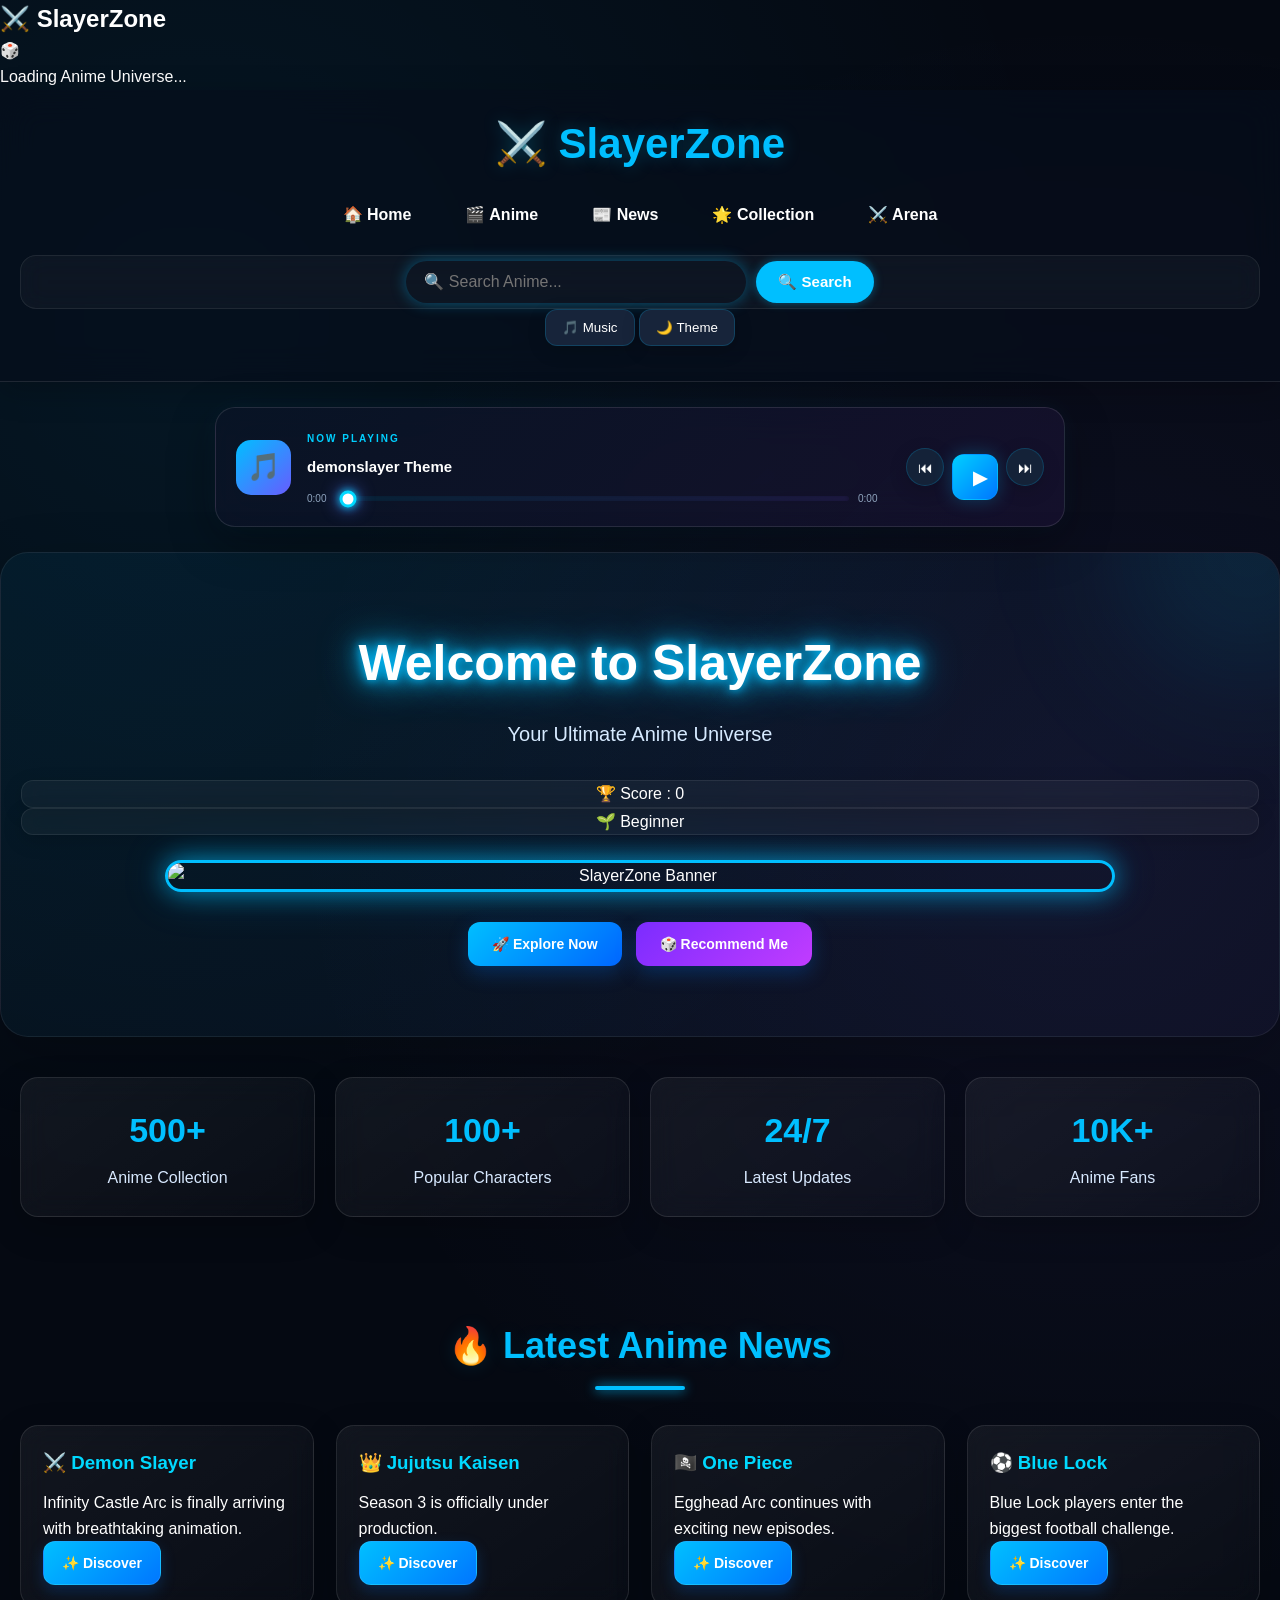
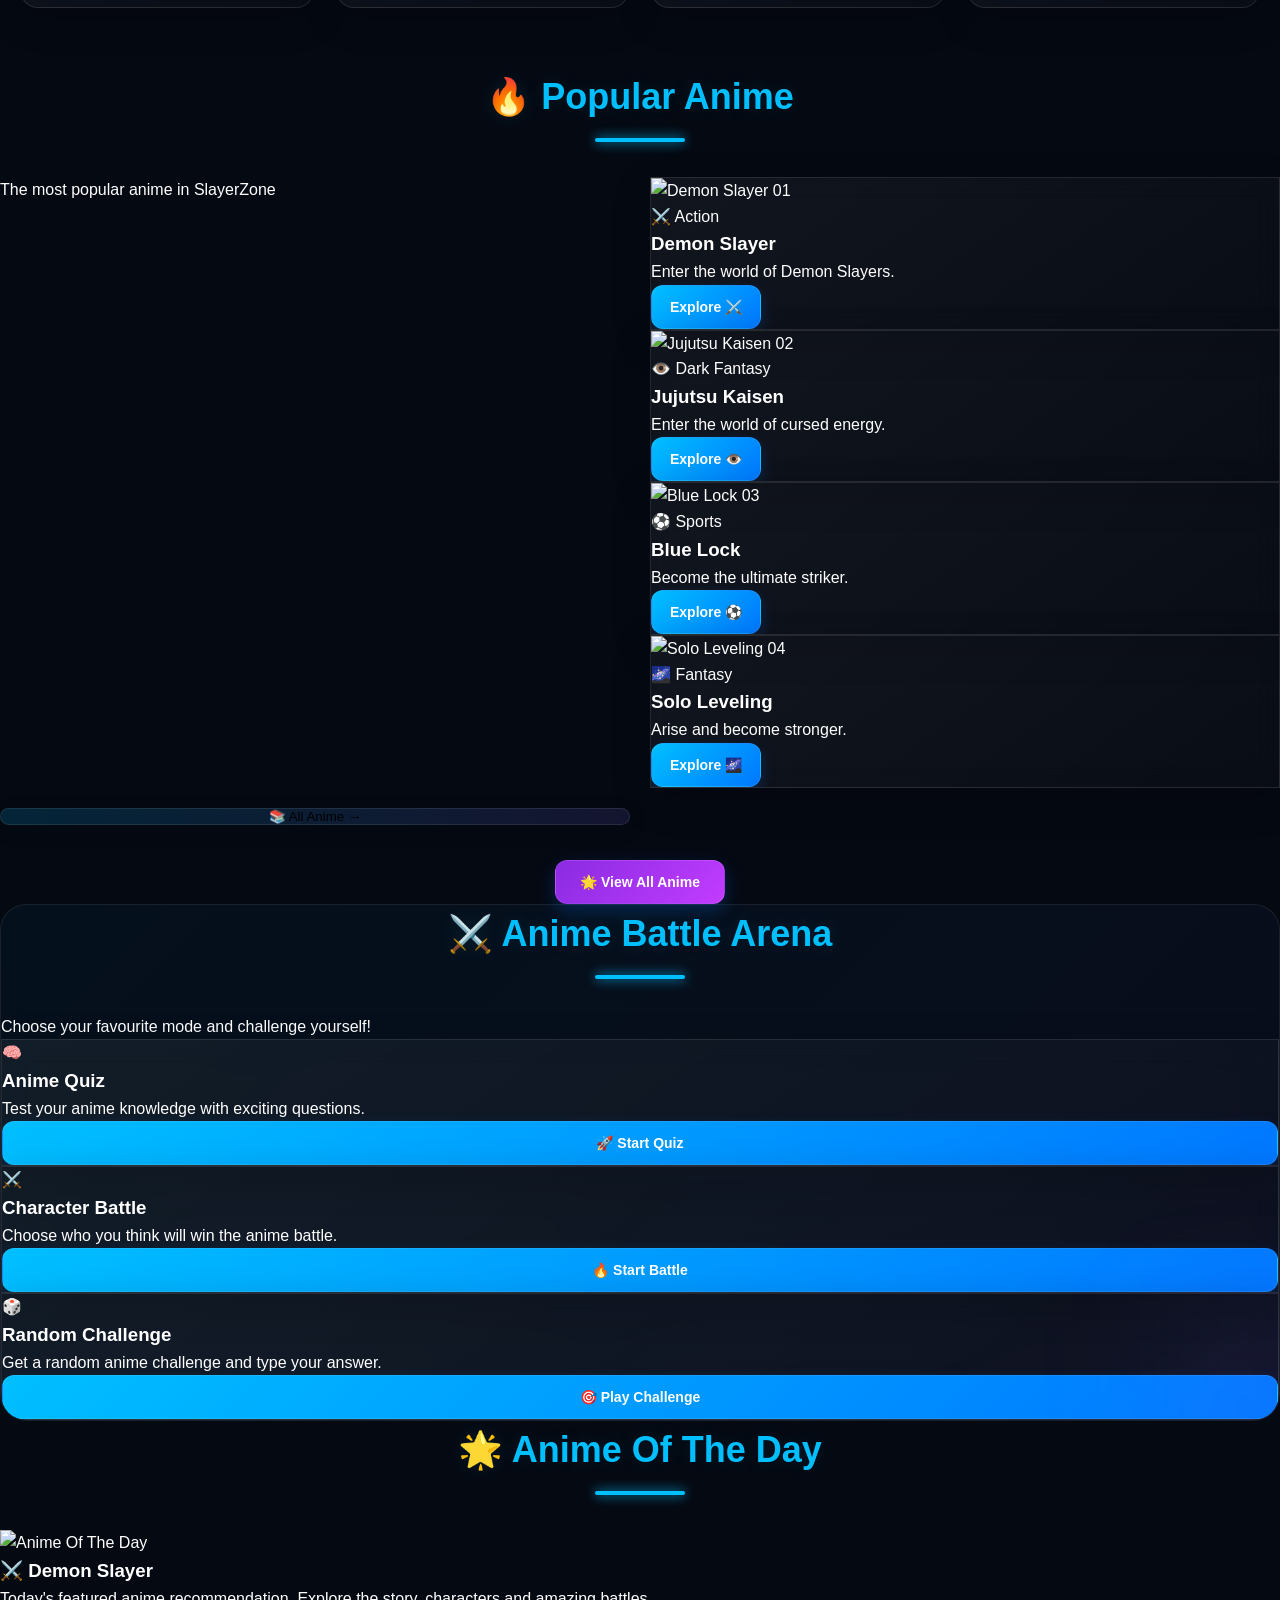
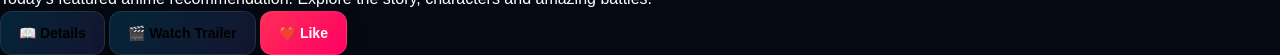
==== index.html @ d0259178 "Update index.html" ====
<!DOCTYPE html>
<html lang="en">

<head>

<meta charset="UTF-8">

<meta
name="viewport"
content="width=device-width, initial-scale=1.0">

<title>⚔️ SlayerZone | Ultimate Anime Universe</title>

<meta
name="description"
content="SlayerZone - Anime News, Collection, Trailers, Battle Arena and More">

<link rel="stylesheet" href="style.css">

<link rel="icon" href="favicon.ico">

</head>

<body>

<!-- ===========================
Loading Screen
=========================== -->

<div id="loadingScreen" class="loading-screen">

    <div class="loader-box">

        <h2>⚔️ SlayerZone</h2>

        <div id="dice">🎲</div>

        <p>Loading Anime Universe...</p>

    </div>

</div>


<!-- ===========================
Welcome Popup
=========================== -->

<div id="welcomePopup" class="popup">

    <div class="popup-content">

        <h2>⚔️ Welcome to SlayerZone</h2>

        <p>

            🔥 Latest Anime News<br>
            🎬 Watch Trailers<br>
            🎲 Random Anime<br>
            ❤️ Save Favourite Anime

        </p>

        <button onclick="closeWelcome()">

            Enter Website 🚀

        </button>

    </div>

</div>


<!-- ===========================
Header
=========================== -->

<header class="main-header">

    <div class="header-top">

        <h1 class="logo">
            ⚔️ SlayerZone
        </h1>

        <nav class="main-nav">

            <a href="index.html">
                🏠 Home
            </a>

            <a href="anime.html">
                🎬 Anime
            </a>

            <a href="#news">
                📰 News
            </a>

            <a href="#collection">
                🌟 Collection
            </a>

            <a href="#arena">
                ⚔️ Arena
            </a>

        </nav>

    </div>


    <!-- Search + Controls -->

    <div class="header-controls">

        <div class="search-box">

            <input
            type="text"
            id="searchInput"
            placeholder="🔍 Search Anime..."
            autocomplete="off">

            <button
            id="searchBtn"
            onclick="searchAnime()">

                🔍 Search

            </button>

        </div>


        <button
        class="music-btn"
        onclick="toggleMusic()">

            🎵 Music

        </button>


        <button
        class="theme-btn"
        onclick="toggleTheme()">

            🌙 Theme

        </button>


        <div id="liveClock">

        </div>

    </div>


    <!-- Background Music -->

<audio id="bgMusic">
    <source src="music/jjk.mp3" type="audio/mpeg">
</audio>

</header>

<div class="music-player-bar">

    <div class="music-cover">
        🎵
    </div>

    <div class="music-details">

        <span class="now-playing">
            NOW PLAYING
        </span>

        <h3 id="songName">
            demonslayer Theme
        </h3>

<div class="music-progress-area">

    <span id="currentTime">0:00</span>

    <div class="music-seekbar">
        <div
            id="musicProgress"
            class="music-progress-fill">
        </div>

        <input
            id="musicSeek"
            type="range"
            min="0"
            max="100"
            value="0"
            step="0.1"
            aria-label="Music progress">
    </div>

    <span id="duration">0:00</span>

</div>

    </div>

    <div class="music-controls">

        <button onclick="previousSong()">
            ⏮
        </button>

        <button
            onclick="toggleMusic()"
            id="musicBtn"
            class="play-main">
            ▶
        </button>

        <button onclick="nextSong()">
            ⏭
        </button>

    </div>

</div>

<!-- ===========================
Main Content
=========================== -->

<main>


<!-- ===========================
Hero Section
=========================== -->

<section class="hero">

    <div class="hero-content">

        <h2>
            Welcome to SlayerZone
        </h2>

        <p>
            Your Ultimate Anime Universe
        </p>


        <!-- Score -->

        <div class="hero-status">

            <div id="score">
                🏆 Score : 0
            </div>

            <div id="level">
                🌱 Beginner
            </div>

        </div>


        <!-- Hero Slider -->

        <div class="slider">

            <img
            id="sliderImage"
            class="banner"
            src="images/banner.jpg"
            alt="SlayerZone Banner">

        </div>


        <!-- Hero Buttons -->

        <div class="hero-buttons">

            <button
            onclick="exploreNow()">

                🚀 Explore Now

            </button>


            <button
            onclick="randomAnime()">

                🎲 Recommend Me

            </button>

        </div>

    </div>

</section>


<!-- ===========================
Stats
=========================== -->

<section class="stats">

    <div class="stat-box">

        <h3>
            500+
        </h3>

        <p>
            Anime Collection
        </p>

    </div>


    <div class="stat-box">

        <h3>
            100+
        </h3>

        <p>
            Popular Characters
        </p>

    </div>


    <div class="stat-box">

        <h3>
            24/7
        </h3>

        <p>
            Latest Updates
        </p>

    </div>


    <div class="stat-box">

        <h3>
            10K+
        </h3>

        <p>
            Anime Fans
        </p>

    </div>

</section>


<!-- ===========================
Latest Anime News
=========================== -->

<section
id="news"
class="news">

    <h2 class="title">
        🔥 Latest Anime News
    </h2>


    <div class="news-container">


        <!-- Demon Slayer News -->

        <div class="news-card">

            <h3>
                ⚔️ Demon Slayer
            </h3>

            <p>
                Infinity Castle Arc is finally arriving with breathtaking animation.
            </p>

            <button
            onclick="showAnime('ds')">

                 ✨ Discover

            </button>

        </div>


        <!-- JJK News -->

        <div class="news-card">

            <h3>
                👑 Jujutsu Kaisen
            </h3>

            <p>
                Season 3 is officially under production.
            </p>

            <button
            onclick="showAnime('jjk')">

                 ✨ Discover

            </button>

        </div>


        <!-- One Piece News -->

        <div class="news-card">

            <h3>
                🏴‍☠️ One Piece
            </h3>

            <p>
                Egghead Arc continues with exciting new episodes.
            </p>

            <button
            onclick="showAnime('op')">

                 ✨ Discover

            </button>

        </div>


        <!-- Blue Lock News -->

        <div class="news-card">

            <h3>
                ⚽ Blue Lock
            </h3>

            <p>
                Blue Lock players enter the biggest football challenge.
            </p>

            <button
            onclick="showAnime('bl')">

                 ✨ Discover

            </button>

        </div>


    </div>

</section> 

<!-- ===========================
     🔥 POPULAR ANIME
=========================== -->

<section class="popular" id="popular">

    <h2 class="title">🔥 Popular Anime</h2>

<div class="anime-grid">

    <p class="section-subtitle">
        The most popular anime in SlayerZone
    </p>

    <div class="popular-grid">

        <!-- 1️⃣ DEMON SLAYER -->

        <div class="anime-card">

            <div class="anime-image">
                <img
                    src="images/demonslayer.jpg"
                    alt="Demon Slayer"
                >

                <span class="anime-number">01</span>
            </div>

            <div class="anime-card-content">

                <span class="anime-tag">
                    ⚔️ Action
                </span>

                <h3>Demon Slayer</h3>

                <p>
                    Enter the world of Demon Slayers.
                </p>

                <button
                    onclick="showAnime('demonslayer')">
                    Explore ⚔️
                </button>

            </div>

        </div>


        <!-- 2️⃣ JJK -->

        <div class="anime-card">

            <div class="anime-image">
                <img
                    src="images/jjk.jpg"
                    alt="Jujutsu Kaisen"
                >

                <span class="anime-number">02</span>
            </div>

            <div class="anime-card-content">

                <span class="anime-tag">
                    👁️ Dark Fantasy
                </span>

                <h3>Jujutsu Kaisen</h3>

                <p>
                    Enter the world of cursed energy.
                </p>

                <button
                    onclick="showAnime('jjk')">
                    Explore 👁️
                </button>

            </div>

        </div>


        <!-- 3️⃣ BLUE LOCK -->

        <div class="anime-card">

            <div class="anime-image">
                <img
                    src="images/bluelock.jpg"
                    alt="Blue Lock"
                >

                <span class="anime-number">03</span>
            </div>

            <div class="anime-card-content">

                <span class="anime-tag">
                    ⚽ Sports
                </span>

                <h3>Blue Lock</h3>

                <p>
                    Become the ultimate striker.
                </p>

                <button
                    onclick="showAnime('bluelock')">
                    Explore ⚽
                </button>

            </div>

        </div>


        <!-- 4️⃣ SOLO LEVELING -->

        <div class="anime-card">

            <div class="anime-image">
                <img
                    src="images/sololeveling.jpg"
                    alt="Solo Leveling"
                >

                <span class="anime-number">04</span>
            </div>

            <div class="anime-card-content">

                <span class="anime-tag">
                    🌌 Fantasy
                </span>

                <h3>Solo Leveling</h3>

                <p>
                    Arise and become stronger.
                </p>

                <button
                    onclick="showAnime('sololeveling')">
                    Explore 🌌
                </button>

            </div>

        </div>

    </div>


    <!-- ===========================
         📚 ALL ANIME BUTTON
    =========================== -->

    <button
        class="all-anime-btn"
        onclick="openAllAnime()">

        📚 All Anime
        <span>→</span>

    </button>

</section>


<!-- ===========================
     📚 ALL ANIME POPUP
=========================== -->

<div
    id="allAnimePopup"
    class="popup">

    <div
        class="popup-content all-anime-popup">

        <button
            class="popup-close"
            onclick="closeAllAnime()">
            ✕
        </button>

        <h2>📚 All Anime</h2>

        <p>
            Explore the complete anime universe.
        </p>


        <div class="all-anime-grid">


            <!-- 01 -->

            <div class="anime-mini-card">

                <img
                    src="images/naruto.jpg"
                    alt="Naruto">

                <h3>Naruto</h3>

                <button
                    onclick="showAnime('naruto')">
                    Open
                </button>

            </div>


            <!-- 02 -->

            <div class="anime-mini-card">

                <img
                    src="images/onepiece.jpg"
                    alt="One Piece">

                <h3>One Piece</h3>

                <button
                    onclick="showAnime('onepiece')">
                    Open
                </button>

            </div>


            <!-- 03 -->

            <div class="anime-mini-card">

                <img
                    src="images/bleach.jpg"
                    alt="Bleach">

                <h3>Bleach</h3>

                <button
                    onclick="showAnime('bleach')">
                    Open
                </button>

            </div>


            <!-- 04 -->

            <div class="anime-mini-card">

                <img
                    src="images/aot.jpg"
                    alt="Attack on Titan">

                <h3>Attack on Titan</h3>

                <button
                    onclick="showAnime('aot')">
                    Open
                </button>

            </div>


            <!-- 05 -->

            <div class="anime-mini-card">

                <img
                    src="images/hunterxhunter.jpg"
                    alt="Hunter x Hunter">

                <h3>Hunter x Hunter</h3>

                <button
                    onclick="showAnime('hxh')">
                    Open
                </button>

            </div>


            <!-- 06 -->

            <div class="anime-mini-card">

                <img
                    src="images/mha.jpg"
                    alt="My Hero Academia">

                <h3>My Hero Academia</h3>

                <button
                    onclick="showAnime('mha')">
                    Open
                </button>

            </div>


            <!-- 07 -->

            <div class="anime-mini-card">

                <img
                    src="images/blackclover.jpg"
                    alt="Black Clover">

                <h3>Black Clover</h3>

                <button
                    onclick="showAnime('blackclover')">
                    Open
                </button>

            </div>


            <!-- 08 -->

            <div class="anime-mini-card">

                <img
                    src="images/chainsawman.jpg"
                    alt="Chainsaw Man">

                <h3>Chainsaw Man</h3>

                <button
                    onclick="showAnime('chainsawman')">
                    Open
                </button>

            </div>


            <!-- 09 -->

            <div class="anime-mini-card">

                <img
                    src="images/haikyuu.jpg"
                    alt="Haikyuu">

                <h3>Haikyuu</h3>

                <button
                    onclick="showAnime('haikyuu')">
                    Open
                </button>

            </div>


            <!-- 10 -->

            <div class="anime-mini-card">

                <img
                    src="images/jujutsukaisen0.jpg"
                    alt="JJK 0">

                <h3>JJK 0</h3>

                <button
                    onclick="showAnime('jjk0')">
                    Open
                </button>

            </div>


        </div>

    </div>

</div>

    <div class="view-all">

        <button
        class="view-all-btn"
        onclick="location.href='anime.html'">

            🌟 View All Anime

        </button>

    </div>

</section> <!-- ===========================
Anime Battle Arena
=========================== -->

<section id="arena" class="battle-arena">

    <h2 class="title">
        ⚔️ Anime Battle Arena
    </h2>

    <p class="arena-text">
        Choose your favourite mode and challenge yourself!
    </p>


    <div class="cards">


        <!-- ===========================
        Anime Quiz
        =========================== -->

        <div class="card arena-card">

            <div class="arena-icon">
                🧠
            </div>

            <h3>
                Anime Quiz
            </h3>

            <p>
                Test your anime knowledge with exciting questions.
            </p>

            <button
            class="arena-btn"
            onclick="startQuiz()">

                🚀 Start Quiz

            </button>

        </div>


        <!-- ===========================
        Character Battle
        =========================== -->

        <div class="card arena-card">

            <div class="arena-icon">
                ⚔️
            </div>

            <h3>
                Character Battle
            </h3>

            <p>
                Choose who you think will win the anime battle.
            </p>

            <button
            class="arena-btn"
            onclick="startBattle()">

                🔥 Start Battle

            </button>

        </div>


        <!-- ===========================
        Random Challenge
        =========================== -->

        <div class="card arena-card">

            <div class="arena-icon">
                🎲
            </div>

            <h3>
                Random Challenge
            </h3>

            <p>
                Get a random anime challenge and type your answer.
            </p>

            <button
            class="arena-btn"
            onclick="randomChallenge()">

                🎯 Play Challenge

            </button>

        </div>


    </div>

</section>


<!-- ===========================
Quiz / Battle / Challenge Popup
=========================== -->

<div
id="quizPopup"
class="quiz-popup">

    <div class="quiz-box">


        <!-- Close -->

        <button
        class="close-btn"
        onclick="closeQuiz()"
        aria-label="Close">

            ✖

        </button>


        <!-- Popup Title -->

        <h2 id="quizTitle">
            🧠 Anime Quiz
        </h2>


        <!-- Question -->

        <p id="quizQuestion">

            Question will appear here...

        </p>


        <!-- ===========================
        MCQ Options
        =========================== -->

        <div id="quizOptions">

            <button
            id="optionA"
            onclick="checkAnswer('A')">

                A. Option A

            </button>


            <button
            id="optionB"
            onclick="checkAnswer('B')">

                B. Option B

            </button>


            <button
            id="optionC"
            onclick="checkAnswer('C')">

                C. Option C

            </button>

        </div>


        <!-- ===========================
        Type Answer
        Used for Battle + Challenge
        =========================== -->

        <input
        type="text"
        id="answerInput"
        placeholder="Type your answer..."
        autocomplete="off">


        <button
        id="submitAnswer"
        onclick="submitTypedAnswer()">

            ✅ Submit Answer

        </button>


        <!-- Result -->

        <p id="quizResult"></p>


    </div>

</div> <!-- ===========================
Anime Of The Day
=========================== -->

<section class="anime-day">

    <h2 class="title">
        🌟 Anime Of The Day
    </h2>

    <div class="day-card">

        <img
        src="images/demonslayer.jpg"
        alt="Anime Of The Day">

        <div class="day-content">

            <h3>
                ⚔️ Demon Slayer
            </h3>

            <p>
                Today's featured anime recommendation.
                Explore the story, characters and amazing battles.
            </p>

            <div class="card-buttons">

                <button
                onclick="showAnime('ds')">

                    📖 Details

                </button>

                <button
                onclick="watchTrailer('ds')">

                    🎬 Watch Trailer

                </button>

                <button
                class="like-btn">

                    ❤️ Like

                </button>

            </div>

        </div>

    </div>

</section>


</section>


<!-- ===========================
Anime Information Popup
=========================== -->

<div
id="animePopup"
class="popup">

    <div class="popup-content">

        <button
        class="close"
        onclick="closePopup()">

            ✖

        </button>


        <h2 id="animeTitle
            
<script src="script.js"></script>
</body>
        </html>
---- style.css ----
/* ===========================
   📱 Screen Size Fix
=========================== */

html,
body{
    width:100%;
    max-width:100%;
    min-height:100%;
    margin:0;
    padding:0;
    overflow-x:hidden;
}

*{
    box-sizing:border-box;
}

img{
    max-width:100%;
    height:auto;
}

section,
header,
footer,
main{
    width:100%;
    max-width:100%;
}

/* Prevent anything from making the page wider */

.cards,
.anime-grid,
.news-container,
.stats,
.footer-container{
    width:100%;
    max-width:100%;
}

/* Mobile */

@media (max-width:768px){

    section{
        padding-left:5%;
        padding-right:5%;
    }

    .hero{
        width:100%;
        min-width:0;
    }

    .hero-content{
        width:100%;
        min-width:0;
    }

    .cards,
    .anime-grid,
    .news-container{
        grid-template-columns:1fr;
    }

    .search-box{
        width:100%;
    }

    .search-box input{
        width:100%;
        max-width:100%;
    }

}

/* ======================================
   ⚔️ SlayerZone v7.0
   Part 1/7
   Reset + Body + Header + Navbar
====================================== */

*{
margin:0;
padding:0;
box-sizing:border-box;
font-family:Arial,Helvetica,sans-serif;
}

html{
scroll-behavior:smooth;
}

body{

background:linear-gradient(
180deg,
#0d1117,
#111827,
#0d1117);

color:#ffffff;

line-height:1.6;

overflow-x:hidden;

transition:.4s;

}

/* ===============================
Header
=============================== */

header{

position: static;

z-index:9999;

padding:20px;

background:#161b22;

text-align:center;

box-shadow:
0 0 20px rgba(0,191,255,.25);

}

header h1{

font-size:42px;

color:#00bfff;

margin-bottom:15px;

text-shadow:

0 0 10px #00bfff,

0 0 20px #00bfff;

}

/* ===============================
Navbar
=============================== */

nav{
  
 display:flex;

justify-content:center;

align-items:center;

gap:18px;

flex-wrap:wrap;

margin-bottom:18px;

}

nav a{

text-decoration:none;

color:#ffffff;

font-weight:bold;

padding:10px 18px;

border-radius:25px;

transition:.3s;

}

nav a:hover{

background:rgba(0,191,255,.18);

color:#00e5ff;

box-shadow:

0 0 15px rgba(0,191,255,.5);

}

/* ===============================
Search Bar
=============================== */

.search-box{

display:flex;

justify-content:center;

align-items:center;

gap:10px;

flex-wrap:wrap;

margin-top:10px;

}

.search-box input{

width:340px;

max-width:95%;

padding:12px 18px;

border:none;

outline:none;

border-radius:30px;

font-size:16px;

background:#ffffff;

color:#111;

box-shadow:

0 0 15px rgba(0,191,255,.4);

transition:.3s;

}

.search-box input:focus{

box-shadow:
0 0 10px #00bfff,

0 0 20px rgba(0,191,255,.5);

}

.search-box button{

padding:12px 22px;

border:none;

border-radius:30px;

cursor:pointer;

font-size:15px;

font-weight:bold;

background:#00bfff;

color:#ffffff;

transition:.3s;

box-shadow:

0 0 10px rgba(0,191,255,.4);

}

.search-box button:hover{

background:#0099ff;

transform:translateY(-2px) scale(1.05);

box-shadow:

0 0 18px #00bfff,

0 0 30px rgba(0,191,255,.6);

}

/* ===============================
Music & Theme Buttons
=============================== */

.music-btn{

background:linear-gradient(
45deg,
#00bfff,
#008cff);

}

.theme-btn{

background:linear-gradient(
45deg,
#6a5cff,
#8f7cff);

}

/* ===============================
Live Clock
=============================== */

#liveClock{

margin-top:15px;

font-size:18px;

font-weight:bold;

color:#00e5ff;

text-shadow:

0 0 10px #00bfff;

} /* ======================================
   ⚔️ SlayerZone v7.0
   Part 2/7
   Hero + Banner + Buttons
======================================*/

/* ===============================
Hero Section
=============================== */

.hero{

padding:70px 20px;

text-align:center;

animation:heroFade 1s ease;

}

.hero h2{

font-size:50px;

margin-bottom:15px;

color:#ffffff;

text-shadow:

0 0 10px #00bfff,

0 0 20px #00bfff,

0 0 40px #00bfff;

animation:heroGlow 2s infinite alternate;

}

.hero p{

font-size:20px;

color:#d6eaff;

margin-bottom:30px;

}

/* ===============================
Hero Slider
=============================== */

.slider{

display:flex;

justify-content:center;

align-items:center;

margin:25px auto;

}

.banner{

width:92%;

max-width:950px;

border-radius:20px;

border:3px solid #00bfff;

box-shadow:

0 0 25px rgba(0,191,255,.6),

0 0 45px rgba(0,191,255,.25);

transition:.5s;

animation:bannerFloat 4s ease-in-out infinite;

}

.banner:hover{

transform:scale(1.02);

box-shadow:

0 0 30px #00bfff,

0 0 60px rgba(0,191,255,.6);

} /* ===============================
Hero Buttons
=============================== */

.hero-buttons{

margin-top:30px;

display:flex;

justify-content:center;

gap:18px;

flex-wrap:wrap;

}

.hero-buttons button{

padding:14px 28px;

border:none;

border-radius:30px;

font-size:16px;

font-weight:bold;

cursor:pointer;

background:#00bfff;

color:#ffffff;

transition:.3s;

box-shadow:

0 0 12px rgba(0,191,255,.45);

}

.hero-buttons button:hover{

background:#0099ff;

transform:translateY(-3px) scale(1.05);

box-shadow:

0 0 20px #00bfff,

0 0 35px rgba(0,191,255,.65);

}

/* ===============================
Animations
=============================== */

@keyframes heroFade{

0%{

opacity:0;

transform:translateY(40px);

}

100%{

opacity:1;

transform:translateY(0);

}

}

@keyframes heroGlow{

from{

text-shadow:

0 0 10px #00bfff;

}

to{

text-shadow:

0 0 20px #00bfff,

0 0 40px #00bfff,

0 0 60px #00bfff;

}

}

@keyframes bannerFloat{

0%{

transform:translateY(0);

}

50%{

transform:translateY(-8px);

}

100%{

transform:translateY(0);

}

}

.fade-in{

opacity:1;

transition:.5s;

}

.fade-out{

opacity:0;

transition:.5s;

} /* ======================================
   ⚔️ SlayerZone v7.0
   Part 3/7
   Stats + News + Cards + Collection
====================================== */

/* ===============================
Section Title
=============================== */

.title{

text-align:center;

font-size:36px;

margin-bottom:35px;

color:#00bfff;

text-shadow:
0 0 10px #00bfff,
0 0 25px #00bfff;

}

.title::after{

content:"";

display:block;

width:90px;

height:4px;

margin:12px auto;

border-radius:20px;

background:#00bfff;

box-shadow:0 0 12px #00bfff;

}

/* ===============================
Stats
=============================== */

.stats{

display:grid;

grid-template-columns:repeat(auto-fit,minmax(180px,1fr));

gap:20px;

padding:40px 20px;

}

.stat-box{

background:#161b22;

padding:25px;

border-radius:18px;

text-align:center;

border:1px solid rgba(0,191,255,.25);

box-shadow:0 0 15px rgba(0,191,255,.25);

transition:.35s;

}

.stat-box:hover{

transform:translateY(-8px);

box-shadow:
0 0 20px #00bfff,
0 0 35px rgba(0,191,255,.5);

}

.stat-box h3{

font-size:34px;

color:#00bfff;

margin-bottom:8px;

}

.stat-box p{

color:#d8e9ff;

}

/* ===============================
Latest News
=============================== */

.news{

padding:60px 20px;

}

.news-container{

display:grid;

grid-template-columns:repeat(auto-fit,minmax(260px,1fr));

gap:22px;

}

.news-card{

background:#161b22;

padding:22px;

border-radius:18px;

border:1px solid rgba(0,191,255,.2);

transition:.35s;

}

.news-card:hover{

transform:translateY(-8px);

box-shadow:
0 0 22px #00bfff;

}

.news-card h3{

margin-bottom:12px;

color:#00d9ff;

}
/* ======================================
   ⚔️ SlayerZone — Button + Anime Grid Fix
====================================== */

/* ==========================
   ALL ANIME GRID
========================== */

.all-anime .anime-grid{

    display:grid;

    grid-template-columns:
    repeat(auto-fit, minmax(240px, 1fr));

    gap:28px;

    width:100%;

    margin-top:35px;

    align-items:stretch;

}


/* Anime Card */

.all-anime .anime-card{

    display:flex;

    flex-direction:column;

    height:100%;

    overflow:hidden;

    background:linear-gradient(
        145deg,
        #111a2d,
        #19263c
    );

    border:1px solid rgba(0,191,255,.18);

    border-radius:20px;

    transition:
        transform .3s ease,
        box-shadow .3s ease,
        border-color .3s ease;

}


/* Card Hover */

.all-anime .anime-card:hover{

    transform:translateY(-8px);

    border-color:rgba(0,229,255,.55);

    box-shadow:
        0 15px 35px rgba(0,191,255,.25);

}


/* Anime Image */

.all-anime .anime-card img{

    width:100%;

    height:260px;

    object-fit:cover;

}


/* Anime Title */

.all-anime .anime-card h3{

    padding:18px 18px 10px;

    margin:0;

    color:#fff;

    font-size:1.15rem;

}


/* Buttons Area */

.all-anime .anime-card button{

    margin:6px 18px;

}


/* Last Button Bottom Alignment */

.all-anime .anime-card button:last-child{

    margin-bottom:20px;

}


/* ==========================
   ALL BUTTONS
========================== */

button{

    border:none;

    outline:none;

    font-family:inherit;

    cursor:pointer;

    user-select:none;

    transition:
        transform .2s ease,
        box-shadow .2s ease,
        background .2s ease,
        opacity .2s ease;

}


/* General Button */

.card button,
.anime-card button,
.news-card button,
.arena-btn,
.hero-buttons button,
.card-buttons button,
.popup-buttons button,
.footer-social button,
.view-all-btn{

    min-height:44px;

    padding:11px 18px;

    border-radius:12px;

    font-size:14px;

    font-weight:600;

}


/* Hover */

button:hover{

    transform:translateY(-2px);

}


/* Click */

button:active{

    transform:scale(.96);

}


/* ==========================
   READ MORE
========================== */

.card button:first-of-type,
.anime-card button:first-of-type,
.news-card button{

    background:linear-gradient(
        135deg,
        #00bfff,
        #0077ff
    );

    color:#fff;

    box-shadow:
        0 6px 15px rgba(0,119,255,.22);

}


.card button:first-of-type:hover,
.anime-card button:first-of-type:hover,
.news-card button:hover{

    box-shadow:
        0 9px 22px rgba(0,191,255,.4);

}


/* ==========================
   TRAILER BUTTON
========================== */

.card button:nth-of-type(2),
.anime-card button:nth-of-type(2){

    background:linear-gradient(
        135deg,
        #ff416c,
        #ff1744
    );

    color:#fff;

    box-shadow:
        0 6px 15px rgba(255,23,68,.22);

}


.card button:nth-of-type(2):hover,
.anime-card button:nth-of-type(2):hover{

    box-shadow:
        0 9px 22px rgba(255,23,68,.4);

}


/* ==========================
   LIKE BUTTON
========================== */

.like-btn{

    background:linear-gradient(
        135deg,
        #ff2d55,
        #ff0066
    ) !important;

    color:#fff !important;

}


.like-btn:hover{

    box-shadow:
        0 8px 20px rgba(255,0,102,.35);

}


/* ==========================
   HERO BUTTONS
========================== */

.hero-buttons{

    display:flex;

    justify-content:center;

    align-items:center;

    gap:14px;

    flex-wrap:wrap;

}


.hero-buttons button{

    background:linear-gradient(
        135deg,
        #00bfff,
        #0066ff
    );

    color:#fff;

    padding:13px 24px;

    box-shadow:
        0 7px 20px rgba(0,119,255,.25);

}


.hero-buttons button:hover{

    box-shadow:
        0 10px 28px rgba(0,191,255,.4);

}


/* Recommend Me */

.hero-buttons button:last-child{

    background:linear-gradient(
        135deg,
        #7b2cff,
        #c13cff
    );

}


/* ==========================
   POPULAR SECTION BUTTONS
========================== */

.view-all{

    display:flex;

    justify-content:center;

    align-items:center;

    gap:15px;

    flex-wrap:wrap;

    margin-top:35px;

}


.view-all-btn{

    min-width:170px;

    background:linear-gradient(
        135deg,
        #00bfff,
        #0066ff
    );

    color:#fff;

    box-shadow:
        0 7px 18px rgba(0,119,255,.25);

}


.view-all-btn:first-child{

    background:linear-gradient(
        135deg,
        #8a2be2,
        #c23cff
    );

}


/* ==========================
   BATTLE ARENA BUTTON
========================== */

.arena-btn{

    width:100%;

    background:linear-gradient(
        135deg,
        #00bfff,
        #0066ff
    );

    color:#fff;

    box-shadow:
        0 7px 18px rgba(0,119,255,.25);

}


.arena-btn:hover{

    box-shadow:
        0 10px 25px rgba(0,191,255,.4);

}


/* ==========================
   QUIZ OPTIONS
========================== */

#quizOptions button{

    width:100%;

    padding:13px 16px;

    background:#1b2940;

    color:#fff;

    border:1px solid rgba(0,191,255,.15);

    border-radius:12px;

}


#quizOptions button:hover{

    background:linear-gradient(
        135deg,
        #0077ff,
        #00bfff
    );

}


/* ==========================
   SUBMIT ANSWER
========================== */

#submitAnswer{

    width:100%;

    padding:13px;

    background:linear-gradient(
        135deg,
        #00e5ff,
        #00aaff
    );

    color:#fff;

    border-radius:12px;

}


/* ==========================
   MUSIC BUTTON
========================== */

.music-btn,
.theme-btn{

    padding:10px 16px;

    border-radius:12px;

    background:#17243a;

    color:#fff;

    border:1px solid rgba(0,191,255,.2);

}


.music-btn:hover,
.theme-btn:hover{

    background:#00bfff;

}


/* ==========================
   POPUP BUTTONS
========================== */

.popup-buttons{

    display:flex;

    justify-content:center;

    gap:12px;

    flex-wrap:wrap;

}


.popup-buttons button{

    background:linear-gradient(
        135deg,
        #00bfff,
        #0066ff
    );

    color:#fff;

}


/* ==========================
   FOOTER BUTTONS
========================== */

.footer-social button{

    width:100%;

    background:#17243a;

    color:#fff;

    border:1px solid rgba(0,191,255,.15);

}


.footer-social button:hover{

    background:linear-gradient(
        135deg,
        #00bfff,
        #0066ff
    );

}


/* ==========================
   MOBILE
========================== */

@media(max-width:600px){

    .all-anime .anime-grid{

        grid-template-columns:
        repeat(2, minmax(0,1fr));

        gap:14px;

    }


    .all-anime .anime-card img{

        height:190px;

    }


    .all-anime .anime-card h3{

        font-size:.95rem;

        padding:12px;

    }


    .all-anime .anime-card button{

        margin:5px 10px;

        padding:9px 8px;

        font-size:12px;

    }


    .view-all{

        gap:10px;

    }


    .view-all-btn{

        min-width:145px;

        padding:11px 14px;

    }

}


/* Very Small Phones */

@media(max-width:380px){

    .all-anime .anime-grid{

        grid-template-columns:1fr;

    }

} /* ==========================================
   ⚔️ SLAYERZONE FINAL MOBILE + POPUP FIX
========================================== */

*{
    box-sizing:border-box;
}

html{
    width:100%;
    overflow-x:hidden;
    scroll-behavior:smooth;
}

body{
    width:100%;
    max-width:100%;
    margin:0;
    padding:0;
    overflow-x:hidden;
}


/* ==========================================
   🪟 ALL POPUPS
========================================== */

.popup{
    position:fixed !important;
    inset:0 !important;

    width:100vw !important;
    height:100vh !important;

    display:none;

    justify-content:center;
    align-items:center;

    padding:20px;

    background:rgba(0,0,0,.78);

    backdrop-filter:blur(8px);

    z-index:99999 !important;
}

.popup.show{
    display:flex !important;
}


/* ==========================================
   WELCOME POPUP
========================================== */

#welcomePopup{
    position:fixed !important;

    top:0 !important;
    left:0 !important;

    width:100vw !important;
    height:100vh !important;

    display:none;

    justify-content:center;
    align-items:center;

    z-index:100000 !important;
}


#welcomePopup .popup-content{

    width:min(90%,420px);

    padding:30px 24px;

    text-align:center;

    border-radius:24px;

    background:
        linear-gradient(
            145deg,
            #101a2d,
            #172742
        );

    border:1px solid rgba(0,191,255,.4);

    box-shadow:
        0 0 35px rgba(0,191,255,.25);

}


#welcomePopup h2{

    margin:0 0 20px;

    color:#00cfff;

    font-size:26px;

}


#welcomePopup p{

    color:#fff;

    line-height:1.8;

    font-size:16px;

    margin-bottom:25px;

}


#welcomePopup button{

    padding:13px 25px;

    border-radius:14px;

    background:
        linear-gradient(
            135deg,
            #00cfff,
            #006eff
        );

    color:#fff;

    font-size:16px;

    font-weight:700;

    box-shadow:
        0 8px 22px rgba(0,174,255,.3);

}


/* ==========================================
   🪟 ANIME INFORMATION POPUP
========================================== */

#animePopup{

    position:fixed !important;

    inset:0 !important;

    width:100vw !important;
    height:100vh !important;

    display:none;

    justify-content:center;
    align-items:center;

    padding:20px;

    background:rgba(0,0,0,.8);

    backdrop-filter:blur(8px);

    z-index:99998 !important;

}


#animePopup .popup-content{

    position:relative;

    width:min(92%,500px);

    max-height:85vh;

    overflow-y:auto;

    padding:30px 24px;

    border-radius:24px;

    background:
        linear-gradient(
            145deg,
            #101a2d,
            #182941
        );

    border:1px solid rgba(0,191,255,.4);

    box-shadow:
        0 0 40px rgba(0,191,255,.3);

}


#animePopup h2{

    color:#00cfff;

    margin-top:0;

}


#animePopup p{

    color:#fff;

    line-height:1.7;

}


#animePopup .close{

    position:absolute;

    top:12px;
    right:12px;

    width:40px;
    height:40px;

    padding:0;

    border-radius:50%;

    background:#ff1744;

    color:#fff;

    font-size:18px;

}


.popup-buttons{

    display:flex;

    gap:12px;

    flex-wrap:wrap;

    margin-top:20px;

}


.popup-buttons button{

    flex:1;

    min-width:140px;

}


/* ==========================================
   🌟 COMING SOON
========================================== */

.future-section{

    width:100%;

    padding:60px 5%;

}


.future-section .cards{

    display:grid;

    grid-template-columns:
        repeat(auto-fit,minmax(220px,1fr));

    gap:22px;

}


.future-section .card{

    padding:25px;

    border-radius:20px;

    background:
        linear-gradient(
            145deg,
            #111c30,
            #17243a
        );

    border:1px solid rgba(0,191,255,.18);

    box-shadow:
        0 8px 25px rgba(0,0,0,.2);

    transition:.3s;

}


.future-section .card:hover{

    transform:translateY(-6px);

    border-color:#00cfff;

    box-shadow:
        0 12px 30px rgba(0,191,255,.2);

}


.future-section h3{

    color:#fff;

}


.future-section p{

    color:#d5d9e0;

    line-height:1.6;

}


/* ==========================================
   🎵 MUSIC PLAYER
========================================== */

.music-player{

    padding:55px 5%;

}


.music-box{

    max-width:600px;

    margin:auto;

    padding:25px;

    border-radius:22px;

    background:#111c30;

    border:1px solid rgba(0,191,255,.2);

}


.music-info{

    display:flex;

    align-items:center;

    gap:15px;

}


.music-info > span{

    font-size:40px;

}


.music-info h3{

    margin:0;

    color:#fff;

}


.music-info p{

    margin:5px 0 0;

    color:#aaa;

}


#musicBtn{

    margin-top:20px;

    padding:12px 20px;

    border-radius:12px;

    background:
        linear-gradient(
            135deg,
            #00cfff,
            #0077ff
        );

    color:#fff;

    font-weight:700;

}


/* ==========================================
   🔔 NOTIFICATION
========================================== */

.notification{

    position:fixed;

    top:20px;
    right:20px;

    max-width:320px;

    display:flex;

    align-items:center;

    gap:12px;

    padding:15px 18px;

    border-radius:15px;

    background:#17243a;

    border:1px solid rgba(0,191,255,.3);

    color:#fff;

    box-shadow:
        0 8px 25px rgba(0,0,0,.35);

    transform:translateX(130%);

    transition:.4s;

    z-index:100001;

}


.notification.show{

    transform:translateX(0);

}


.notification p{

    margin:0;

}


/* ==========================================
   🍞 TOAST
========================================== */

.toast{

    position:fixed;

    left:50%;
    bottom:30px;

    transform:
        translate(-50%,120px);

    padding:13px 20px;

    border-radius:14px;

    background:#16243a;

    border:1px solid #00bfff;

    color:#fff;

    box-shadow:
        0 8px 25px rgba(0,191,255,.25);

    opacity:0;

    transition:.35s;

    z-index:100002;

}


.toast.show{

    opacity:1;

    transform:
        translate(-50%,0);

}


/* ==========================================
   ⬆️ TOP BUTTON
========================================== */

.top-btn{

    position:fixed;

    right:18px;
    bottom:18px;

    width:52px;
    height:52px;

    border-radius:50%;

    background:
        linear-gradient(
            135deg,
            #00cfff,
            #0077ff
        );

    color:#fff;

    font-size:22px;

    box-shadow:
        0 7px 20px rgba(0,191,255,.3);

    z-index:9000;

}


/* ==========================================
   🦶 FOOTER FIX
========================================== */

footer{

    width:100%;

    margin-top:50px;

    padding:45px 5% 20px;

    background:
        linear-gradient(
            180deg,
            #0b111d,
            #070b13
        );

    border-top:1px solid rgba(0,191,255,.15);

}


.footer-container{

    display:grid;

    grid-template-columns:
        repeat(auto-fit,minmax(200px,1fr));

    gap:35px;

    max-width:1100px;

    margin:auto;

}


.footer-logo h2{

    color:#fff;

}


.footer-logo p{

    color:#aaa;

}


.footer-links{

    display:flex;

    flex-direction:column;

    gap:10px;

}


.footer-links h3,
.footer-social h3{

    color:#fff;

    margin-top:0;

}


.footer-links a{

    color:#cbd5e1 !important;

    text-decoration:none !important;

    font-size:15px;

    transition:.2s;

}


.footer-links a:hover{

    color:#00cfff !important;

    transform:translateX(4px);

}


.footer-social{

    display:flex;

    flex-direction:column;

    gap:10px;

}


.footer-social button{

    width:100%;

    padding:13px;

    border-radius:12px;

    background:#17243a;

    color:#fff;

    border:1px solid rgba(0,191,255,.2);

}


.footer-social button:hover{

    background:
        linear-gradient(
            135deg,
            #00bfff,
            #0066ff
        );

}


footer hr{

    border:0;

    height:1px;

    background:rgba(255,255,255,.1);

    margin:35px 0 20px;

}


.copyright{

    text-align:center;

    color:#777;

    font-size:13px;

}


/* ==========================================
   📱 MOBILE FIX
========================================== */

@media(max-width:600px){

    .future-section,
    .music-player{

        padding-left:5%;
        padding-right:5%;

    }


    .future-section .cards{

        grid-template-columns:1fr;

    }


    .footer-container{

        grid-template-columns:1fr;

        gap:25px;

    }


    .popup{

        padding:15px;

    }


    #welcomePopup .popup-content,
    #animePopup .popup-content{

        width:94%;

        padding:25px 18px;

    }


    #welcomePopup h2{

        font-size:22px;

    }


    .notification{

        left:15px;
        right:15px;

        top:15px;

        max-width:none;

    }

} /* ======================================
   🧠 QUIZ / BATTLE / CHALLENGE POPUP
====================================== */

#quizPopup{
    position:fixed !important;
    inset:0 !important;

    width:100vw !important;
    height:100vh !important;

    display:none;

    justify-content:center !important;
    align-items:center !important;

    padding:20px;

    background:rgba(0,0,0,.82);

    backdrop-filter:blur(8px);

    z-index:100000 !important;
}

#quizPopup.show{
    display:flex !important;
}

#quizPopup .popup-content{
    position:relative;

    width:min(92%,480px);

    max-height:85vh;

    overflow-y:auto;

    padding:28px 22px;

    margin:auto;

    border-radius:24px;

    background:
        linear-gradient(
            145deg,
            #101a2d,
            #182941
        );

    border:1px solid rgba(0,191,255,.4);

    box-shadow:
        0 15px 50px rgba(0,0,0,.55),
        0 0 30px rgba(0,191,255,.18);

    text-align:center;
}


/* Question */

#quizQuestion{
    color:#fff;

    font-size:18px;

    line-height:1.5;

    margin:15px 0 20px;
}


/* Options */

#quizOptions{
    width:100%;

    display:flex;

    flex-direction:column;

    gap:12px;

    margin-top:15px;
}

#quizOptions button{
    width:100%;

    min-height:48px;

    padding:12px 15px;

    border-radius:13px;

    border:1px solid
        rgba(0,191,255,.2);

    background:#17263d;

    color:#fff;

    font-size:15px;

    font-weight:600;

    cursor:pointer;

    transition:.2s;
}

#quizOptions button:hover{
    background:
        linear-gradient(
            135deg,
            #0077ff,
            #00bfff
        );

    transform:translateY(-2px);
}


/* Type Answer */

#answerInput{
    width:100%;

    padding:13px 15px;

    margin-top:15px;

    border-radius:12px;

    border:1px solid
        rgba(0,191,255,.3);

    background:#0d1728;

    color:#fff;

    font-size:15px;

    outline:none;
}

#answerInput:focus{
    border-color:#00cfff;

    box-shadow:
        0 0 12px
        rgba(0,191,255,.2);
}


/* Submit */

#submitAnswer{
    width:100%;

    margin-top:12px;

    padding:13px;

    border-radius:12px;

    background:
        linear-gradient(
            135deg,
            #00cfff,
            #0077ff
        );

    color:#fff;

    font-weight:700;

    cursor:pointer;
}


/* Result */

#quizResult{
    min-height:25px;

    margin-top:15px;

    color:#fff;

    font-weight:700;
}


/* Mobile */

@media(max-width:600px){

    #quizPopup{
        padding:15px;
    }

    #quizPopup .popup-content{
        width:94%;

        max-height:88vh;

        padding:24px 17px;
    }

    #quizQuestion{
        font-size:16px;
    }

} /* ======================================
   🎵 SLAYERZONE UNIQUE MUSIC BAR
====================================== */

.music-player-bar{
    width:100%;
    max-width:850px;

    margin:25px auto;

    padding:16px 20px;

    display:flex;
    align-items:center;
    gap:16px;

    background:
        linear-gradient(
            135deg,
            rgba(15,25,45,.96),
            rgba(8,14,27,.96)
        );

    border:1px solid rgba(0,191,255,.25);

    border-radius:20px;

    box-shadow:
        0 10px 35px rgba(0,0,0,.35),
        0 0 25px rgba(0,191,255,.08);

    backdrop-filter:blur(12px);
}

.music-cover{
    width:55px;
    height:55px;

    flex-shrink:0;

    display:flex;
    align-items:center;
    justify-content:center;

    border-radius:15px;

    background:
        linear-gradient(
            135deg,
            #00bfff,
            #675cff
        );

    font-size:27px;

    animation:musicPulse 2s infinite;
}

@keyframes musicPulse{

    0%,100%{
        transform:scale(1);
    }

    50%{
        transform:scale(1.06);
    }

}

.music-details{
    flex:1;
    min-width:0;
}

.now-playing{
    font-size:10px;
    letter-spacing:2px;
    color:#00cfff;
    font-weight:700;
}

.music-details h3{
    margin:5px 0 9px;

    color:#fff;

    font-size:15px;

    white-space:nowrap;
    overflow:hidden;
    text-overflow:ellipsis;
}

.music-progress{
    width:100%;
    height:4px;

    background:rgba(255,255,255,.12);

    border-radius:10px;

    overflow:hidden;
}

.music-progress-fill{
    width:0%;
    height:100%;

    background:
        linear-gradient(
            90deg,
            #00cfff,
            #756cff
        );

    transition:width .2s linear;
}

.music-controls{
    display:flex;
    align-items:center;
    gap:8px;
}

.music-controls button{
    width:38px;
    height:38px;

    padding:0;

    border-radius:50%;

    border:1px solid
        rgba(0,191,255,.2);

    background:#142238;

    color:#fff;

    font-size:15px;

    cursor:pointer;

    transition:.2s;
}

.music-controls button:hover{
    transform:scale(1.08);

    background:#00aeea;
}

.music-controls .play-main{
    width:46px;
    height:46px;

    background:
        linear-gradient(
            135deg,
            #00cfff,
            #536dff
        );

    font-size:18px;

    box-shadow:
        0 0 18px
        rgba(0,191,255,.25);
}


/* 📱 MOBILE */

@media(max-width:600px){

    .music-player-bar{
        padding:13px;

        gap:11px;

        border-radius:17px;
    }

    .music-cover{
        width:45px;
        height:45px;

        font-size:21px;
    }

    .music-controls{
        gap:4px;
    }

    .music-controls button{
        width:32px;
        height:32px;

        font-size:12px;
    }

    .music-controls .play-main{
        width:40px;
        height:40px;

        font-size:15px;
    }

} /* ======================================
   🎵 UNIQUE ANIME MUSIC SEEK BAR
====================================== */

.music-progress-area{
    display:flex;
    align-items:center;
    gap:9px;

    width:100%;
}

.music-progress-area span{
    min-width:32px;

    color:#8fa4bd;

    font-size:10px;

    font-variant-numeric:tabular-nums;
}

.music-seekbar{
    position:relative;

    flex:1;

    height:22px;

    display:flex;
    align-items:center;
}


/* glowing track */

.music-seekbar::before{
    content:"";

    position:absolute;

    left:0;
    right:0;

    height:5px;

    border-radius:20px;

    background:
        linear-gradient(
            90deg,
            rgba(0,191,255,.12),
            rgba(120,90,255,.15)
        );

    box-shadow:
        inset 0 0 5px rgba(0,0,0,.4);
}


/* progress */

.music-progress-fill{
    position:absolute;

    left:0;

    height:5px;

    width:0%;

    pointer-events:none;

    border-radius:20px;

    background:
        linear-gradient(
            90deg,
            #00eaff,
            #6675ff,
            #b85cff
        );

    box-shadow:
        0 0 8px #00cfff,
        0 0 18px rgba(100,100,255,.45);

    transition:
        width .08s linear;
}


/* draggable range */

#musicSeek{
    position:absolute;

    left:0;

    width:100%;

    height:22px;

    margin:0;

    opacity:0;

    cursor:pointer;

    z-index:3;
}


/* glowing seek dot */

.music-seekbar::after{
    content:"";

    position:absolute;

    top:50%;
    left:var(--progress, 0%);

    width:11px;
    height:11px;

    transform:
        translate(-50%,-50%);

    border-radius:50%;

    background:#fff;

    border:3px solid #00d9ff;

    box-shadow:
        0 0 8px #00d9ff,
        0 0 18px #596cff;

    pointer-events:none;

    z-index:2;
}


/* mobile */

@media(max-width:600px){

    .music-progress-area span{
        font-size:9px;
        min-width:27px;
    }

    .music-seekbar{
        height:20px;
    }

} /* ==============================
   🎬 ALL ANIME 2-COLUMN GRID
================================ */

.all-anime-grid,
.anime-grid {
    display: grid !important;

    grid-template-columns:
        repeat(2, minmax(0, 1fr));

    gap: 20px;

    width: 100%;

    align-items: stretch;
}


/* Anime cards */

.all-anime-grid .anime-card,
.anime-grid .anime-card {
    width: 100% !important;

    min-width: 0;

    margin: 0 !important;
}


/* 📱 Mobile */

@media (max-width: 600px) {

    .all-anime-grid,
    .anime-grid {
        grid-template-columns:
            repeat(2, minmax(0, 1fr));

        gap: 12px;
    }

} /* ======================================
   ⚔️ ALL ANIME — 2 × 2 GRID
====================================== */

.all-anime-section {
    width: 100%;
    padding: 35px 0;
}

.all-anime-section .title {
    text-align: center;
    margin-bottom: 25px;
}


/* GRID */

.all-anime-grid {
    width: 100%;

    display: grid;

    grid-template-columns:
        repeat(2, minmax(0, 1fr));

    gap: 22px;

    padding: 0 5px;
}


/* ANIME CARD */

.all-anime-grid .anime-card {
    position: relative;

    width: 100%;

    min-height: 230px;

    overflow: hidden;

    border-radius: 20px;

    border: 1px solid
        rgba(0, 191, 255, .18);

    background:
        linear-gradient(
            145deg,
            rgba(18, 30, 52, .96),
            rgba(7, 13, 25, .98)
        );

    box-shadow:
        0 10px 30px
        rgba(0, 0, 0, .28);

    transition:
        transform .25s ease,
        box-shadow .25s ease,
        border-color .25s ease;
}


/* HOVER */

.all-anime-grid .anime-card:hover {

    transform:
        translateY(-6px)
        scale(1.015);

    border-color:
        rgba(0, 207, 255, .65);

    box-shadow:
        0 15px 35px
        rgba(0, 191, 255, .16);
}


/* IMAGE */

.all-anime-grid .anime-card img {

    width: 100%;

    height: 170px;

    object-fit: cover;

    display: block;

    transition:
        transform .4s ease;
}

.all-anime-grid .anime-card:hover img {

    transform: scale(1.06);

}


/* DARK IMAGE OVERLAY */

.all-anime-grid .anime-card::after {

    content: "";

    position: absolute;

    left: 0;
    right: 0;
    bottom: 0;

    height: 45%;

    pointer-events: none;

    background:
        linear-gradient(
            transparent,
            rgba(4, 8, 16, .95)
        );

}


/* CARD CONTENT */

.all-anime-grid .anime-card-content {

    position: relative;

    z-index: 2;

    padding: 12px 15px 15px;

}


/* NUMBER BADGE */

.all-anime-grid .anime-card::before {

    content: attr(data-number);

    position: absolute;

    top: 10px;
    left: 10px;

    z-index: 4;

    width: 30px;
    height: 30px;

    display: flex;

    align-items: center;
    justify-content: center;

    border-radius: 10px;

    background:
        rgba(0, 0, 0, .65);

    border:
        1px solid
        rgba(0, 207, 255, .45);

    color: #fff;

    font-size: 13px;

    font-weight: 800;

    backdrop-filter: blur(8px);
}


/* 📱 MOBILE */

@media (max-width: 600px) {

    .all-anime-grid {

        grid-template-columns:
            repeat(2, minmax(0, 1fr));

        gap: 12px;

    }

    .all-anime-grid .anime-card {

        min-height: 190px;

        border-radius: 16px;

    }

    .all-anime-grid .anime-card img {

        height: 135px;

    }

} /* =================================================
   ⚔️ SLAYERZONE — PREMIUM GLASS POLISH
   Subtle • Modern • Anime • Not Overdone
================================================= */

:root{
    --glass-bg:rgba(15,25,45,.58);
    --glass-border:rgba(255,255,255,.10);
    --cyan:#00cfff;
    --purple:#806cff;
    --soft-glow:rgba(0,207,255,.14);
}


/* ===============================
   🌌 BACKGROUND
=============================== */

body{
    background:
        radial-gradient(
            circle at 15% 10%,
            rgba(0,191,255,.08),
            transparent 28%
        ),
        radial-gradient(
            circle at 85% 25%,
            rgba(128,108,255,.07),
            transparent 30%
        ),
        #050912;
}


/* ===============================
   🧊 HEADER GLASS
=============================== */

.main-header,
header{
    background:rgba(7,14,27,.68) !important;

    backdrop-filter:blur(18px);
    -webkit-backdrop-filter:blur(18px);

    border-bottom:
        1px solid var(--glass-border);

    box-shadow:
        0 8px 30px rgba(0,0,0,.22);
}


/* ===============================
   ⚔️ LOGO
=============================== */

.logo,
header h1{
    text-shadow:
        0 0 18px rgba(0,207,255,.25);
}


/* ===============================
   🔎 SEARCH GLASS
=============================== */

.search-box{
    background:
        rgba(255,255,255,.035);

    border:
        1px solid rgba(255,255,255,.08);

    border-radius:16px;

    padding:5px;

    backdrop-filter:blur(12px);
}

.search-box input{
    background:transparent !important;
    border:none !important;
}

.search-box:focus-within{
    border-color:
        rgba(0,207,255,.4);

    box-shadow:
        0 0 20px
        rgba(0,207,255,.08);
}


/* ===============================
   ✨ PREMIUM BUTTONS
=============================== */

button{
    border:1px solid
        rgba(255,255,255,.09);

    border-radius:12px;

    background:
        linear-gradient(
            135deg,
            rgba(0,191,255,.16),
            rgba(128,108,255,.13)
        );

    backdrop-filter:blur(10px);

    box-shadow:
        0 5px 18px rgba(0,0,0,.18);
}

button:hover{
    border-color:
        rgba(0,207,255,.38);

    box-shadow:
        0 8px 24px
        rgba(0,191,255,.12);

    transform:translateY(-2px);
}


/* ===============================
   🏠 HERO GLASS
=============================== */

.hero{
    position:relative;

    overflow:hidden;

    background:
        linear-gradient(
            135deg,
            rgba(0,191,255,.06),
            rgba(128,108,255,.05)
        );

    border:
        1px solid rgba(255,255,255,.07);

    border-radius:28px;

    box-shadow:
        0 20px 60px rgba(0,0,0,.22);
}


/* subtle glow */

.hero::before{
    content:"";

    position:absolute;

    width:260px;
    height:260px;

    top:-130px;
    right:-100px;

    border-radius:50%;

    background:
        rgba(0,207,255,.10);

    filter:blur(70px);

    pointer-events:none;
}


/* ===============================
   📊 STATS GLASS
=============================== */

.stat-box{
    background:
        linear-gradient(
            145deg,
            rgba(255,255,255,.055),
            rgba(255,255,255,.018)
        ) !important;

    border:
        1px solid var(--glass-border);

    backdrop-filter:blur(14px);

    box-shadow:
        0 12px 35px rgba(0,0,0,.20);
}

.stat-box:hover{
    border-color:
        rgba(0,207,255,.28);

    transform:
        translateY(-5px);
}


/* ===============================
   🔥 ANIME CARDS
=============================== */

.anime-card,
.card,
.news-card{
    background:
        linear-gradient(
            145deg,
            rgba(255,255,255,.055),
            rgba(255,255,255,.018)
        ) !important;

    border:
        1px solid var(--glass-border);

    backdrop-filter:blur(14px);
    -webkit-backdrop-filter:blur(14px);

    box-shadow:
        0 12px 35px rgba(0,0,0,.22);

    overflow:hidden;
}

.anime-card:hover,
.card:hover,
.news-card:hover{
    border-color:
        rgba(0,207,255,.30);

    box-shadow:
        0 18px 45px
        rgba(0,191,255,.10);

    transform:
        translateY(-6px);
}


/* ===============================
   🖼️ IMAGE PREMIUM HOVER
=============================== */

.anime-card img,
.card img,
.news-card img{
    transition:
        transform .45s ease,
        filter .45s ease;
}

.anime-card:hover img,
.card:hover img,
.news-card:hover img{
    transform:scale(1.045);

    filter:
        brightness(1.08)
        saturate(1.08);
}


/* ===============================
   🎵 MUSIC PLAYER
=============================== */

.music-player-bar{
    background:
        linear-gradient(
            135deg,
            rgba(10,20,38,.78),
            rgba(25,18,50,.72)
        ) !important;

    border:
        1px solid rgba(255,255,255,.11);

    backdrop-filter:blur(20px);
    -webkit-backdrop-filter:blur(20px);

    box-shadow:
        0 15px 45px rgba(0,0,0,.35),
        0 0 25px rgba(0,191,255,.06);
}


/* ===============================
   ⚔️ ARENA
=============================== */

.battle-arena{
    position:relative;

    background:
        linear-gradient(
            135deg,
            rgba(0,191,255,.045),
            rgba(128,108,255,.045)
        );

    border:
        1px solid rgba(255,255,255,.07);

    border-radius:26px;

    overflow:hidden;
}

.battle-arena::after{
    content:"";

    position:absolute;

    width:180px;
    height:180px;

    right:-70px;
    bottom:-80px;

    background:
        rgba(128,108,255,.10);

    filter:blur(65px);

    pointer-events:none;
}


/* ===============================
   🪟 POPUPS
=============================== */

.popup,
.quiz-popup{
    background:
        rgba(0,0,0,.68) !important;

    backdrop-filter:blur(10px);
    -webkit-backdrop-filter:blur(10px);
}

.popup-content,
.quiz-box{
    background:
        linear-gradient(
            145deg,
            rgba(18,30,52,.88),
            rgba(12,18,34,.90)
        ) !important;

    border:
        1px solid rgba(255,255,255,.11);

    backdrop-filter:blur(22px);
    -webkit-backdrop-filter:blur(22px);

    box-shadow:
        0 25px 80px rgba(0,0,0,.48),
        0 0 35px rgba(0,191,255,.07);

    border-radius:24px;
}


/* ===============================
   🏆 SCORE / LEVEL
=============================== */

#score,
#level{
    background:
        rgba(255,255,255,.045);

    border:
        1px solid rgba(255,255,255,.08);

    backdrop-filter:blur(10px);

    border-radius:12px;

    box-shadow:
        0 6px 20px rgba(0,0,0,.15);
}


/* ===============================
   🔔 TOAST / NOTIFICATION
=============================== */

#toast,
#notification{
    background:
        rgba(12,22,40,.82) !important;

    border:
        1px solid rgba(0,207,255,.20);

    backdrop-filter:blur(18px);

    box-shadow:
        0 12px 35px rgba(0,0,0,.30),
        0 0 20px rgba(0,191,255,.08);
}


/* ===============================
   🦶 FOOTER
=============================== */

footer{
    background:
        linear-gradient(
            180deg,
            rgba(8,14,27,.72),
            rgba(4,8,16,.94)
        ) !important;

    border-top:
        1px solid rgba(255,255,255,.07);

    backdrop-filter:blur(15px);
}


/* ===============================
   ✨ SECTION TITLES
=============================== */

.title{
    text-shadow:
        0 0 20px
        rgba(0,207,255,.12);
}


/* ===============================
   📱 MOBILE — KEEP CLEAN
=============================== */

@media(max-width:600px){

    .hero,
    .battle-arena{
        border-radius:20px;
    }

    .anime-card,
    .card,
    .news-card{
        backdrop-filter:blur(9px);
    }

    button:hover{
        transform:none;
    }

/* ⚔️ CLEAN LOADING SCREEN */

#loadingScreen {
    position: fixed;
    inset: 0;
    z-index: 99999;

    display: flex;
    flex-direction: column;
    justify-content: center;
    align-items: center;

    width: 100%;
    height: 100vh;

    background: #050d18;

    text-align: center;
    overflow: hidden;
}

#loadingScreen .loading-welcome {
    font-size: clamp(28px, 8vw, 60px);
    font-weight: 900;
    letter-spacing: 2px;
    line-height: 1.2;

    color: white;

    margin: 15px 20px;
}

#loadingScreen .loading-text {
    font-size: clamp(16px, 4vw, 24px);
    color: #00bfff;

    margin-top: 15px;
}

#loadingScreen::before {
    content: "⚔️";
    font-size: 65px;
    margin-bottom: 15px;

    animation: swordPulse 1s infinite alternate;
}

@keyframes swordPulse {
    from {
        transform: scale(1);
    }

    to {
        transform: scale(1.15);
    }
} /* 🔥 POPULAR ANIME GRID */

.popular-anime .anime-grid {
    display: grid;
    grid-template-columns: repeat(2, minmax(0, 1fr));
    gap: 18px;
    padding: 10px;
}

.popular-anime .anime-card {
    width: 100%;
    margin: 0;
}

@media (max-width: 600px) {
    .popular-anime .anime-grid {
        grid-template-columns: repeat(2, minmax(0, 1fr));
        gap: 14px;
        padding: 8px;
    }
} 
/* 🔥 FEATURED 4 ANIME — 2×2 */

.featured-anime .anime-grid {
    display: grid;
    grid-template-columns: repeat(2, 1fr);
    gap: 18px;
    padding: 10px;
}

.featured-anime .anime-card {
    width: 100%;
    margin: 0;
}

@media (max-width: 600px) {
    .featured-anime .anime-grid {
        grid-template-columns: repeat(2, 1fr);
        gap: 14px;
    }
}
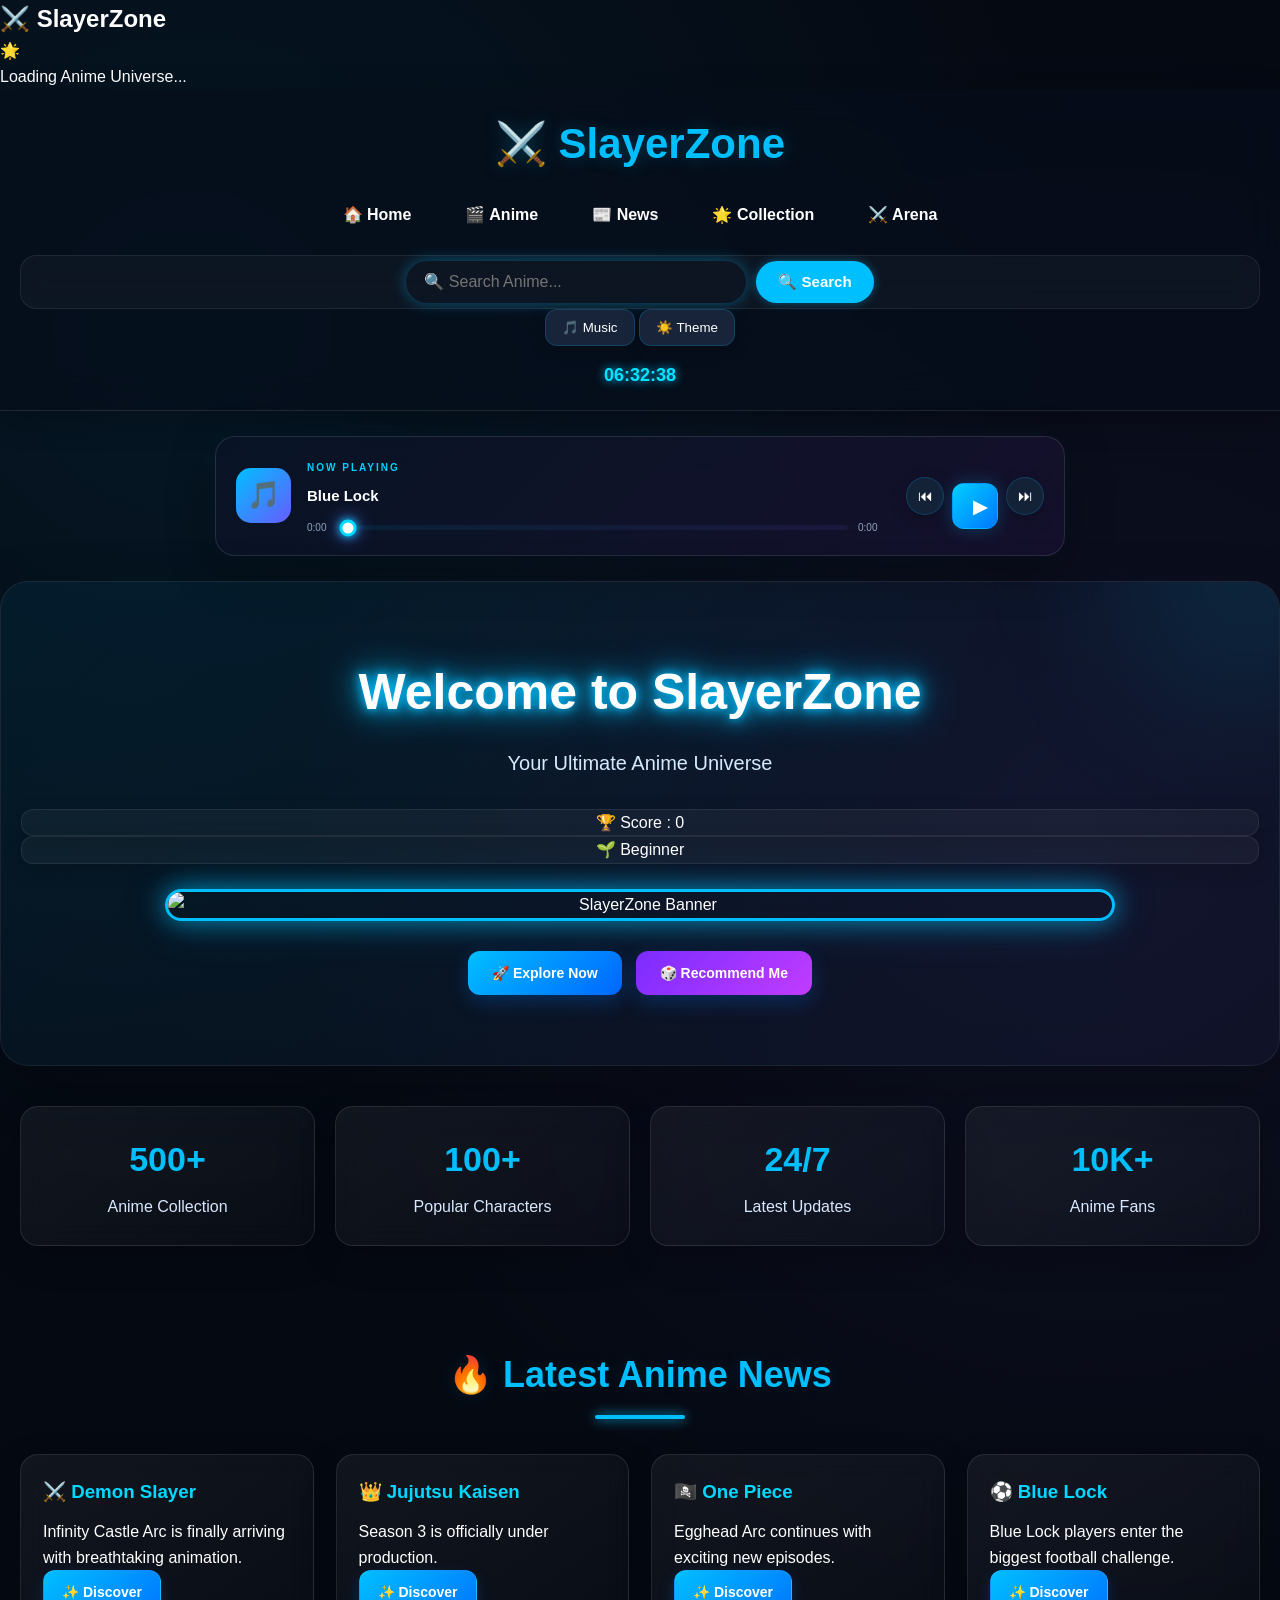
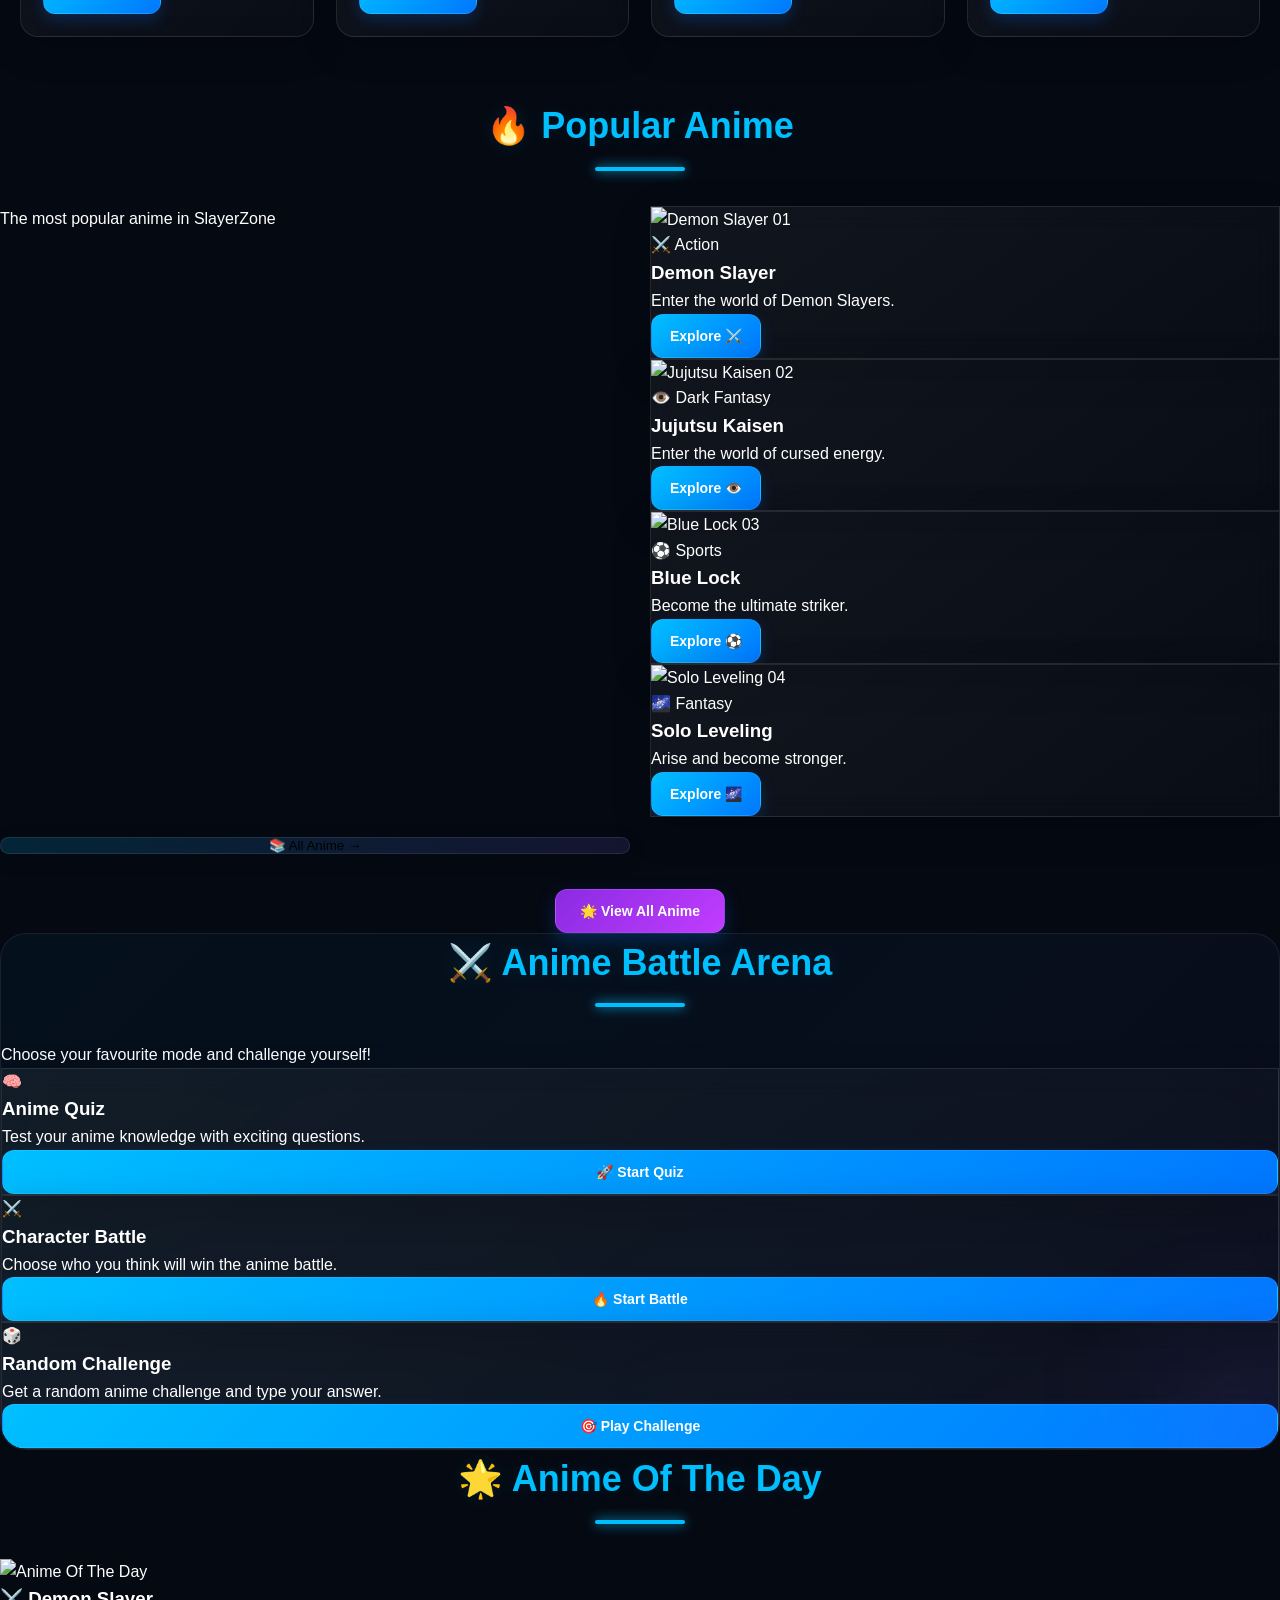
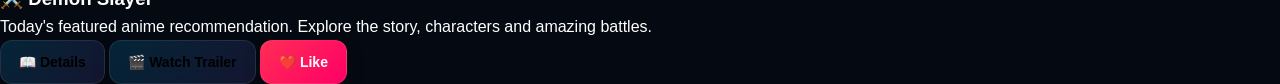
==== commit c6990caf: "Update index.html" ====
--- a/index.html
+++ b/index.html
@@ -1168,8 +1168,28 @@
         </button>
 
 
-        <h2 id="animeTitle
-            
+        <h2 id="animeTitle">Anime Title</h2>
+        <p id="animeAlt"></p>
+        <p><strong>Genre:</strong> <span id="animeGenre"></span></p>
+        <p><strong>Year:</strong> <span id="animeYear"></span> | <strong>Status:</strong> <span id="animeStatus"></span></p>
+        <p><strong>Rating:</strong> <span id="animeRating"></span> | <strong>Episodes:</strong> <span id="animeEpisodes"></span></p>
+        <p><strong>Studio:</strong> <span id="animeStudio"></span></p>
+        <p id="animeSynopsis" style="margin-top:12px;line-height:1.6;"></p>
+        <div class="popup-buttons">
+            <button id="trailerBtn" onclick="watchTrailer('ds')">🎬 Trailer</button>
+        </div>
+    </div>
+</div>
+
 <script src="script.js"></script>
+
+<!-- Fallback: agar JS fail ho to 4 second baad loading hata do -->
+<script>
+setTimeout(function(){
+  var s = document.getElementById('loadingScreen');
+  if(s){ s.style.display='none'; s.style.opacity='0'; }
+}, 4000);
+</script>
+
 </body>
-        </html>
+</html>
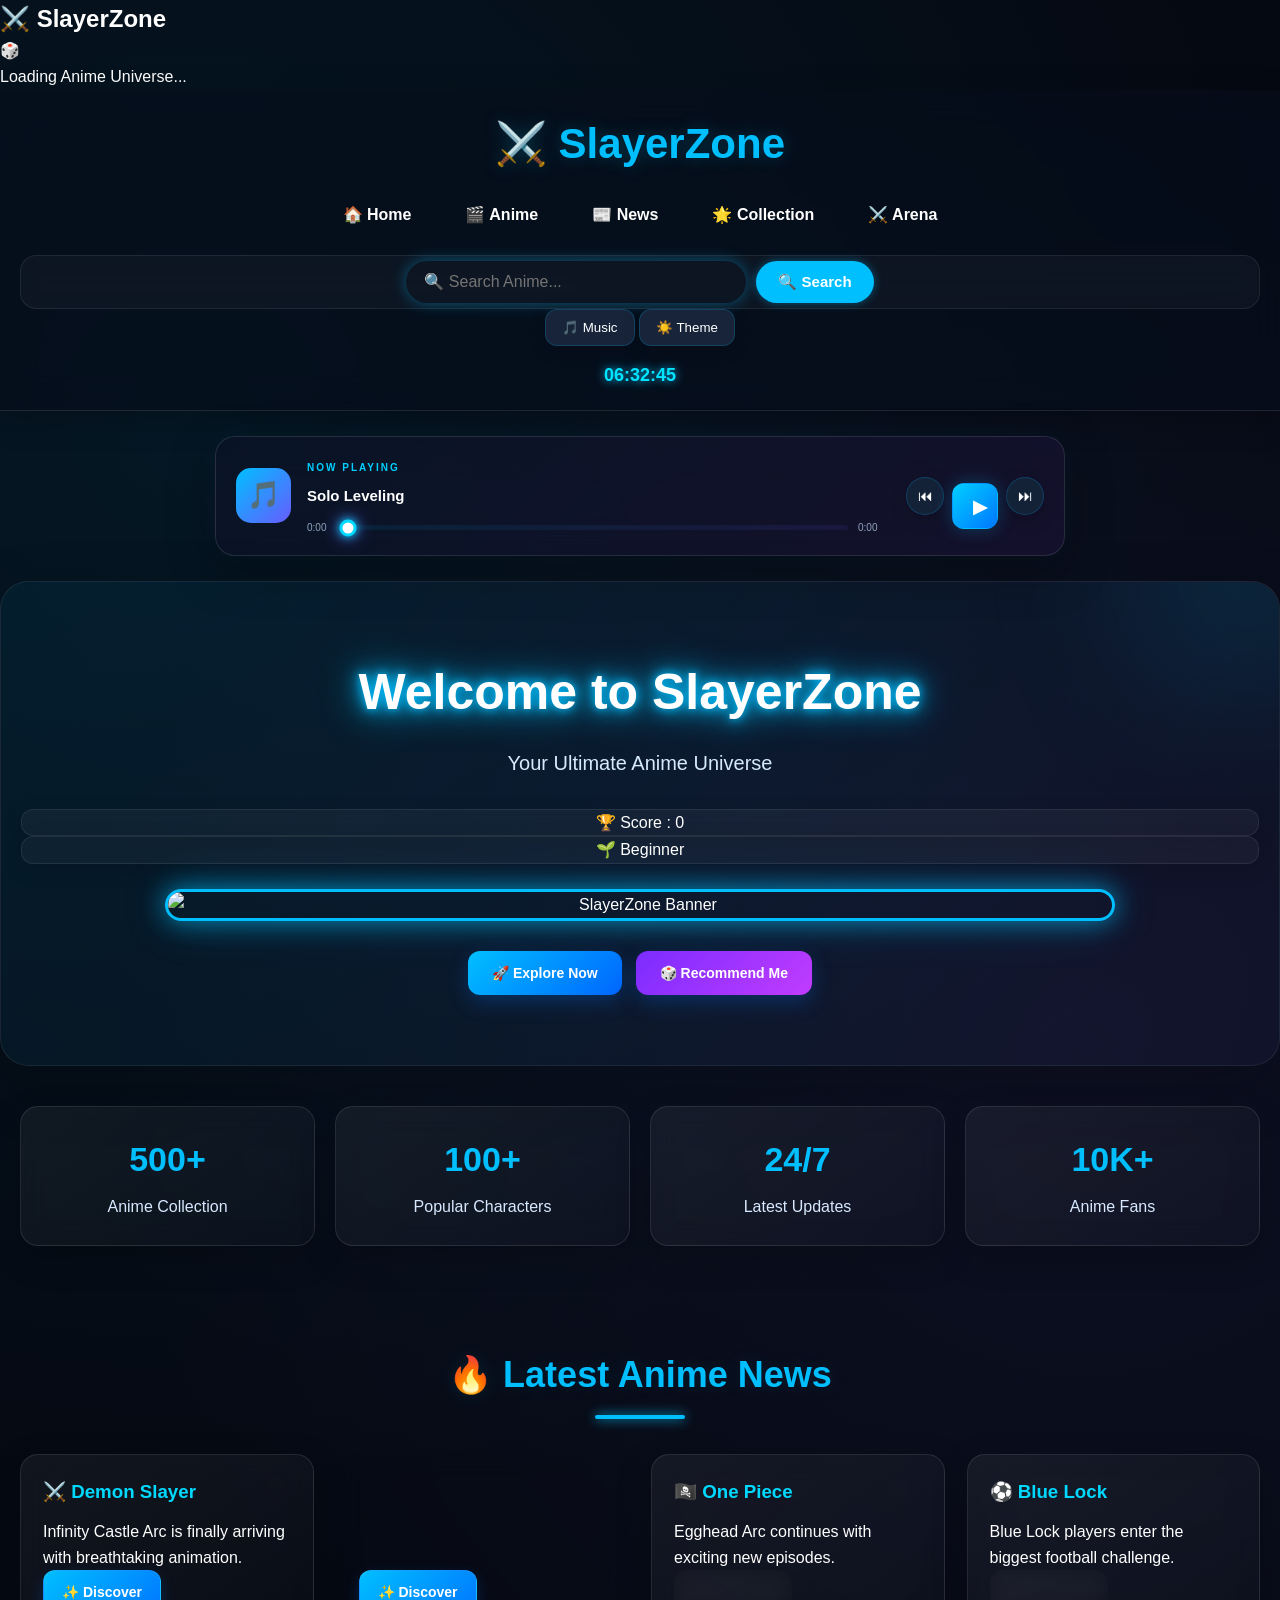
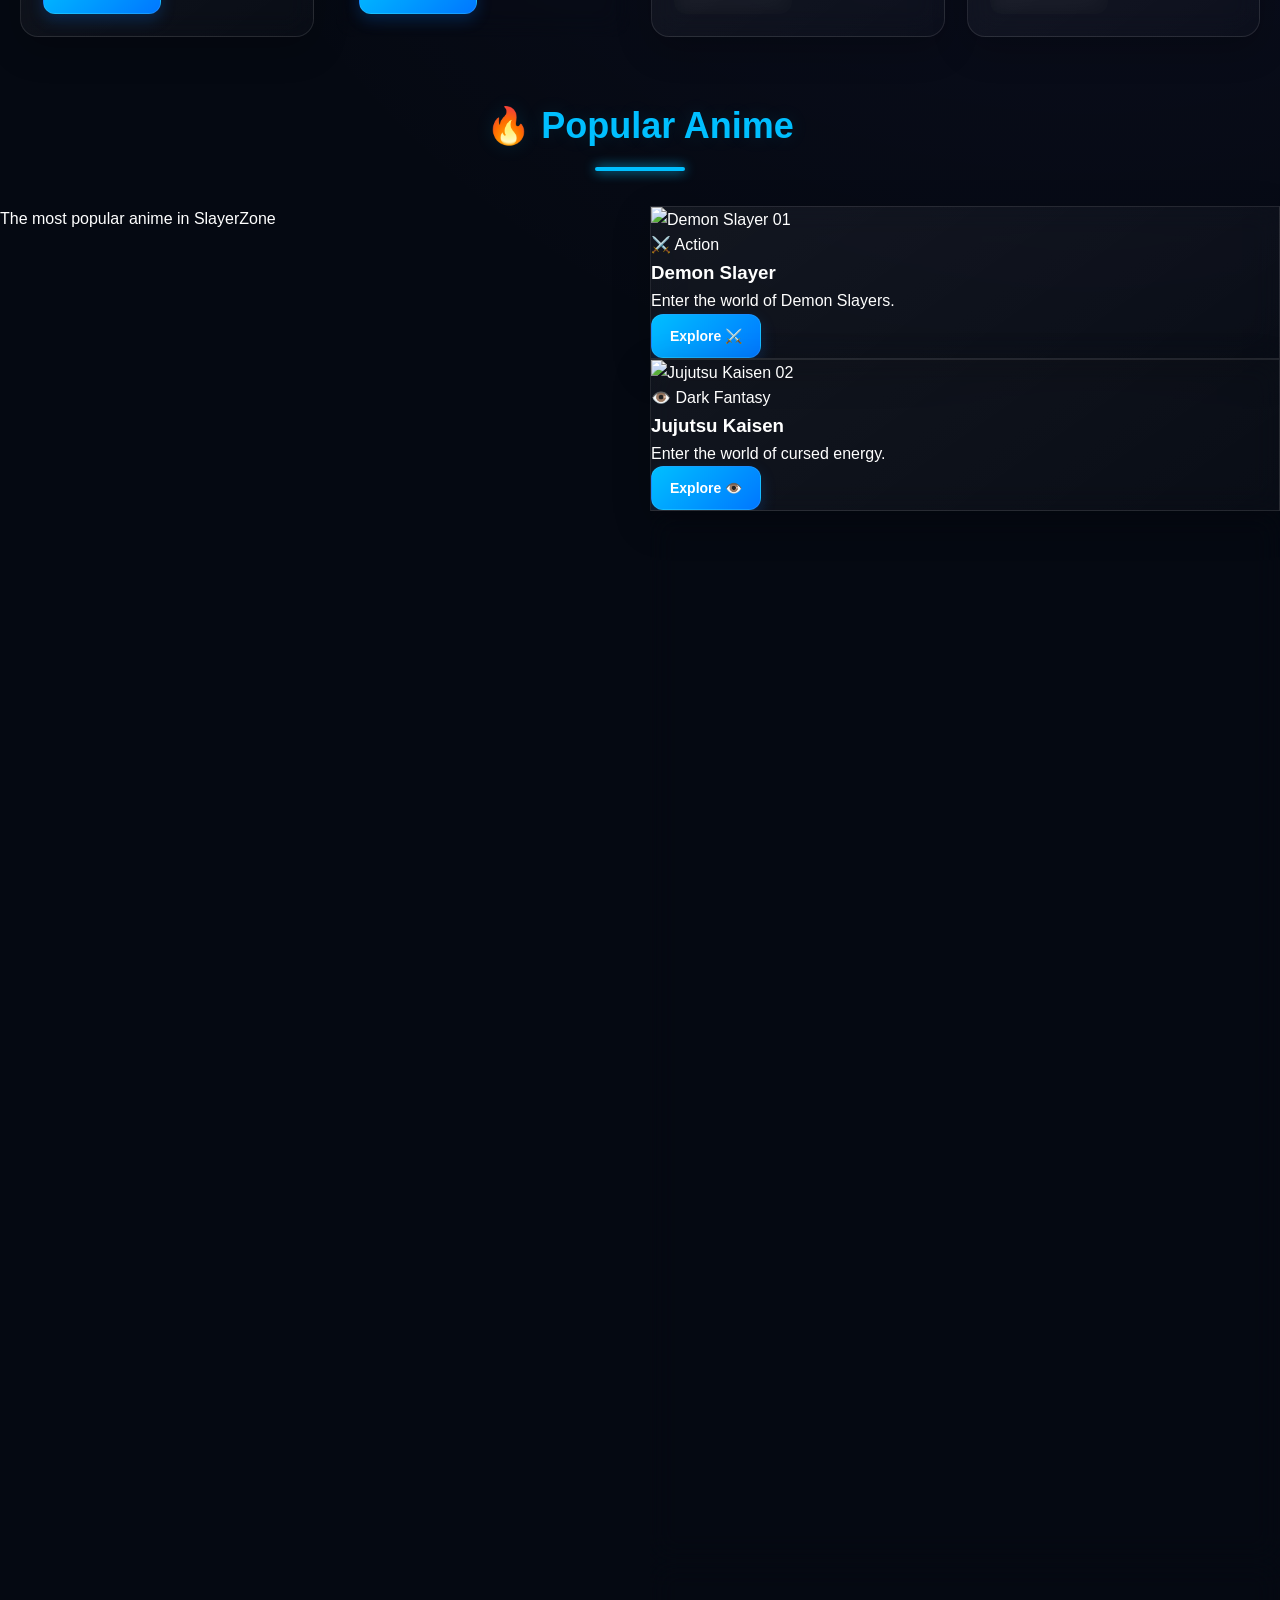
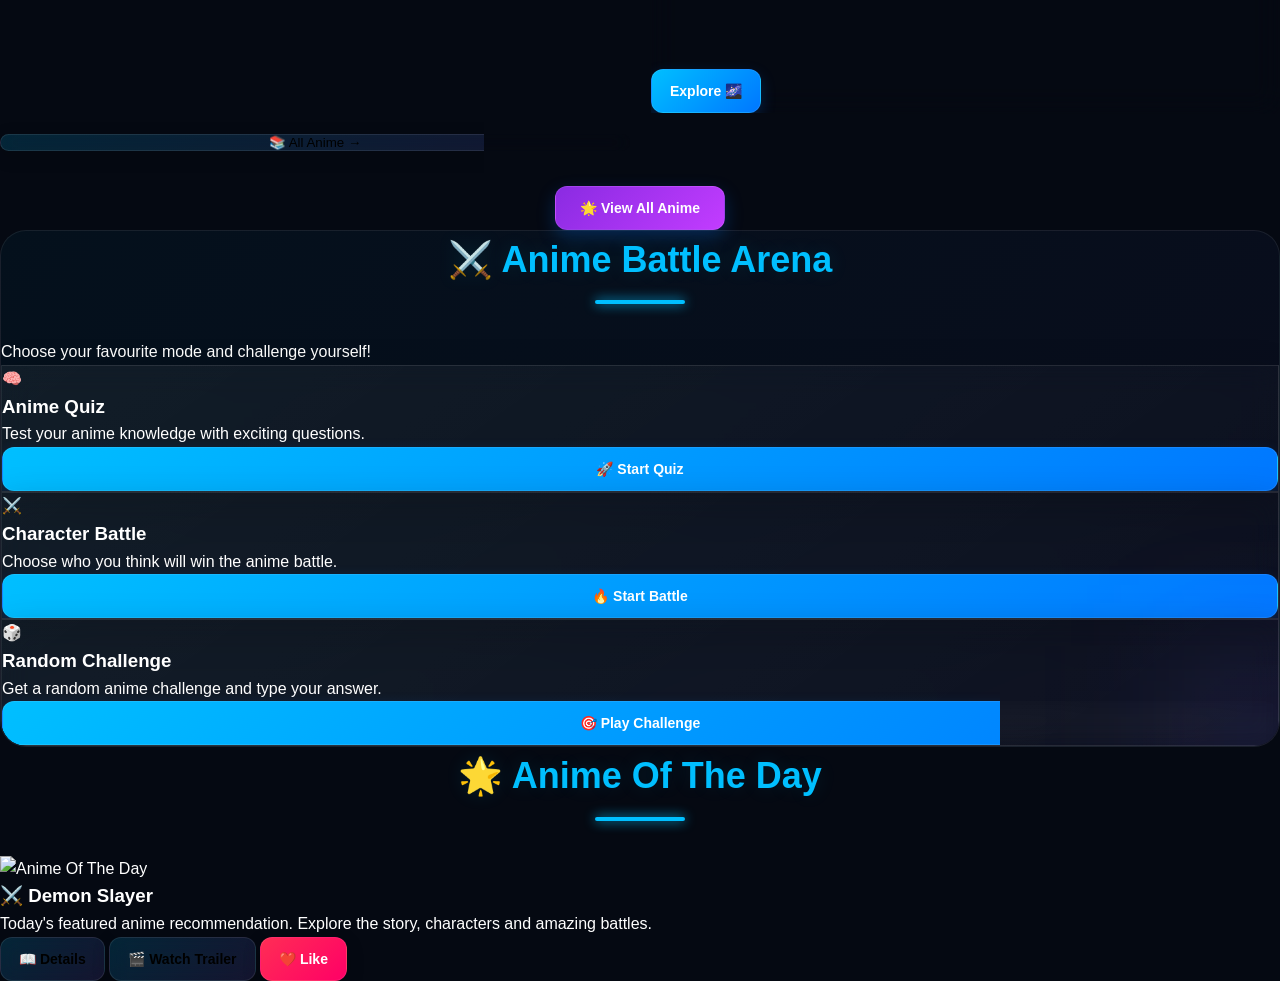
==== commit bbec8e3b: "Update index.html" ====
--- a/index.html
+++ b/index.html
@@ -276,7 +276,7 @@
             <img
             id="sliderImage"
             class="banner"
-            src="images/banner.jpg"
+            src="banner.jpg"
             alt="SlayerZone Banner">
 
         </div>
@@ -498,7 +498,7 @@
 
             <div class="anime-image">
                 <img
-                    src="images/demonslayer.jpg"
+                    src="demonslayer.jpg"
                     alt="Demon Slayer"
                 >
 
@@ -533,7 +533,7 @@
 
             <div class="anime-image">
                 <img
-                    src="images/jjk.jpg"
+                    src="jjk.jpg"
                     alt="Jujutsu Kaisen"
                 >
 
@@ -568,7 +568,7 @@
 
             <div class="anime-image">
                 <img
-                    src="images/bluelock.jpg"
+                    src="bluelock.jpg"
                     alt="Blue Lock"
                 >
 
@@ -603,7 +603,7 @@
 
             <div class="anime-image">
                 <img
-                    src="images/sololeveling.jpg"
+                    src="sololeveling.jpg"
                     alt="Solo Leveling"
                 >
 
@@ -700,7 +700,7 @@
             <div class="anime-mini-card">
 
                 <img
-                    src="images/onepiece.jpg"
+                    src="onepiece.jpg"
                     alt="One Piece">
 
                 <h3>One Piece</h3>
@@ -718,7 +718,7 @@
             <div class="anime-mini-card">
 
                 <img
-                    src="images/bleach.jpg"
+                    src="bleach.jpg"
                     alt="Bleach">
 
                 <h3>Bleach</h3>
@@ -736,7 +736,7 @@
             <div class="anime-mini-card">
 
                 <img
-                    src="images/aot.jpg"
+                    src="aot.jpg"
                     alt="Attack on Titan">
 
                 <h3>Attack on Titan</h3>
@@ -754,7 +754,7 @@
             <div class="anime-mini-card">
 
                 <img
-                    src="images/hunterxhunter.jpg"
+                    src="hunterxhunter.jpg"
                     alt="Hunter x Hunter">
 
                 <h3>Hunter x Hunter</h3>
@@ -772,7 +772,7 @@
             <div class="anime-mini-card">
 
                 <img
-                    src="images/mha.jpg"
+                    src="mha.jpg"
                     alt="My Hero Academia">
 
                 <h3>My Hero Academia</h3>
@@ -790,7 +790,7 @@
             <div class="anime-mini-card">
 
                 <img
-                    src="images/blackclover.jpg"
+                    src="blackclover.jpg"
                     alt="Black Clover">
 
                 <h3>Black Clover</h3>
@@ -808,7 +808,7 @@
             <div class="anime-mini-card">
 
                 <img
-                    src="images/chainsawman.jpg"
+                    src="chainsawman.jpg"
                     alt="Chainsaw Man">
 
                 <h3>Chainsaw Man</h3>
@@ -826,7 +826,7 @@
             <div class="anime-mini-card">
 
                 <img
-                    src="images/haikyuu.jpg"
+                    src="haikyuu.jpg"
                     alt="Haikyuu">
 
                 <h3>Haikyuu</h3>
@@ -844,7 +844,7 @@
             <div class="anime-mini-card">
 
                 <img
-                    src="images/jujutsukaisen0.jpg"
+                    src="jujutsukaisen0.jpg"
                     alt="JJK 0">
 
                 <h3>JJK 0</h3>
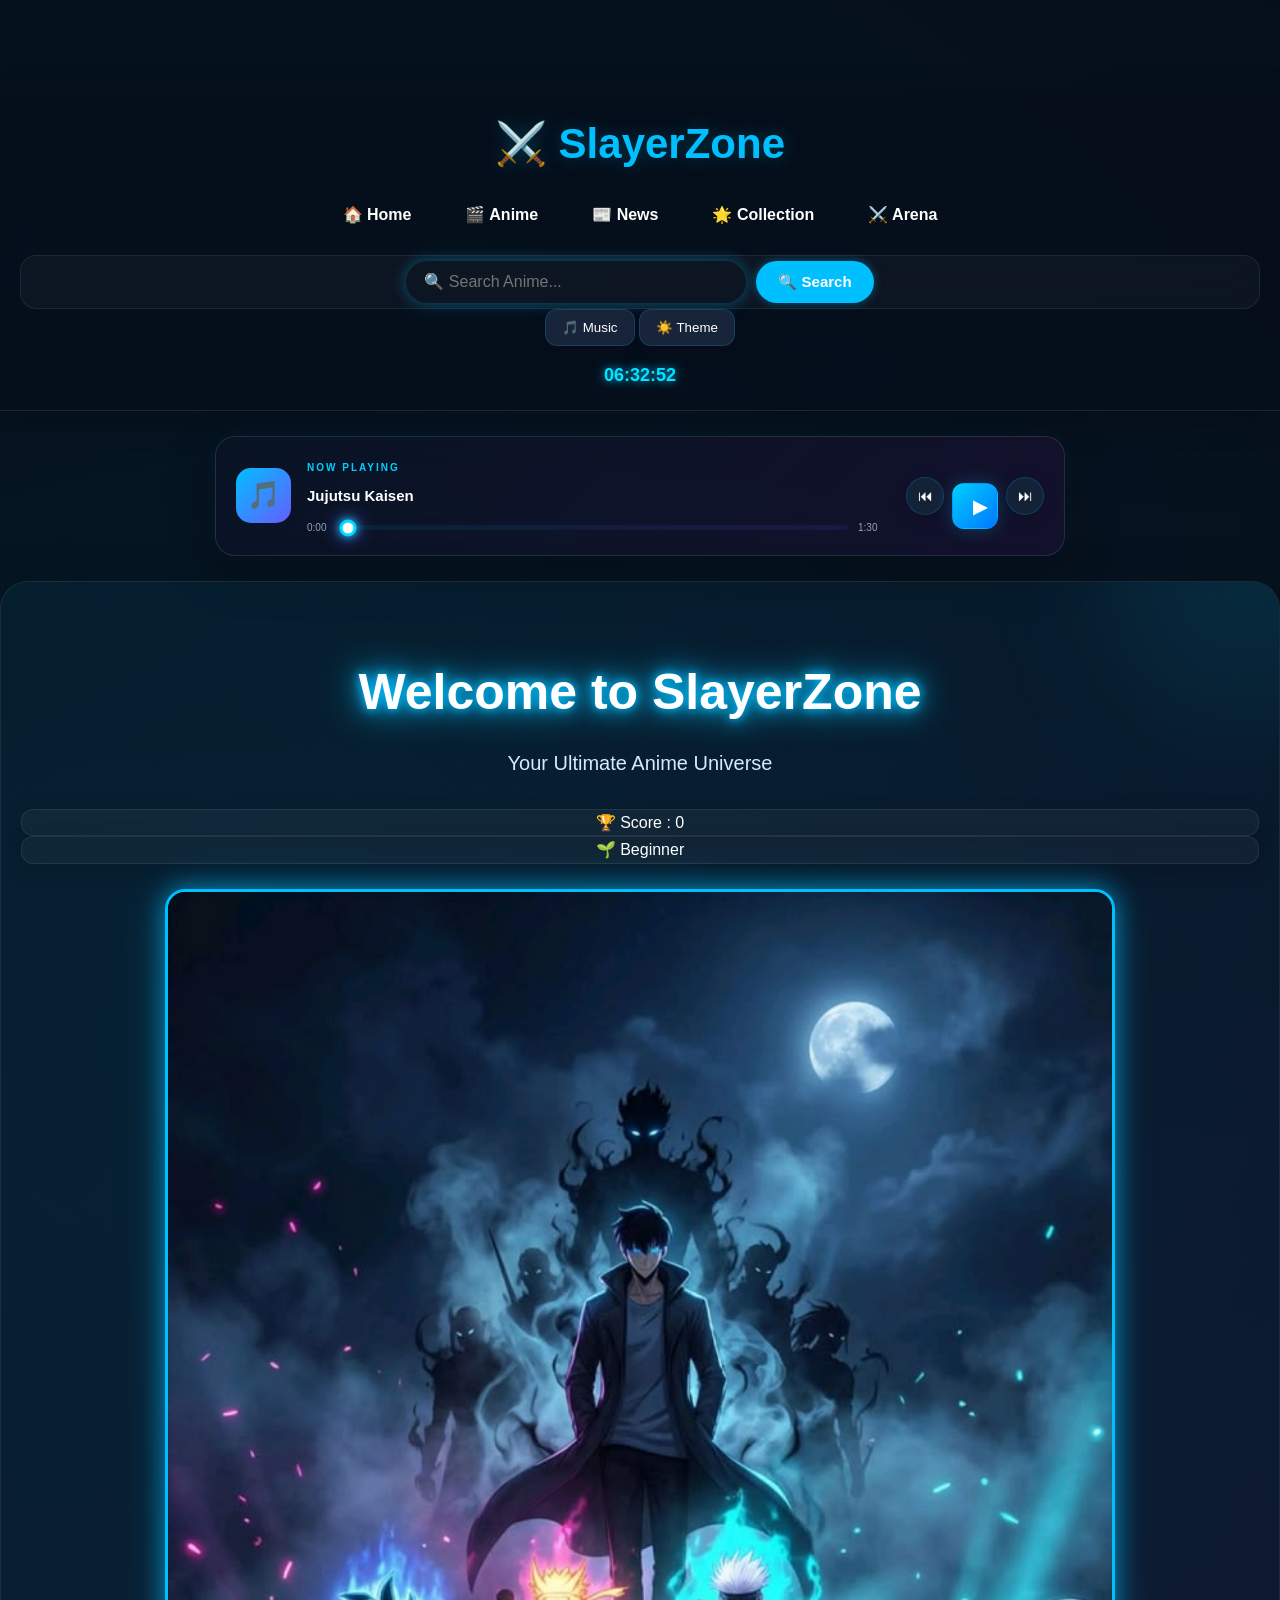
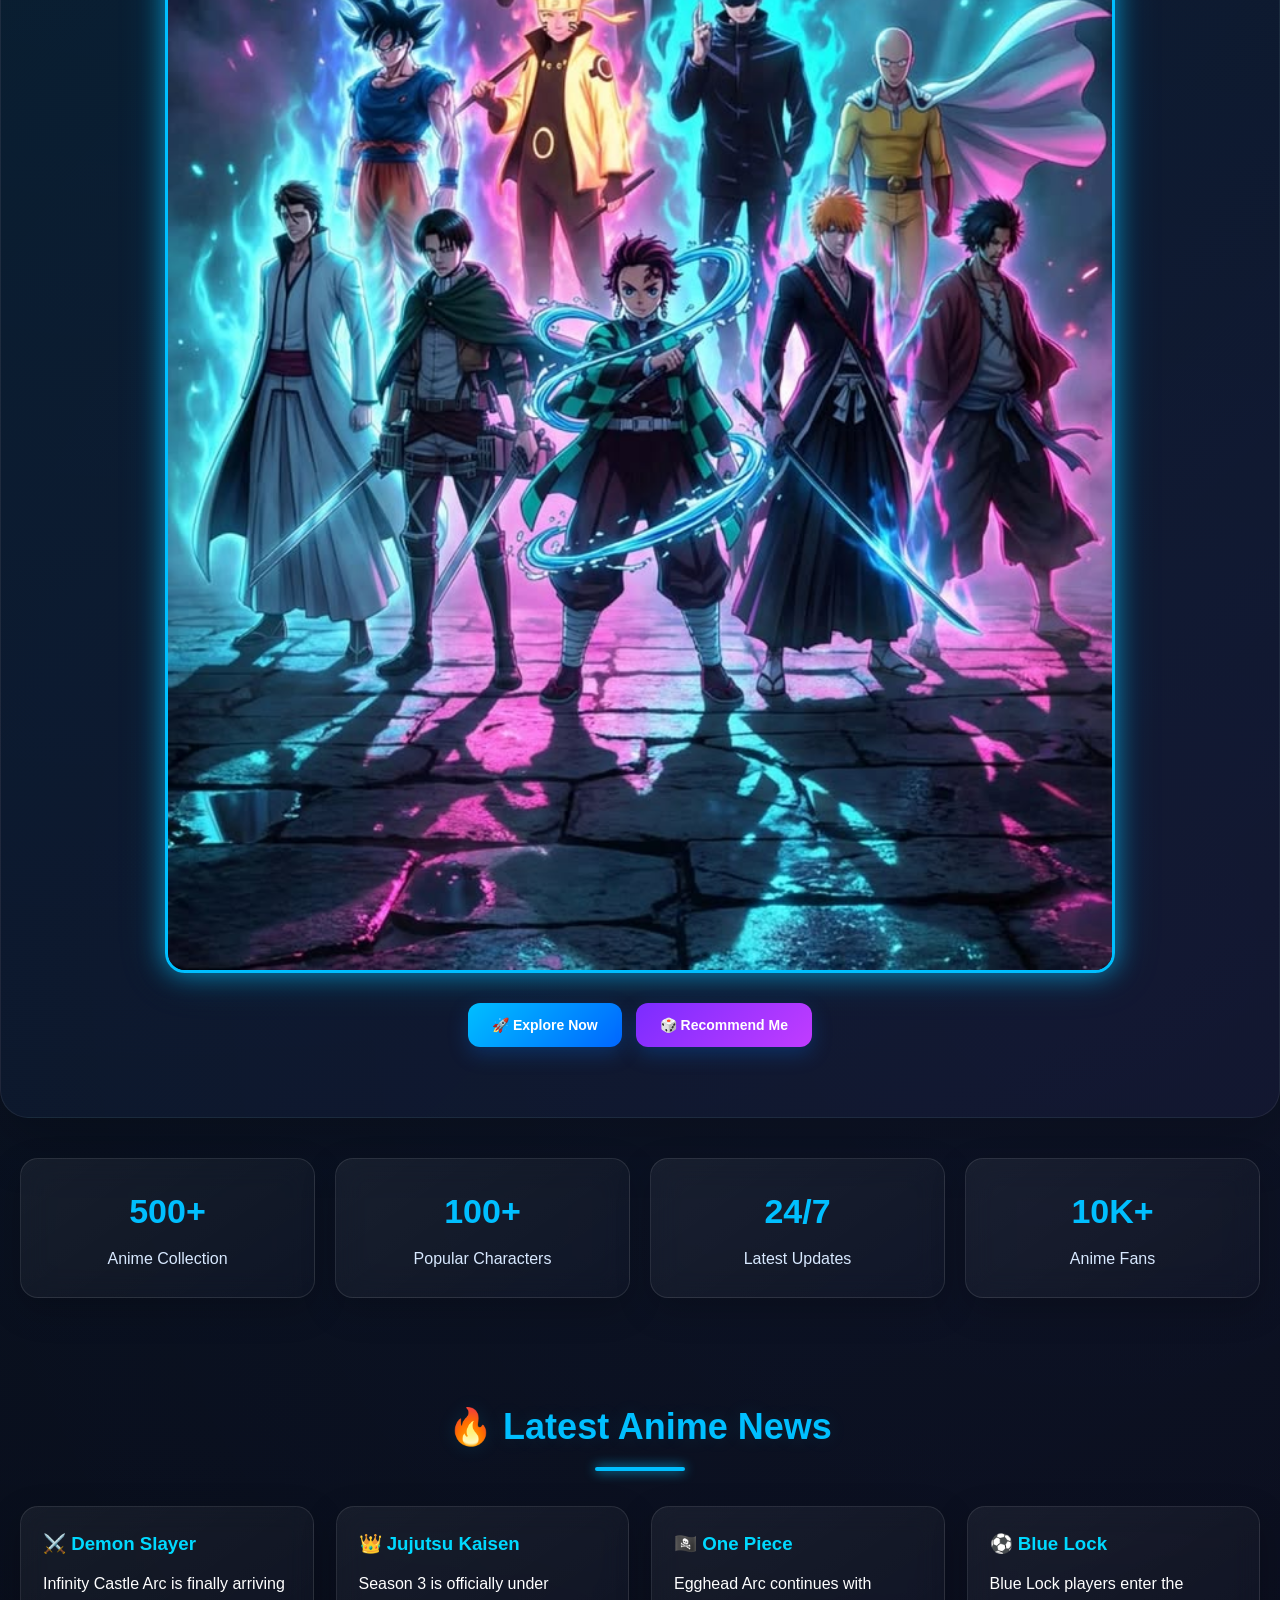
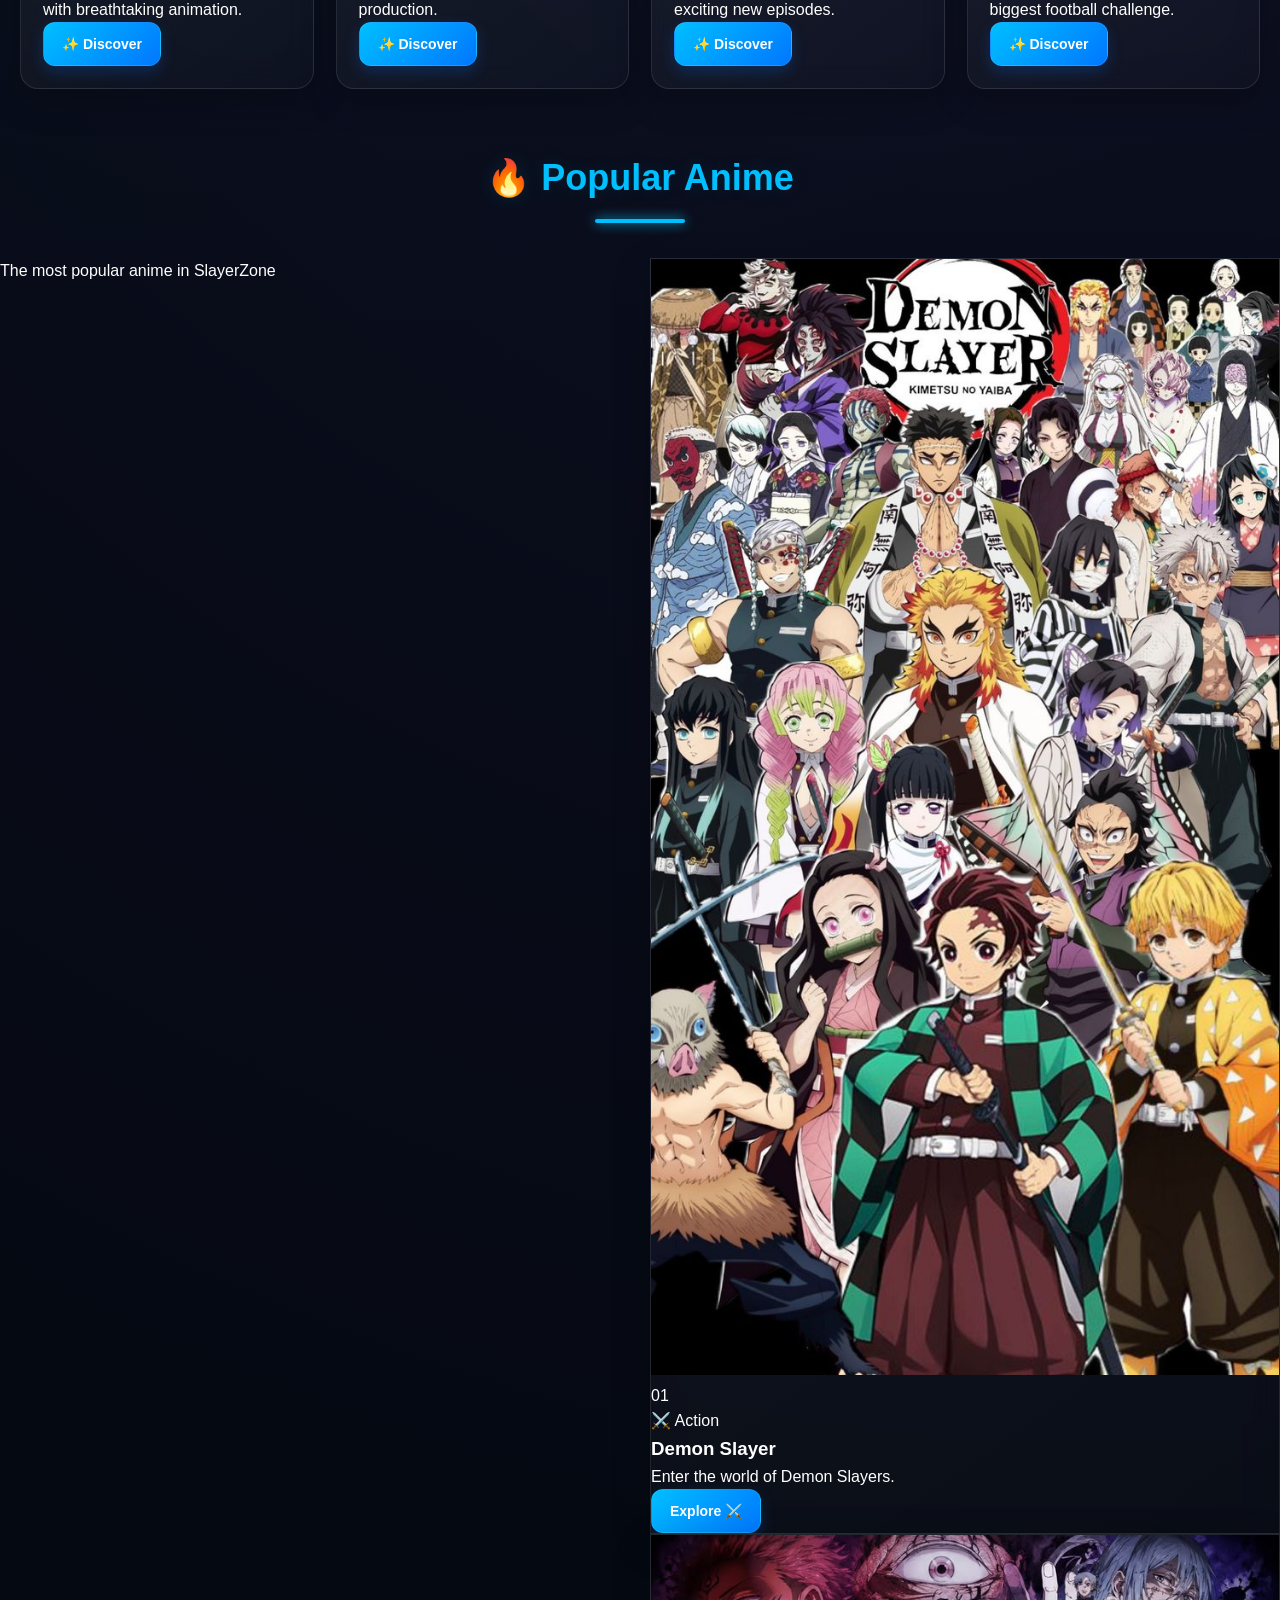
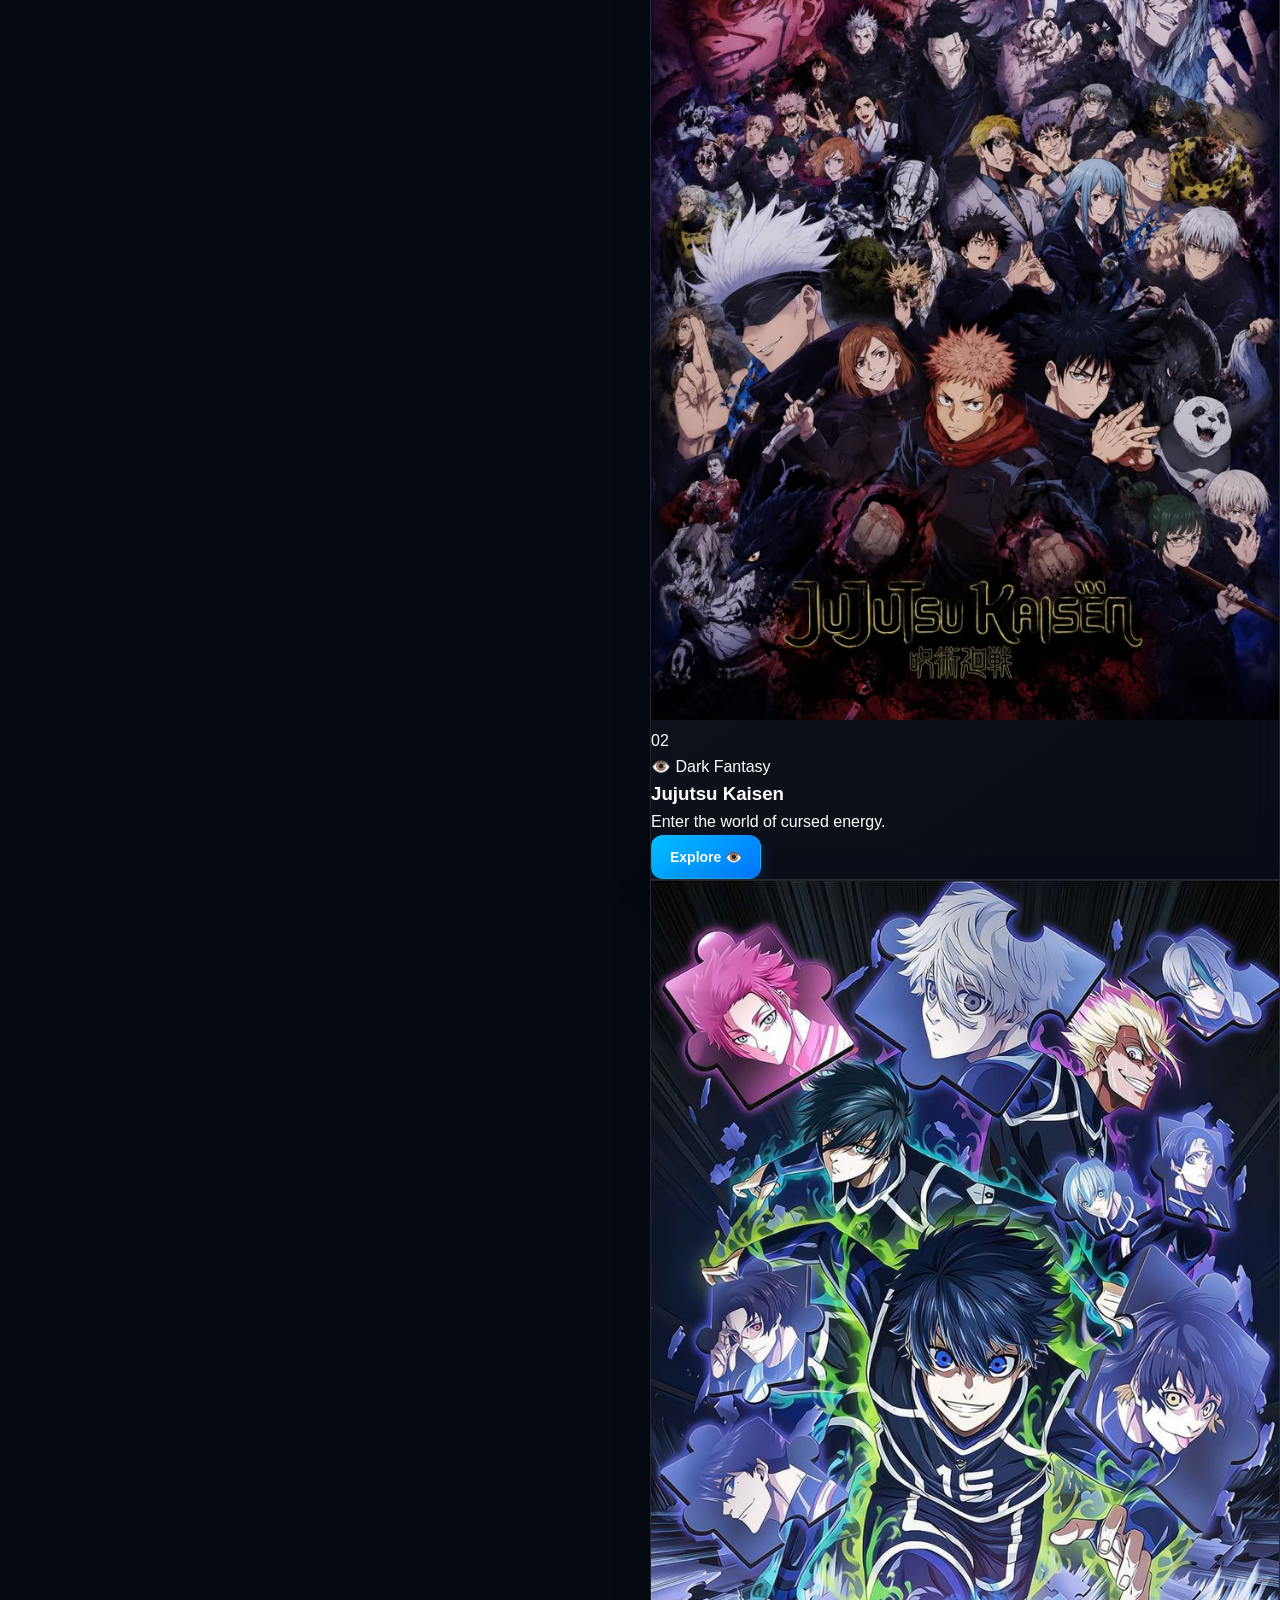
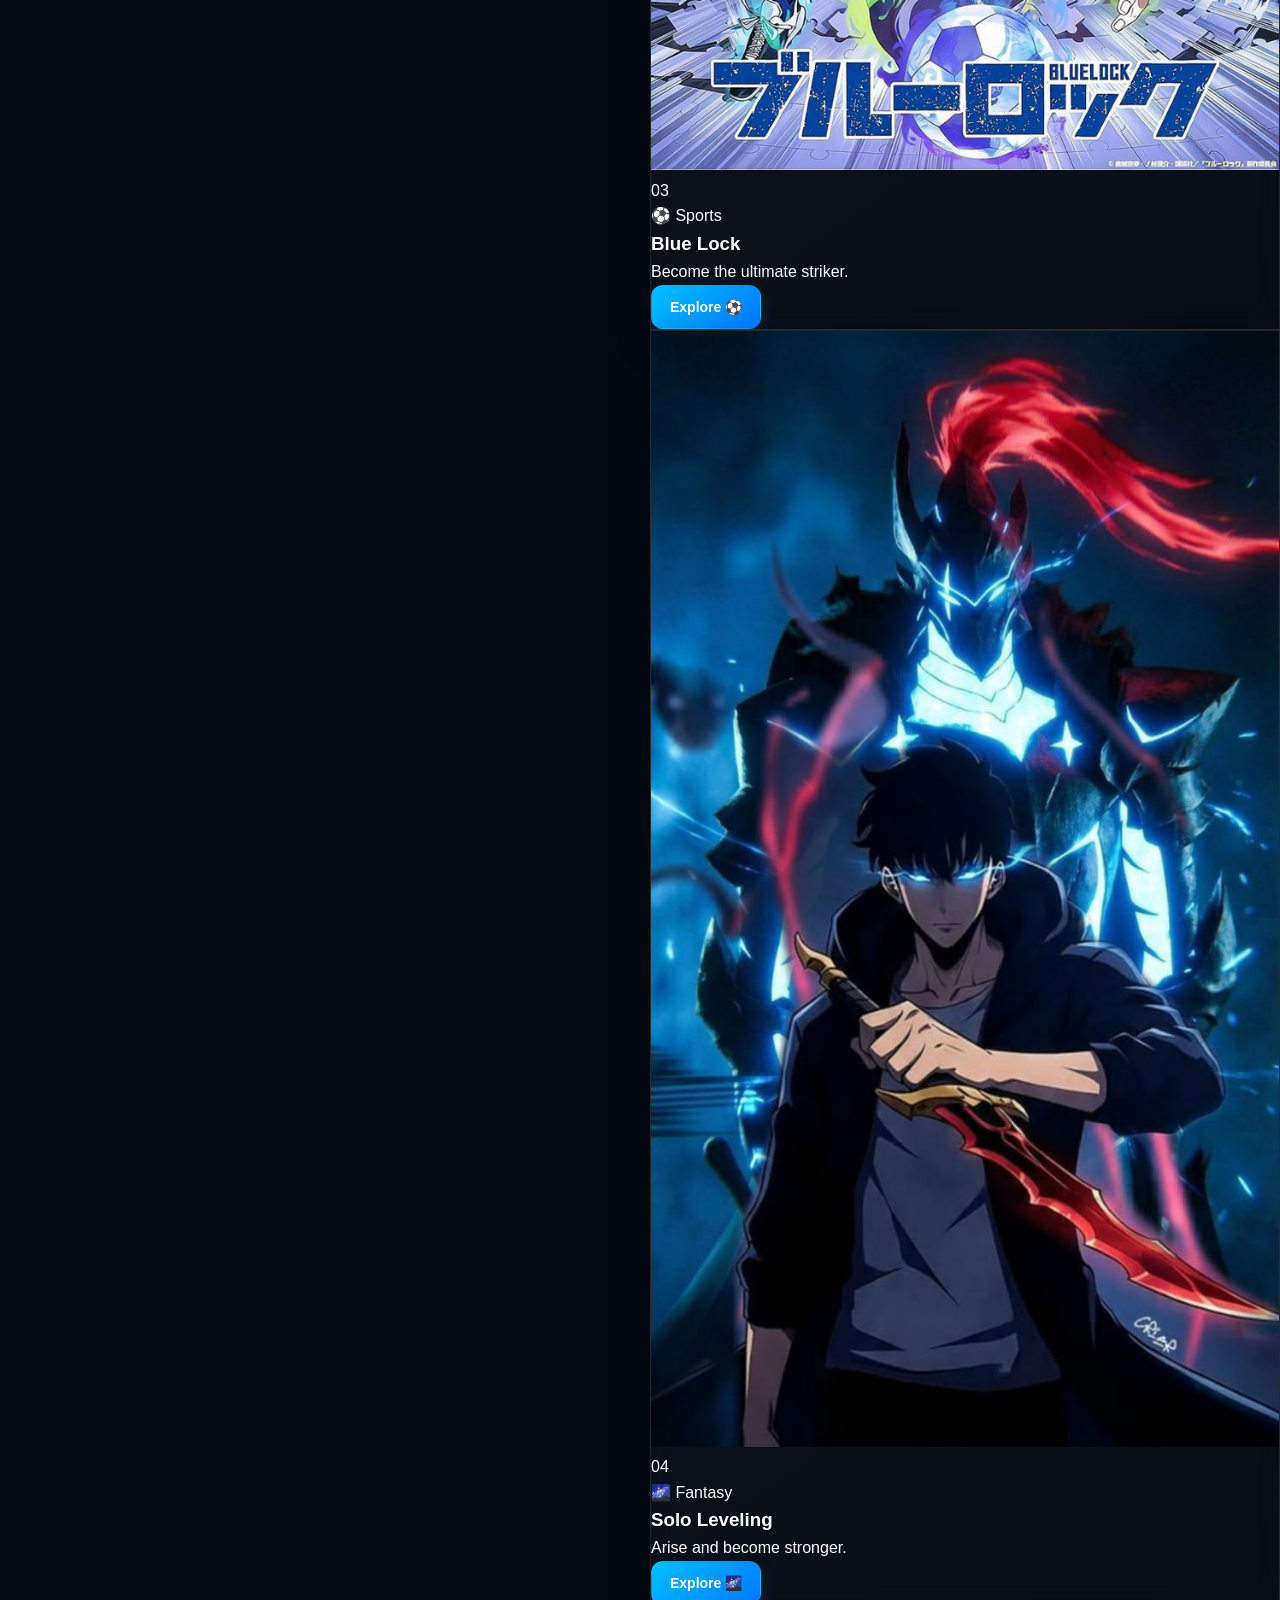
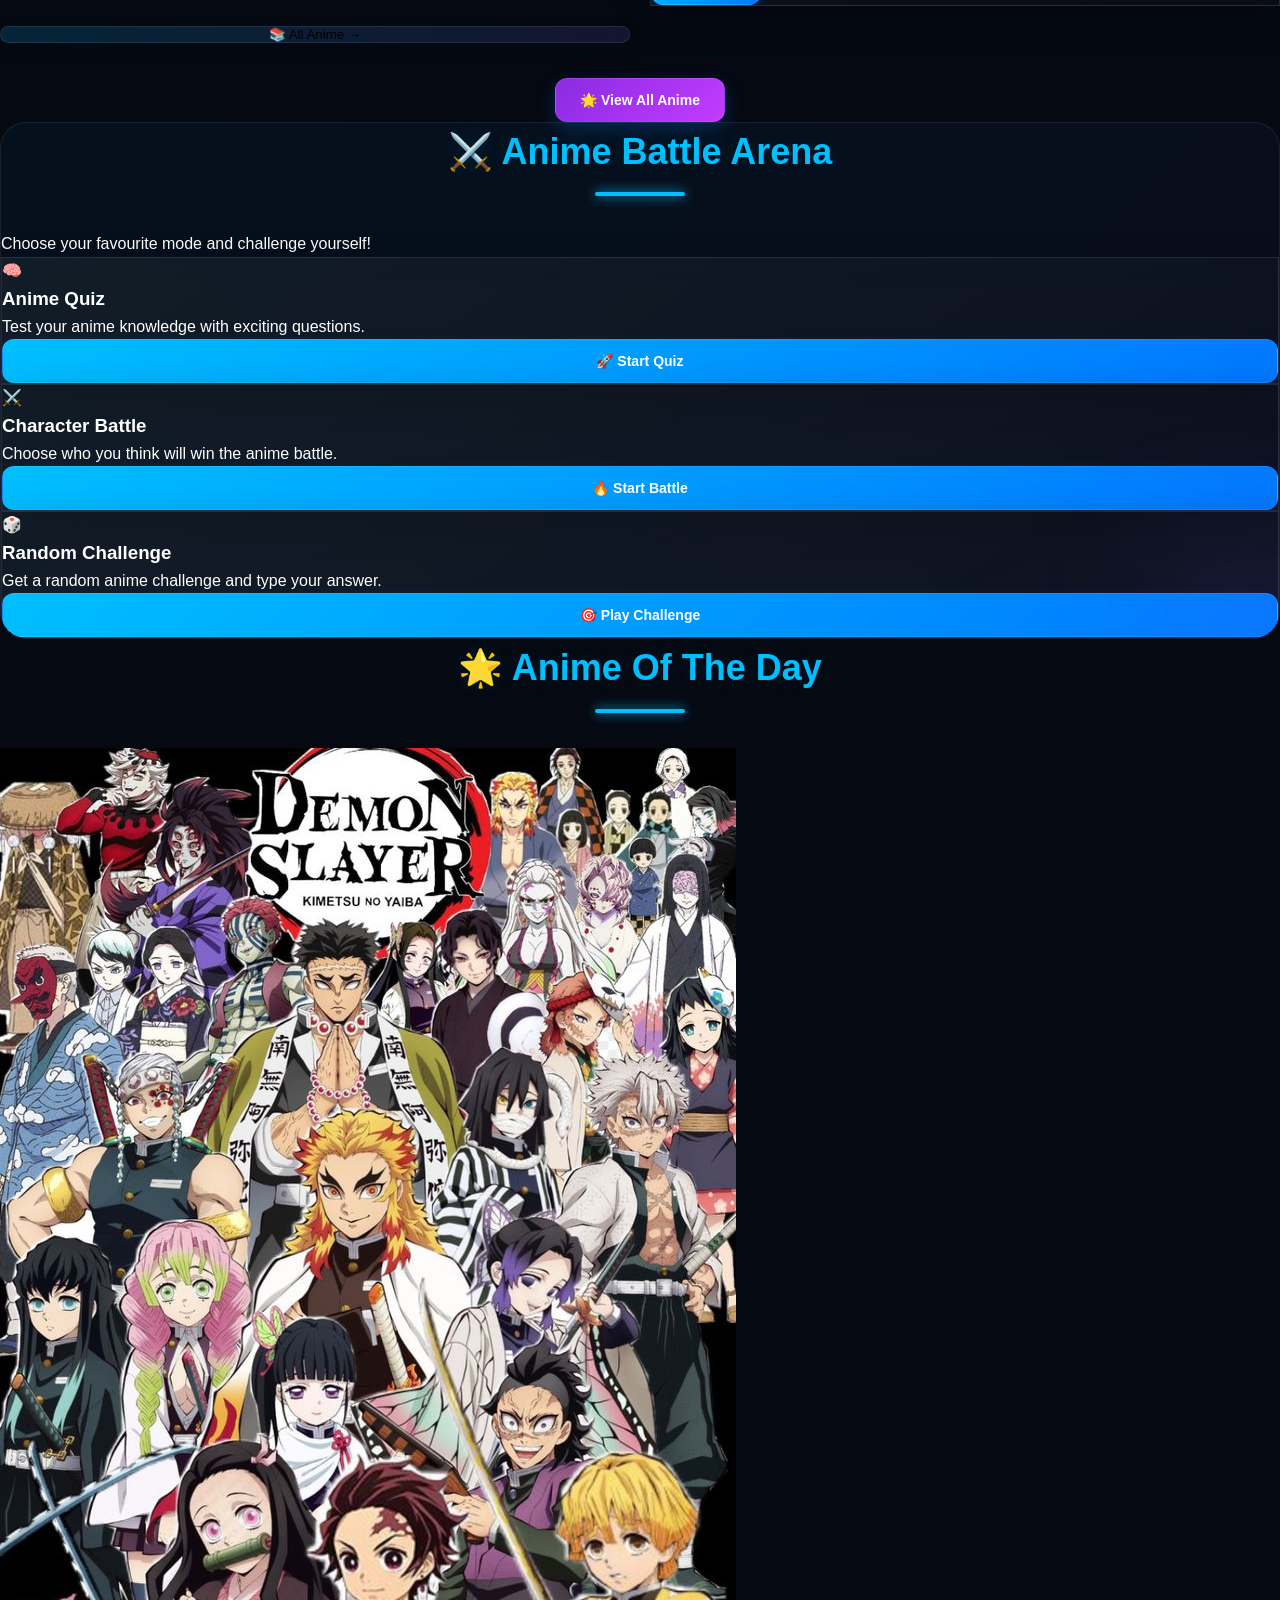
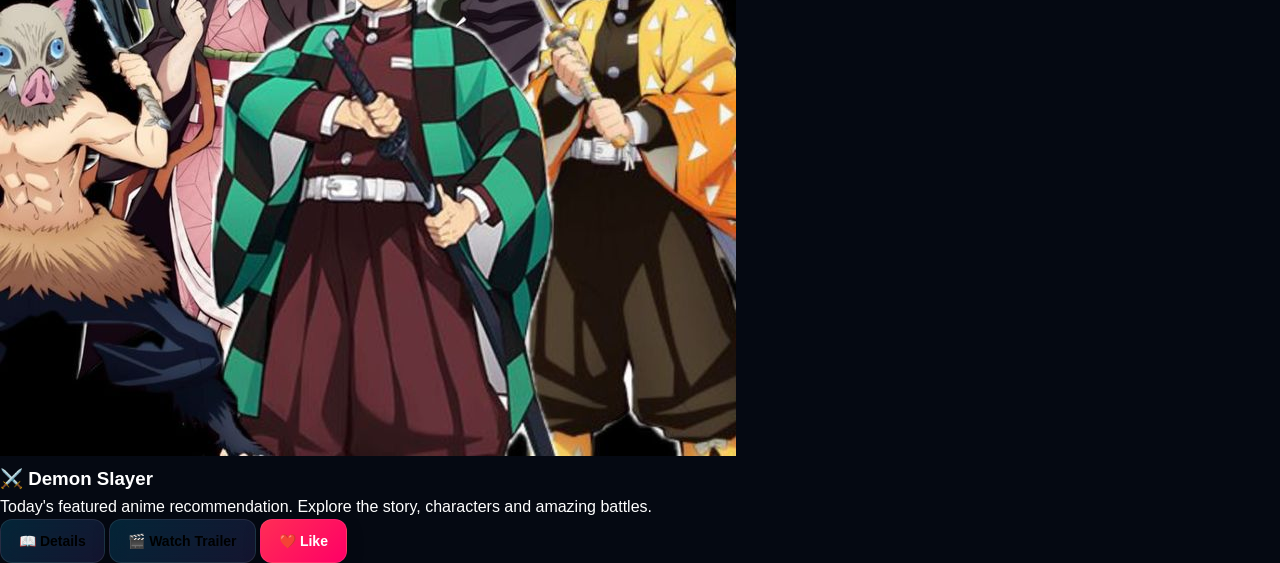
==== commit c04e182a: "Update index.html" ====
--- a/index.html
+++ b/index.html
@@ -682,7 +682,7 @@
             <div class="anime-mini-card">
 
                 <img
-                    src="images/naruto.jpg"
+                    src="naruto.jpg"
                     alt="Naruto">
 
                 <h3>Naruto</h3>
@@ -718,7 +718,7 @@
             <div class="anime-mini-card">
 
                 <img
-                    src="bleach.jpg"
+                    src="Bleach.jpg"
                     alt="Bleach">
 
                 <h3>Bleach</h3>
@@ -1100,7 +1100,7 @@
     <div class="day-card">
 
         <img
-        src="images/demonslayer.jpg"
+        src="demonslayer.jpg"
         alt="Anime Of The Day">
 
         <div class="day-content">
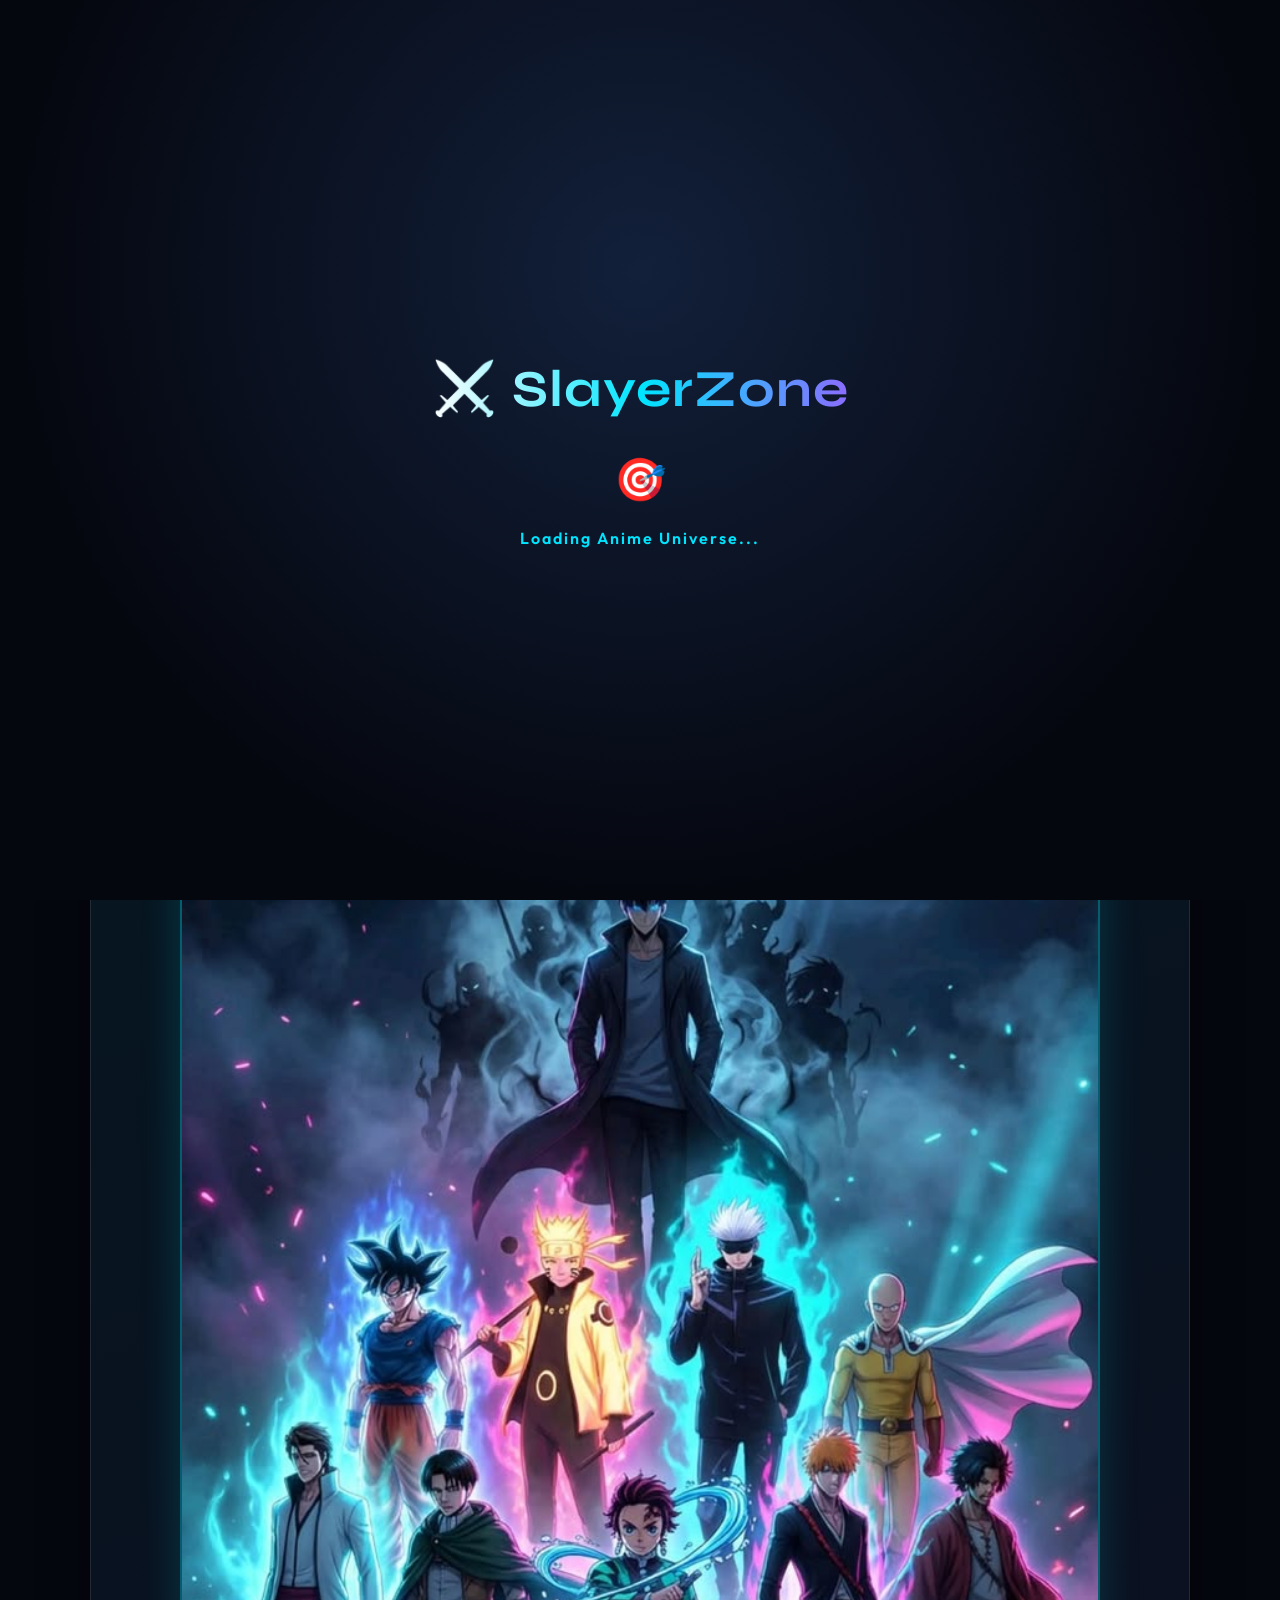
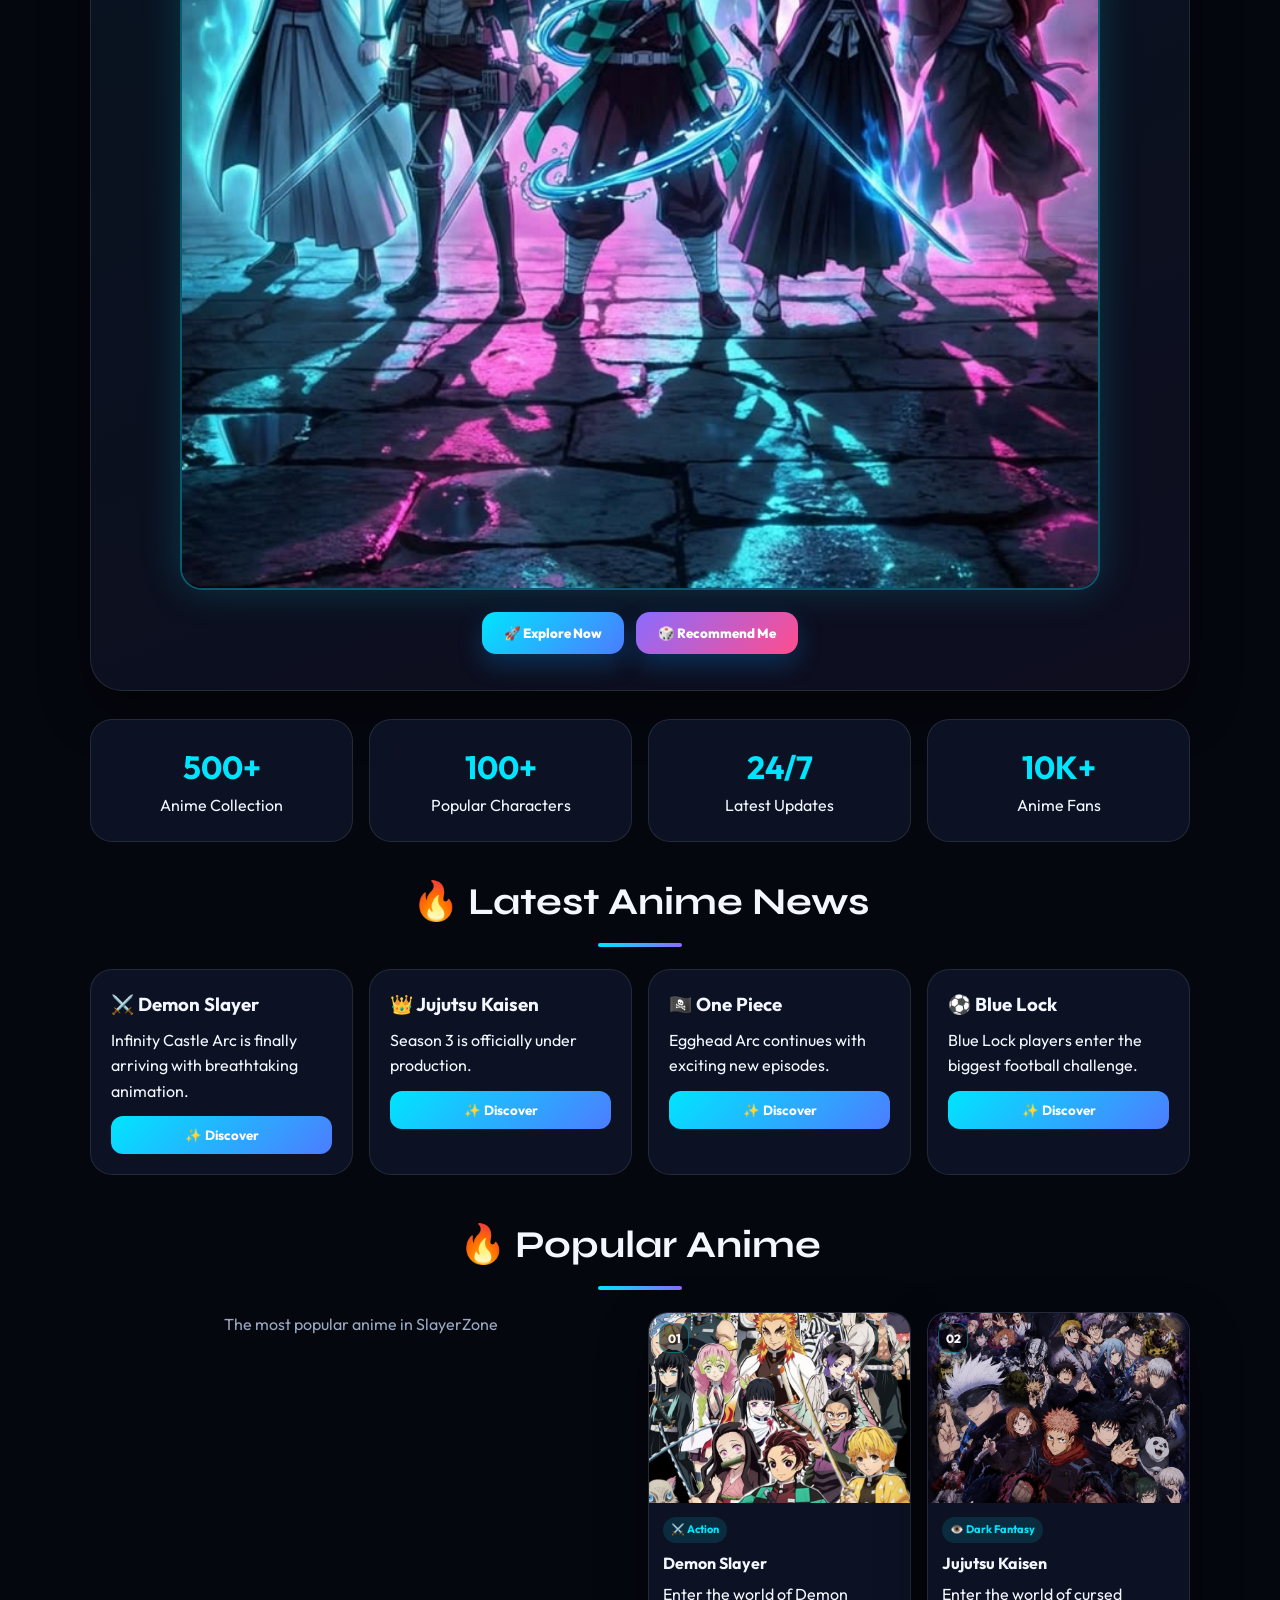
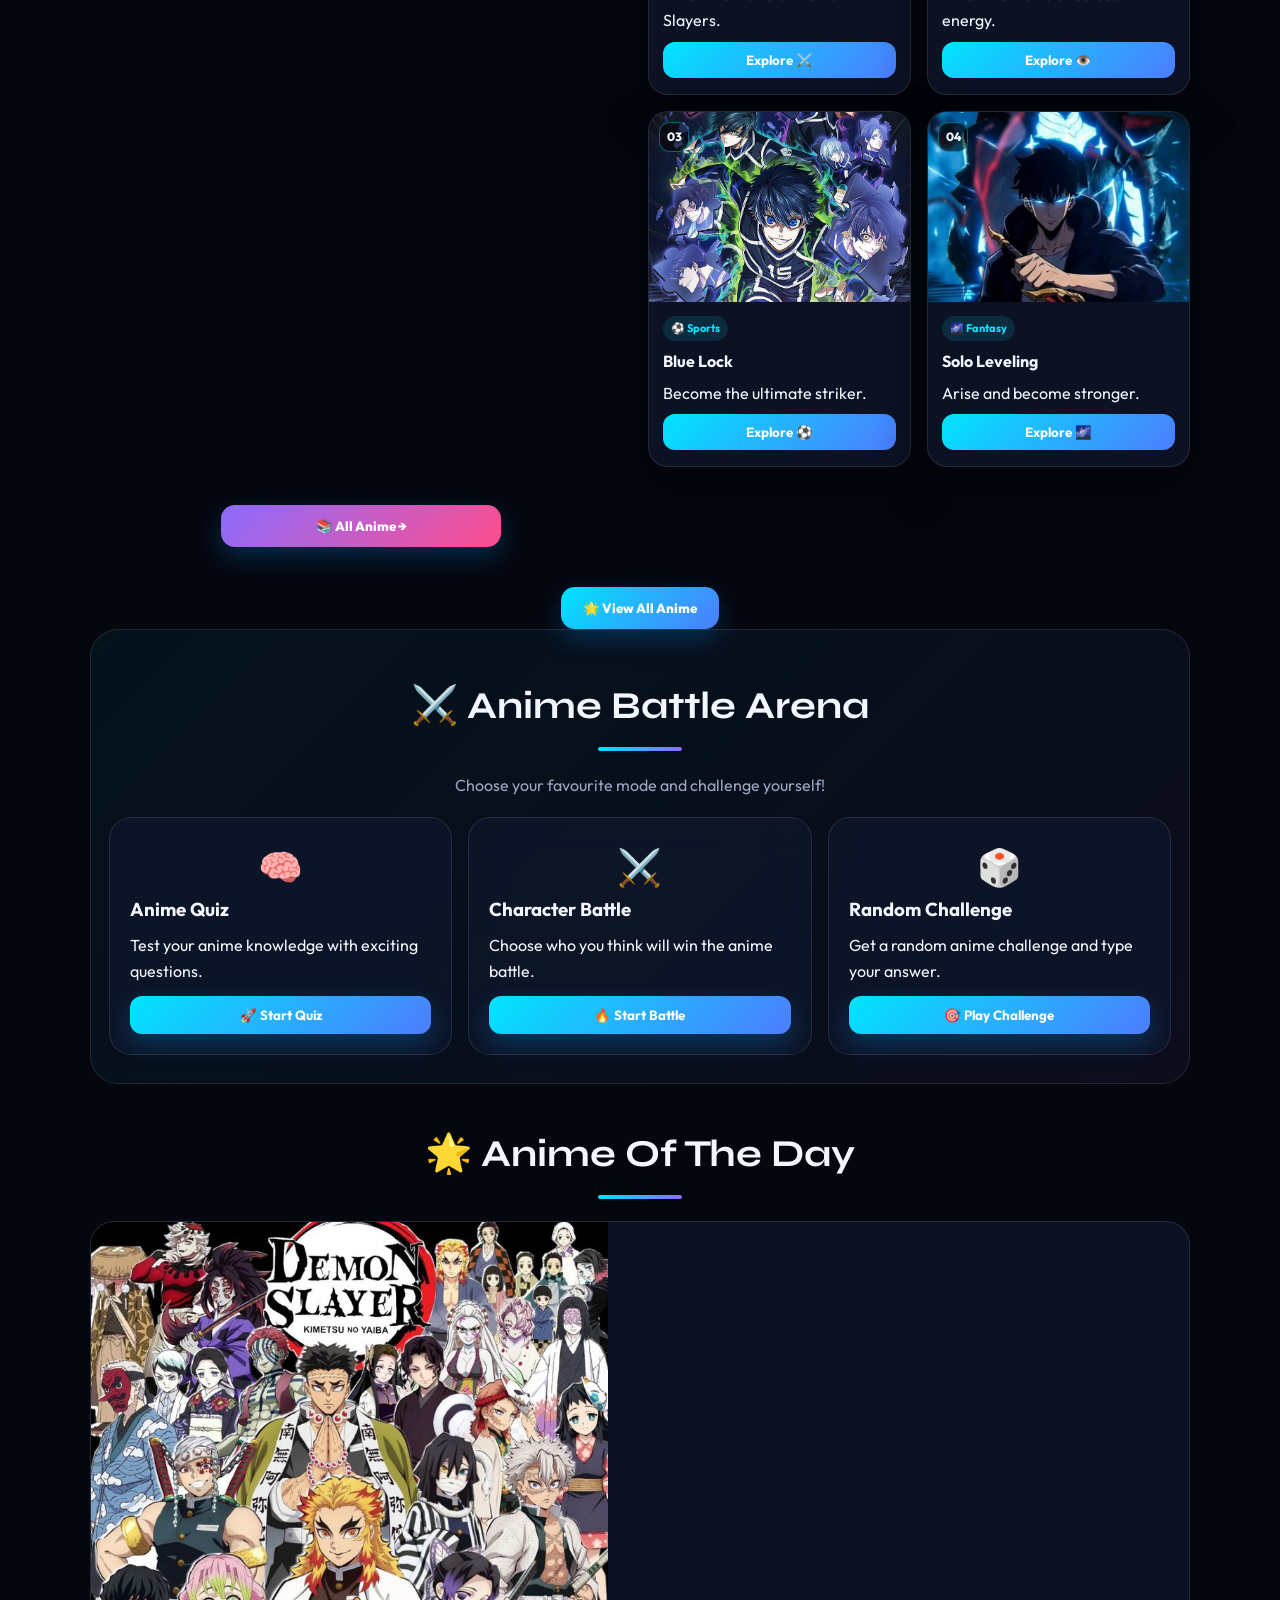
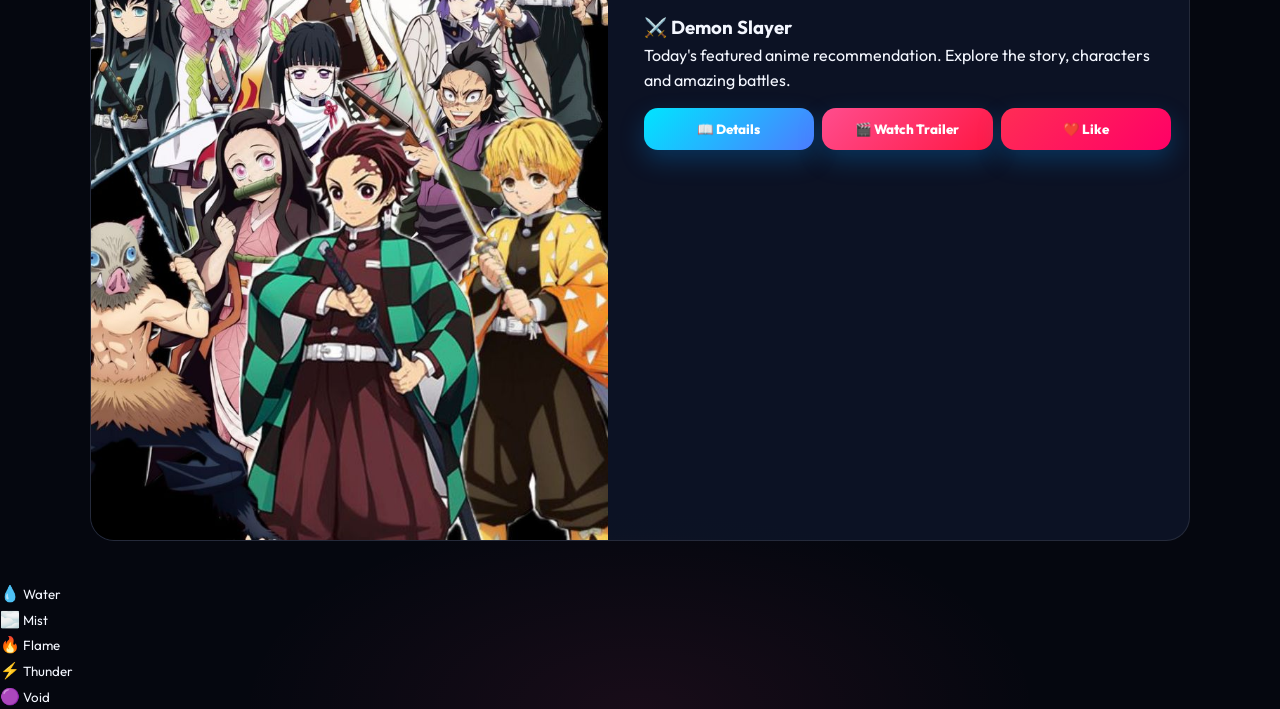
==== commit 750a5542: "Update index.html" ====
--- a/index.html
+++ b/index.html
@@ -1191,5 +1191,34 @@
 }, 4000);
 </script>
 
+<!-- ⚔️ SLAYERZONE ANIME EFFECTS -->
+<div class="anime-effects" aria-hidden="true">
+
+    <div class="effect effect-water">
+        <span>💧</span>
+        <small>Water</small>
+    </div>
+
+    <div class="effect effect-mist">
+        <span>🌫️</span>
+        <small>Mist</small>
+    </div>
+
+    <div class="effect effect-flame">
+        <span>🔥</span>
+        <small>Flame</small>
+    </div>
+
+    <div class="effect effect-thunder">
+        <span>⚡</span>
+        <small>Thunder</small>
+    </div>
+
+    <div class="effect effect-purple">
+        <span>🟣</span>
+        <small>Void</small>
+    </div>
+
+</div>
 </body>
 </html>
--- a/style.css
+++ b/style.css
@@ -1,3549 +1,394 @@
-/* ===========================
-   📱 Screen Size Fix
-=========================== */
-
-html,
+@import url('https://fonts.googleapis.com/css2?family=Outfit:wght@300;400;500;600;700;800;900&family=Syne:wght@700;800&display=swap');
+
+:root{
+  --bg:#05070f;
+  --bg2:#0a1020;
+  --card:rgba(16,24,45,.72);
+  --stroke:rgba(255,255,255,.10);
+  --cyan:#00e5ff;
+  --blue:#4d7cff;
+  --purple:#8b6cff;
+  --pink:#ff4d8d;
+  --text:#f4f7ff;
+  --muted:#9aa8c2;
+  --shadow:0 20px 50px rgba(0,0,0,.45);
+  --radius:22px;
+  --glass:blur(18px);
+}
+
+*{box-sizing:border-box;margin:0;padding:0}
+html{scroll-behavior:smooth;width:100%;overflow-x:hidden}
 body{
-    width:100%;
-    max-width:100%;
-    min-height:100%;
-    margin:0;
-    padding:0;
-    overflow-x:hidden;
-}
-
-*{
-    box-sizing:border-box;
-}
-
-img{
-    max-width:100%;
-    height:auto;
-}
-
-section,
-header,
-footer,
-main{
-    width:100%;
-    max-width:100%;
-}
-
-/* Prevent anything from making the page wider */
-
-.cards,
-.anime-grid,
-.news-container,
-.stats,
-.footer-container{
-    width:100%;
-    max-width:100%;
-}
-
-/* Mobile */
-
-@media (max-width:768px){
-
-    section{
-        padding-left:5%;
-        padding-right:5%;
-    }
-
-    .hero{
-        width:100%;
-        min-width:0;
-    }
-
-    .hero-content{
-        width:100%;
-        min-width:0;
-    }
-
-    .cards,
-    .anime-grid,
-    .news-container{
-        grid-template-columns:1fr;
-    }
-
-    .search-box{
-        width:100%;
-    }
-
-    .search-box input{
-        width:100%;
-        max-width:100%;
-    }
-
-}
-
-/* ======================================
-   ⚔️ SlayerZone v7.0
-   Part 1/7
-   Reset + Body + Header + Navbar
-====================================== */
-
-*{
-margin:0;
-padding:0;
-box-sizing:border-box;
-font-family:Arial,Helvetica,sans-serif;
-}
-
-html{
-scroll-behavior:smooth;
-}
-
-body{
-
-background:linear-gradient(
-180deg,
-#0d1117,
-#111827,
-#0d1117);
-
-color:#ffffff;
-
-line-height:1.6;
-
-overflow-x:hidden;
-
-transition:.4s;
-
-}
-
-/* ===============================
-Header
-=============================== */
-
-header{
-
-position: static;
-
-z-index:9999;
-
-padding:20px;
-
-background:#161b22;
-
-text-align:center;
-
-box-shadow:
-0 0 20px rgba(0,191,255,.25);
-
-}
-
-header h1{
-
-font-size:42px;
-
-color:#00bfff;
-
-margin-bottom:15px;
-
-text-shadow:
-
-0 0 10px #00bfff,
-
-0 0 20px #00bfff;
-
-}
-
-/* ===============================
-Navbar
-=============================== */
-
-nav{
-  
- display:flex;
-
-justify-content:center;
-
-align-items:center;
-
-gap:18px;
-
-flex-wrap:wrap;
-
-margin-bottom:18px;
-
-}
-
-nav a{
-
-text-decoration:none;
-
-color:#ffffff;
-
-font-weight:bold;
-
-padding:10px 18px;
-
-border-radius:25px;
-
-transition:.3s;
-
-}
-
-nav a:hover{
-
-background:rgba(0,191,255,.18);
-
-color:#00e5ff;
-
-box-shadow:
-
-0 0 15px rgba(0,191,255,.5);
-
-}
-
-/* ===============================
-Search Bar
-=============================== */
-
+  font-family:'Outfit',sans-serif;
+  background:
+    radial-gradient(1200px 600px at 10% -10%, rgba(0,229,255,.16), transparent 50%),
+    radial-gradient(900px 500px at 100% 0%, rgba(139,108,255,.18), transparent 45%),
+    radial-gradient(800px 400px at 50% 100%, rgba(255,77,141,.08), transparent 50%),
+    var(--bg);
+  color:var(--text);
+  line-height:1.6;
+  min-height:100vh;
+  overflow-x:hidden;
+}
+img{max-width:100%;display:block}
+a{color:inherit;text-decoration:none}
+button{font-family:inherit;cursor:pointer;border:none;outline:none}
+
+body.light-theme{
+  --bg:#eef3ff;
+  --bg2:#ffffff;
+  --card:rgba(255,255,255,.78);
+  --stroke:rgba(20,40,80,.12);
+  --text:#101828;
+  --muted:#4b5875;
+  --shadow:0 16px 40px rgba(40,70,140,.12);
+}
+
+/* LOADING */
+#loadingScreen,.loading-screen{
+  position:fixed;inset:0;z-index:99999;
+  display:flex;align-items:center;justify-content:center;
+  background:radial-gradient(circle at 50% 30%, #12203a, #05070f 70%);
+  text-align:center;
+}
+.loader-box h2{
+  font-family:'Syne',sans-serif;
+  font-size:clamp(28px,7vw,52px);
+  letter-spacing:1px;
+  background:linear-gradient(90deg,#fff,var(--cyan),var(--purple));
+  -webkit-background-clip:text;background-clip:text;color:transparent;
+}
+#dice{font-size:42px;margin:14px 0;animation:pulse 1s infinite alternate}
+.loader-box p{color:var(--cyan);letter-spacing:2px;font-weight:600}
+
+@keyframes pulse{from{transform:scale(1)}to{transform:scale(1.18)}}
+@keyframes float{0%,100%{transform:translateY(0)}50%{transform:translateY(-8px)}}
+@keyframes glow{
+  from{text-shadow:0 0 12px rgba(0,229,255,.3)}
+  to{text-shadow:0 0 28px rgba(0,229,255,.7),0 0 50px rgba(139,108,255,.3)}
+}
+
+/* HEADER */
+.main-header,header{
+  position:sticky;top:0;z-index:1000;
+  padding:14px 5%;
+  background:rgba(5,8,18,.72);
+  backdrop-filter:var(--glass);
+  border-bottom:1px solid var(--stroke);
+}
+.header-top{
+  display:flex;align-items:center;justify-content:space-between;
+  gap:16px;flex-wrap:wrap;
+}
+.logo,header h1{
+  font-family:'Syne',sans-serif;
+  font-size:clamp(22px,4vw,34px);
+  background:linear-gradient(90deg,#fff,var(--cyan));
+  -webkit-background-clip:text;background-clip:text;color:transparent;
+}
+.main-nav,nav{
+  display:flex;gap:8px;flex-wrap:wrap;justify-content:center;
+}
+.main-nav a,nav a{
+  padding:8px 14px;border-radius:999px;font-weight:600;font-size:14px;
+  color:var(--muted);transition:.25s;
+}
+.main-nav a:hover,nav a:hover{
+  color:#fff;background:rgba(0,229,255,.12);box-shadow:0 0 18px rgba(0,229,255,.15);
+}
+
+.header-controls{
+  display:flex;align-items:center;justify-content:center;
+  gap:10px;flex-wrap:wrap;margin-top:12px;
+}
 .search-box{
-
-display:flex;
-
-justify-content:center;
-
-align-items:center;
-
-gap:10px;
-
-flex-wrap:wrap;
-
-margin-top:10px;
-
-}
-
+  display:flex;align-items:center;gap:8px;
+  padding:6px;border-radius:16px;
+  background:rgba(255,255,255,.05);
+  border:1px solid var(--stroke);
+  min-width:min(100%,360px);
+}
 .search-box input{
-
-width:340px;
-
-max-width:95%;
-
-padding:12px 18px;
-
-border:none;
-
-outline:none;
-
-border-radius:30px;
-
-font-size:16px;
-
-background:#ffffff;
-
-color:#111;
-
-box-shadow:
-
-0 0 15px rgba(0,191,255,.4);
-
-transition:.3s;
-
-}
-
-.search-box input:focus{
-
-box-shadow:
-0 0 10px #00bfff,
-
-0 0 20px rgba(0,191,255,.5);
-
-}
-
-.search-box button{
-
-padding:12px 22px;
-
-border:none;
-
-border-radius:30px;
-
-cursor:pointer;
-
-font-size:15px;
-
-font-weight:bold;
-
-background:#00bfff;
-
-color:#ffffff;
-
-transition:.3s;
-
-box-shadow:
-
-0 0 10px rgba(0,191,255,.4);
-
-}
-
-.search-box button:hover{
-
-background:#0099ff;
-
-transform:translateY(-2px) scale(1.05);
-
-box-shadow:
-
-0 0 18px #00bfff,
-
-0 0 30px rgba(0,191,255,.6);
-
-}
-
-/* ===============================
-Music & Theme Buttons
-=============================== */
-
-.music-btn{
-
-background:linear-gradient(
-45deg,
-#00bfff,
-#008cff);
-
-}
-
-.theme-btn{
-
-background:linear-gradient(
-45deg,
-#6a5cff,
-#8f7cff);
-
-}
-
-/* ===============================
-Live Clock
-=============================== */
-
-#liveClock{
-
-margin-top:15px;
-
-font-size:18px;
-
-font-weight:bold;
-
-color:#00e5ff;
-
-text-shadow:
-
-0 0 10px #00bfff;
-
-} /* ======================================
-   ⚔️ SlayerZone v7.0
-   Part 2/7
-   Hero + Banner + Buttons
-======================================*/
-
-/* ===============================
-Hero Section
-=============================== */
-
+  flex:1;border:none;outline:none;background:transparent;
+  color:var(--text);padding:10px 12px;font-size:15px;
+}
+.search-box button,#searchBtn,.music-btn,.theme-btn{
+  padding:10px 16px;border-radius:12px;font-weight:700;color:#fff;
+  background:linear-gradient(135deg,var(--cyan),var(--blue));
+  box-shadow:0 8px 20px rgba(0,180,255,.22);
+  transition:.2s;
+}
+.theme-btn{background:linear-gradient(135deg,var(--purple),var(--pink))}
+.search-box button:hover,.music-btn:hover,.theme-btn:hover{transform:translateY(-2px)}
+#liveClock{font-weight:800;color:var(--cyan);min-width:78px;text-align:center}
+
+/* MUSIC BAR */
+.music-player-bar{
+  width:min(920px,92%);
+  margin:18px auto;
+  padding:14px 16px;
+  display:flex;align-items:center;gap:14px;
+  background:linear-gradient(135deg,rgba(12,20,40,.9),rgba(20,14,40,.88));
+  border:1px solid var(--stroke);
+  border-radius:22px;
+  box-shadow:var(--shadow);
+  backdrop-filter:var(--glass);
+}
+.music-cover{
+  width:54px;height:54px;border-radius:16px;flex-shrink:0;
+  display:grid;place-items:center;font-size:26px;
+  background:linear-gradient(135deg,var(--cyan),var(--purple));
+  animation:pulse 2s infinite alternate;
+}
+.music-details{flex:1;min-width:0}
+.now-playing{font-size:10px;letter-spacing:2px;color:var(--cyan);font-weight:800}
+.music-details h3,#songName{
+  white-space:nowrap;overflow:hidden;text-overflow:ellipsis;
+  font-size:15px;margin:4px 0 8px;
+}
+.music-progress-area{display:flex;align-items:center;gap:8px}
+.music-progress-area span{font-size:11px;color:var(--muted);min-width:32px}
+.music-seekbar{position:relative;flex:1;height:22px;display:flex;align-items:center}
+.music-seekbar::before{
+  content:"";position:absolute;left:0;right:0;height:5px;border-radius:20px;
+  background:rgba(255,255,255,.12);
+}
+.music-progress-fill{
+  position:absolute;left:0;height:5px;width:0;border-radius:20px;
+  background:linear-gradient(90deg,var(--cyan),var(--purple),var(--pink));
+  box-shadow:0 0 10px var(--cyan);
+}
+#musicSeek{position:absolute;inset:0;width:100%;opacity:0;cursor:pointer;z-index:2}
+.music-controls{display:flex;gap:6px}
+.music-controls button{
+  width:38px;height:38px;border-radius:50%;
+  background:#152238;color:#fff;border:1px solid var(--stroke);
+}
+.music-controls .play-main,#musicBtn.play-main{
+  width:46px;height:46px;
+  background:linear-gradient(135deg,var(--cyan),var(--purple));
+}
+
+/* HERO */
 .hero{
-
-padding:70px 20px;
-
-text-align:center;
-
-animation:heroFade 1s ease;
-
-}
-
+  width:min(1100px,92%);
+  margin:28px auto;
+  padding:42px 22px 36px;
+  text-align:center;
+  border-radius:32px;
+  position:relative;overflow:hidden;
+  background:linear-gradient(160deg,rgba(0,229,255,.08),rgba(139,108,255,.07));
+  border:1px solid var(--stroke);
+  box-shadow:var(--shadow);
+}
+.hero::before{
+  content:"";position:absolute;width:280px;height:280px;right:-80px;top:-90px;
+  background:rgba(0,229,255,.16);filter:blur(70px);pointer-events:none;
+}
 .hero h2{
-
-font-size:50px;
-
-margin-bottom:15px;
-
-color:#ffffff;
-
-text-shadow:
-
-0 0 10px #00bfff,
-
-0 0 20px #00bfff,
-
-0 0 40px #00bfff;
-
-animation:heroGlow 2s infinite alternate;
-
-}
-
-.hero p{
-
-font-size:20px;
-
-color:#d6eaff;
-
-margin-bottom:30px;
-
-}
-
-/* ===============================
-Hero Slider
-=============================== */
-
-.slider{
-
-display:flex;
-
-justify-content:center;
-
-align-items:center;
-
-margin:25px auto;
-
-}
-
-.banner{
-
-width:92%;
-
-max-width:950px;
-
-border-radius:20px;
-
-border:3px solid #00bfff;
-
-box-shadow:
-
-0 0 25px rgba(0,191,255,.6),
-
-0 0 45px rgba(0,191,255,.25);
-
-transition:.5s;
-
-animation:bannerFloat 4s ease-in-out infinite;
-
-}
-
-.banner:hover{
-
-transform:scale(1.02);
-
-box-shadow:
-
-0 0 30px #00bfff,
-
-0 0 60px rgba(0,191,255,.6);
-
-} /* ===============================
-Hero Buttons
-=============================== */
-
-.hero-buttons{
-
-margin-top:30px;
-
-display:flex;
-
-justify-content:center;
-
-gap:18px;
-
-flex-wrap:wrap;
-
-}
-
-.hero-buttons button{
-
-padding:14px 28px;
-
-border:none;
-
-border-radius:30px;
-
-font-size:16px;
-
-font-weight:bold;
-
-cursor:pointer;
-
-background:#00bfff;
-
-color:#ffffff;
-
-transition:.3s;
-
-box-shadow:
-
-0 0 12px rgba(0,191,255,.45);
-
-}
-
-.hero-buttons button:hover{
-
-background:#0099ff;
-
-transform:translateY(-3px) scale(1.05);
-
-box-shadow:
-
-0 0 20px #00bfff,
-
-0 0 35px rgba(0,191,255,.65);
-
-}
-
-/* ===============================
-Animations
-=============================== */
-
-@keyframes heroFade{
-
-0%{
-
-opacity:0;
-
-transform:translateY(40px);
-
-}
-
-100%{
-
-opacity:1;
-
-transform:translateY(0);
-
-}
-
-}
-
-@keyframes heroGlow{
-
-from{
-
-text-shadow:
-
-0 0 10px #00bfff;
-
-}
-
-to{
-
-text-shadow:
-
-0 0 20px #00bfff,
-
-0 0 40px #00bfff,
-
-0 0 60px #00bfff;
-
-}
-
-}
-
-@keyframes bannerFloat{
-
-0%{
-
-transform:translateY(0);
-
-}
-
-50%{
-
-transform:translateY(-8px);
-
-}
-
-100%{
-
-transform:translateY(0);
-
-}
-
-}
-
-.fade-in{
-
-opacity:1;
-
-transition:.5s;
-
-}
-
-.fade-out{
-
-opacity:0;
-
-transition:.5s;
-
-} /* ======================================
-   ⚔️ SlayerZone v7.0
-   Part 3/7
-   Stats + News + Cards + Collection
-====================================== */
-
-/* ===============================
-Section Title
-=============================== */
-
+  font-family:'Syne',sans-serif;
+  font-size:clamp(28px,6vw,56px);
+  animation:glow 2.4s infinite alternate;
+}
+.hero p{color:var(--muted);font-size:clamp(15px,2.4vw,20px);margin:8px 0 18px}
+.hero-status{display:flex;justify-content:center;gap:10px;flex-wrap:wrap;margin-bottom:18px}
+#score,#level{
+  padding:8px 14px;border-radius:12px;
+  background:rgba(255,255,255,.06);border:1px solid var(--stroke);font-weight:700;
+}
+.slider{display:flex;justify-content:center}
+.banner,#sliderImage{
+  width:92%;max-width:920px;border-radius:22px;
+  border:2px solid rgba(0,229,255,.35);
+  box-shadow:0 0 40px rgba(0,229,255,.18);
+  animation:float 5s ease-in-out infinite;
+}
+.hero-buttons{display:flex;justify-content:center;gap:12px;flex-wrap:wrap;margin-top:22px}
+.hero-buttons button,.view-all-btn,.all-anime-btn,.arena-btn,.card-buttons button,.popup-buttons button{
+  padding:13px 22px;border-radius:14px;font-weight:800;color:#fff;
+  background:linear-gradient(135deg,var(--cyan),var(--blue));
+  box-shadow:0 10px 24px rgba(0,150,255,.25);transition:.2s;
+}
+.hero-buttons button:last-child,.all-anime-btn{
+  background:linear-gradient(135deg,var(--purple),var(--pink));
+}
+.hero-buttons button:hover,.view-all-btn:hover,.all-anime-btn:hover,.arena-btn:hover{
+  transform:translateY(-3px) scale(1.03);
+}
+
+/* STATS */
+.stats{
+  width:min(1100px,92%);margin:10px auto 30px;
+  display:grid;grid-template-columns:repeat(auto-fit,minmax(170px,1fr));gap:16px;
+}
+.stat-box{
+  padding:22px 16px;text-align:center;border-radius:var(--radius);
+  background:var(--card);border:1px solid var(--stroke);
+  backdrop-filter:var(--glass);transition:.25s;
+}
+.stat-box:hover{transform:translateY(-6px);border-color:rgba(0,229,255,.4)}
+.stat-box h3{font-size:32px;color:var(--cyan)}
+
+/* TITLES */
 .title{
-
-text-align:center;
-
-font-size:36px;
-
-margin-bottom:35px;
-
-color:#00bfff;
-
-text-shadow:
-0 0 10px #00bfff,
-0 0 25px #00bfff;
-
-}
-
+  text-align:center;font-family:'Syne',sans-serif;
+  font-size:clamp(24px,4vw,38px);margin:18px 0 8px;
+}
 .title::after{
-
-content:"";
-
-display:block;
-
-width:90px;
-
-height:4px;
-
-margin:12px auto;
-
-border-radius:20px;
-
-background:#00bfff;
-
-box-shadow:0 0 12px #00bfff;
-
-}
-
-/* ===============================
-Stats
-=============================== */
-
-.stats{
-
-display:grid;
-
-grid-template-columns:repeat(auto-fit,minmax(180px,1fr));
-
-gap:20px;
-
-padding:40px 20px;
-
-}
-
-.stat-box{
-
-background:#161b22;
-
-padding:25px;
-
-border-radius:18px;
-
-text-align:center;
-
-border:1px solid rgba(0,191,255,.25);
-
-box-shadow:0 0 15px rgba(0,191,255,.25);
-
-transition:.35s;
-
-}
-
-.stat-box:hover{
-
-transform:translateY(-8px);
-
-box-shadow:
-0 0 20px #00bfff,
-0 0 35px rgba(0,191,255,.5);
-
-}
-
-.stat-box h3{
-
-font-size:34px;
-
-color:#00bfff;
-
-margin-bottom:8px;
-
-}
-
-.stat-box p{
-
-color:#d8e9ff;
-
-}
-
-/* ===============================
-Latest News
-=============================== */
-
-.news{
-
-padding:60px 20px;
-
-}
-
-.news-container{
-
-display:grid;
-
-grid-template-columns:repeat(auto-fit,minmax(260px,1fr));
-
-gap:22px;
-
-}
-
-.news-card{
-
-background:#161b22;
-
-padding:22px;
-
-border-radius:18px;
-
-border:1px solid rgba(0,191,255,.2);
-
-transition:.35s;
-
-}
-
-.news-card:hover{
-
-transform:translateY(-8px);
-
-box-shadow:
-0 0 22px #00bfff;
-
-}
-
-.news-card h3{
-
-margin-bottom:12px;
-
-color:#00d9ff;
-
-}
-/* ======================================
-   ⚔️ SlayerZone — Button + Anime Grid Fix
-====================================== */
-
-/* ==========================
-   ALL ANIME GRID
-========================== */
-
-.all-anime .anime-grid{
-
-    display:grid;
-
-    grid-template-columns:
-    repeat(auto-fit, minmax(240px, 1fr));
-
-    gap:28px;
-
-    width:100%;
-
-    margin-top:35px;
-
-    align-items:stretch;
-
-}
-
-
-/* Anime Card */
-
-.all-anime .anime-card{
-
-    display:flex;
-
-    flex-direction:column;
-
-    height:100%;
-
-    overflow:hidden;
-
-    background:linear-gradient(
-        145deg,
-        #111a2d,
-        #19263c
-    );
-
-    border:1px solid rgba(0,191,255,.18);
-
-    border-radius:20px;
-
-    transition:
-        transform .3s ease,
-        box-shadow .3s ease,
-        border-color .3s ease;
-
-}
-
-
-/* Card Hover */
-
-.all-anime .anime-card:hover{
-
-    transform:translateY(-8px);
-
-    border-color:rgba(0,229,255,.55);
-
-    box-shadow:
-        0 15px 35px rgba(0,191,255,.25);
-
-}
-
-
-/* Anime Image */
-
-.all-anime .anime-card img{
-
-    width:100%;
-
-    height:260px;
-
-    object-fit:cover;
-
-}
-
-
-/* Anime Title */
-
-.all-anime .anime-card h3{
-
-    padding:18px 18px 10px;
-
-    margin:0;
-
-    color:#fff;
-
-    font-size:1.15rem;
-
-}
-
-
-/* Buttons Area */
-
-.all-anime .anime-card button{
-
-    margin:6px 18px;
-
-}
-
-
-/* Last Button Bottom Alignment */
-
-.all-anime .anime-card button:last-child{
-
-    margin-bottom:20px;
-
-}
-
-
-/* ==========================
-   ALL BUTTONS
-========================== */
-
-button{
-
-    border:none;
-
-    outline:none;
-
-    font-family:inherit;
-
-    cursor:pointer;
-
-    user-select:none;
-
-    transition:
-        transform .2s ease,
-        box-shadow .2s ease,
-        background .2s ease,
-        opacity .2s ease;
-
-}
-
-
-/* General Button */
-
-.card button,
-.anime-card button,
-.news-card button,
-.arena-btn,
-.hero-buttons button,
-.card-buttons button,
-.popup-buttons button,
-.footer-social button,
-.view-all-btn{
-
-    min-height:44px;
-
-    padding:11px 18px;
-
-    border-radius:12px;
-
-    font-size:14px;
-
-    font-weight:600;
-
-}
-
-
-/* Hover */
-
-button:hover{
-
-    transform:translateY(-2px);
-
-}
-
-
-/* Click */
-
-button:active{
-
-    transform:scale(.96);
-
-}
-
-
-/* ==========================
-   READ MORE
-========================== */
-
-.card button:first-of-type,
-.anime-card button:first-of-type,
-.news-card button{
-
-    background:linear-gradient(
-        135deg,
-        #00bfff,
-        #0077ff
-    );
-
-    color:#fff;
-
-    box-shadow:
-        0 6px 15px rgba(0,119,255,.22);
-
-}
-
-
-.card button:first-of-type:hover,
-.anime-card button:first-of-type:hover,
-.news-card button:hover{
-
-    box-shadow:
-        0 9px 22px rgba(0,191,255,.4);
-
-}
-
-
-/* ==========================
-   TRAILER BUTTON
-========================== */
-
-.card button:nth-of-type(2),
-.anime-card button:nth-of-type(2){
-
-    background:linear-gradient(
-        135deg,
-        #ff416c,
-        #ff1744
-    );
-
-    color:#fff;
-
-    box-shadow:
-        0 6px 15px rgba(255,23,68,.22);
-
-}
-
-
-.card button:nth-of-type(2):hover,
-.anime-card button:nth-of-type(2):hover{
-
-    box-shadow:
-        0 9px 22px rgba(255,23,68,.4);
-
-}
-
-
-/* ==========================
-   LIKE BUTTON
-========================== */
-
-.like-btn{
-
-    background:linear-gradient(
-        135deg,
-        #ff2d55,
-        #ff0066
-    ) !important;
-
-    color:#fff !important;
-
-}
-
-
-.like-btn:hover{
-
-    box-shadow:
-        0 8px 20px rgba(255,0,102,.35);
-
-}
-
-
-/* ==========================
-   HERO BUTTONS
-========================== */
-
-.hero-buttons{
-
-    display:flex;
-
-    justify-content:center;
-
-    align-items:center;
-
-    gap:14px;
-
-    flex-wrap:wrap;
-
-}
-
-
-.hero-buttons button{
-
-    background:linear-gradient(
-        135deg,
-        #00bfff,
-        #0066ff
-    );
-
-    color:#fff;
-
-    padding:13px 24px;
-
-    box-shadow:
-        0 7px 20px rgba(0,119,255,.25);
-
-}
-
-
-.hero-buttons button:hover{
-
-    box-shadow:
-        0 10px 28px rgba(0,191,255,.4);
-
-}
-
-
-/* Recommend Me */
-
-.hero-buttons button:last-child{
-
-    background:linear-gradient(
-        135deg,
-        #7b2cff,
-        #c13cff
-    );
-
-}
-
-
-/* ==========================
-   POPULAR SECTION BUTTONS
-========================== */
-
-.view-all{
-
-    display:flex;
-
-    justify-content:center;
-
-    align-items:center;
-
-    gap:15px;
-
-    flex-wrap:wrap;
-
-    margin-top:35px;
-
-}
-
-
-.view-all-btn{
-
-    min-width:170px;
-
-    background:linear-gradient(
-        135deg,
-        #00bfff,
-        #0066ff
-    );
-
-    color:#fff;
-
-    box-shadow:
-        0 7px 18px rgba(0,119,255,.25);
-
-}
-
-
-.view-all-btn:first-child{
-
-    background:linear-gradient(
-        135deg,
-        #8a2be2,
-        #c23cff
-    );
-
-}
-
-
-/* ==========================
-   BATTLE ARENA BUTTON
-========================== */
-
-.arena-btn{
-
-    width:100%;
-
-    background:linear-gradient(
-        135deg,
-        #00bfff,
-        #0066ff
-    );
-
-    color:#fff;
-
-    box-shadow:
-        0 7px 18px rgba(0,119,255,.25);
-
-}
-
-
-.arena-btn:hover{
-
-    box-shadow:
-        0 10px 25px rgba(0,191,255,.4);
-
-}
-
-
-/* ==========================
-   QUIZ OPTIONS
-========================== */
-
+  content:"";display:block;width:84px;height:4px;margin:10px auto 22px;
+  border-radius:20px;background:linear-gradient(90deg,var(--cyan),var(--purple));
+}
+.section-subtitle{text-align:center;color:var(--muted);margin-bottom:18px}
+
+/* NEWS */
+.news,.popular,.anime-day,.battle-arena{width:min(1100px,92%);margin:0 auto 40px}
+.news-container,.cards{
+  display:grid;grid-template-columns:repeat(auto-fit,minmax(230px,1fr));gap:16px;
+}
+.news-card,.card,.arena-card{
+  padding:20px;border-radius:var(--radius);
+  background:var(--card);border:1px solid var(--stroke);
+  backdrop-filter:var(--glass);transition:.25s;
+}
+.news-card:hover,.card:hover{transform:translateY(-7px);border-color:rgba(0,229,255,.4)}
+.news-card h3,.card h3{margin-bottom:8px}
+.news-card button,.card button{
+  margin-top:12px;width:100%;padding:11px;border-radius:12px;font-weight:700;color:#fff;
+  background:linear-gradient(135deg,var(--cyan),var(--blue));
+}
+
+/* ANIME GRIDS */
+.anime-grid,.popular-grid,.all-anime-grid{
+  display:grid;grid-template-columns:repeat(2,minmax(0,1fr));gap:16px;
+}
+.anime-card,.anime-mini-card{
+  position:relative;overflow:hidden;border-radius:20px;
+  background:var(--card);border:1px solid var(--stroke);
+  box-shadow:var(--shadow);transition:.25s;
+}
+.anime-card:hover,.anime-mini-card:hover{
+  transform:translateY(-8px) scale(1.015);
+  border-color:rgba(0,229,255,.5);
+}
+.anime-card img,.anime-mini-card img,.anime-image img,.day-card img{
+  width:100%;height:190px;object-fit:cover;transition:.4s;
+}
+.anime-card:hover img,.anime-mini-card:hover img{transform:scale(1.07)}
+.anime-card-content,.anime-mini-card{padding:12px 14px 16px}
+.anime-mini-card{padding-bottom:14px}
+.anime-mini-card h3,.anime-card h3{margin:8px 0 6px;font-size:16px}
+.anime-tag{
+  display:inline-block;font-size:11px;padding:4px 8px;border-radius:999px;
+  background:rgba(0,229,255,.12);color:var(--cyan);font-weight:700;
+}
+.anime-number{
+  position:absolute;top:10px;left:10px;z-index:2;
+  width:30px;height:30px;display:grid;place-items:center;
+  border-radius:10px;background:rgba(0,0,0,.55);border:1px solid rgba(0,229,255,.4);
+  font-weight:800;font-size:12px;
+}
+.anime-card button,.anime-mini-card button{
+  width:calc(100% - 0px);margin-top:8px;padding:10px;border-radius:12px;
+  font-weight:700;color:#fff;background:linear-gradient(135deg,var(--cyan),var(--blue));
+}
+.anime-card button:nth-of-type(2),.card-buttons button:nth-of-type(2){
+  background:linear-gradient(135deg,var(--pink),#ff1744);
+}
+.like-btn{background:linear-gradient(135deg,#ff2d55,#ff0066)!important}
+.view-all{display:flex;justify-content:center;gap:12px;flex-wrap:wrap;margin-top:22px}
+.all-anime-btn{display:block;margin:22px auto 0;width:min(280px,90%)}
+
+/* ARENA */
+.battle-arena{
+  padding:28px 18px;border-radius:28px;
+  background:linear-gradient(135deg,rgba(0,229,255,.05),rgba(139,108,255,.06));
+  border:1px solid var(--stroke);
+}
+.arena-text{text-align:center;color:var(--muted);margin-bottom:18px}
+.arena-icon{font-size:36px;text-align:center}
+.arena-btn{width:100%;margin-top:12px}
+
+/* DAY CARD */
+.day-card{
+  display:grid;grid-template-columns:1.1fr 1.2fr;gap:18px;align-items:center;
+  background:var(--card);border:1px solid var(--stroke);border-radius:24px;overflow:hidden;
+}
+.day-card img{height:100%;min-height:240px;object-fit:cover}
+.day-content{padding:18px}
+.card-buttons{display:flex;gap:8px;flex-wrap:wrap;margin-top:14px}
+.card-buttons button{flex:1;min-width:120px}
+
+/* POPUPS */
+.popup,#welcomePopup,#animePopup,#allAnimePopup,#quizPopup,.quiz-popup{
+  position:fixed;inset:0;z-index:10000;
+  display:none;align-items:center;justify-content:center;
+  padding:18px;background:rgba(0,0,0,.78);backdrop-filter:blur(10px);
+}
+.popup.show,#quizPopup.show{display:flex!important}
+.popup-content,.quiz-box{
+  width:min(92%,520px);max-height:85vh;overflow:auto;
+  padding:26px 22px;border-radius:24px;position:relative;
+  background:linear-gradient(160deg,#101a2e,#18253f);
+  border:1px solid rgba(0,229,255,.28);
+  box-shadow:0 30px 80px rgba(0,0,0,.5);
+}
+.all-anime-popup{width:min(94%,860px)}
+.popup-content h2,#animeTitle,#quizTitle{color:var(--cyan);margin-bottom:8px}
+.close,.close-btn,.popup-close{
+  position:absolute;top:12px;right:12px;width:38px;height:38px;border-radius:50%;
+  background:#ff1744;color:#fff;font-size:18px;
+}
+.popup-buttons{display:flex;gap:10px;flex-wrap:wrap;margin-top:16px}
+.popup-buttons button{flex:1}
+
+/* QUIZ */
+#quizQuestion{font-size:18px;margin:12px 0 16px}
+#quizOptions{display:flex;flex-direction:column;gap:10px}
 #quizOptions button{
-
-    width:100%;
-
-    padding:13px 16px;
-
-    background:#1b2940;
-
-    color:#fff;
-
-    border:1px solid rgba(0,191,255,.15);
-
-    border-radius:12px;
-
-}
-
-
-#quizOptions button:hover{
-
-    background:linear-gradient(
-        135deg,
-        #0077ff,
-        #00bfff
-    );
-
-}
-
-
-/* ==========================
-   SUBMIT ANSWER
-========================== */
-
+  width:100%;padding:12px;border-radius:13px;text-align:left;color:#fff;
+  background:#17263d;border:1px solid rgba(0,229,255,.18);font-weight:700;
+}
+#quizOptions button:hover{background:linear-gradient(135deg,var(--blue),var(--cyan))}
+#answerInput{
+  width:100%;margin-top:12px;padding:12px 14px;border-radius:12px;
+  border:1px solid rgba(0,229,255,.3);background:#0d1728;color:#fff;
+}
 #submitAnswer{
-
-    width:100%;
-
-    padding:13px;
-
-    background:linear-gradient(
-        135deg,
-        #00e5ff,
-        #00aaff
-    );
-
-    color:#fff;
-
-    border-radius:12px;
-
-}
-
-
-/* ==========================
-   MUSIC BUTTON
-========================== */
-
-.music-btn,
-.theme-btn{
-
-    padding:10px 16px;
-
-    border-radius:12px;
-
-    background:#17243a;
-
-    color:#fff;
-
-    border:1px solid rgba(0,191,255,.2);
-
-}
-
-
-.music-btn:hover,
-.theme-btn:hover{
-
-    background:#00bfff;
-
-}
-
-
-/* ==========================
-   POPUP BUTTONS
-========================== */
-
-.popup-buttons{
-
-    display:flex;
-
-    justify-content:center;
-
-    gap:12px;
-
-    flex-wrap:wrap;
-
-}
-
-
-.popup-buttons button{
-
-    background:linear-gradient(
-        135deg,
-        #00bfff,
-        #0066ff
-    );
-
-    color:#fff;
-
-}
-
-
-/* ==========================
-   FOOTER BUTTONS
-========================== */
-
-.footer-social button{
-
-    width:100%;
-
-    background:#17243a;
-
-    color:#fff;
-
-    border:1px solid rgba(0,191,255,.15);
-
-}
-
-
-.footer-social button:hover{
-
-    background:linear-gradient(
-        135deg,
-        #00bfff,
-        #0066ff
-    );
-
-}
-
-
-/* ==========================
-   MOBILE
-========================== */
-
-@media(max-width:600px){
-
-    .all-anime .anime-grid{
-
-        grid-template-columns:
-        repeat(2, minmax(0,1fr));
-
-        gap:14px;
-
-    }
-
-
-    .all-anime .anime-card img{
-
-        height:190px;
-
-    }
-
-
-    .all-anime .anime-card h3{
-
-        font-size:.95rem;
-
-        padding:12px;
-
-    }
-
-
-    .all-anime .anime-card button{
-
-        margin:5px 10px;
-
-        padding:9px 8px;
-
-        font-size:12px;
-
-    }
-
-
-    .view-all{
-
-        gap:10px;
-
-    }
-
-
-    .view-all-btn{
-
-        min-width:145px;
-
-        padding:11px 14px;
-
-    }
-
-}
-
-
-/* Very Small Phones */
-
+  width:100%;margin-top:10px;padding:13px;border-radius:12px;font-weight:800;color:#fff;
+  background:linear-gradient(135deg,var(--cyan),var(--blue));
+}
+#quizResult{min-height:24px;margin-top:12px;font-weight:800}
+
+/* TOAST / TOP */
+.toast,#toast{
+  position:fixed;left:50%;bottom:24px;transform:translate(-50%,80px);
+  padding:12px 18px;border-radius:14px;background:#16243a;
+  border:1px solid var(--cyan);opacity:0;transition:.35s;z-index:100002;
+}
+.toast.show,#toast.show{opacity:1;transform:translate(-50%,0)}
+.notification,#notification{
+  position:fixed;top:18px;right:18px;max-width:320px;
+  padding:14px 16px;border-radius:14px;background:#17243a;
+  border:1px solid rgba(0,229,255,.3);transform:translateX(130%);
+  transition:.4s;z-index:100001;
+}
+.notification.show{transform:translateX(0)}
+.top-btn{
+  position:fixed;right:16px;bottom:16px;width:50px;height:50px;border-radius:50%;
+  background:linear-gradient(135deg,var(--cyan),var(--blue));color:#fff;font-size:22px;
+  box-shadow:0 8px 22px rgba(0,229,255,.3);z-index:9000;display:none;
+}
+
+footer{margin-top:40px;padding:28px 5%;text-align:center;color:var(--muted);border-top:1px solid var(--stroke)}
+
+@media(max-width:700px){
+  .day-card{grid-template-columns:1fr}
+  .day-card img{min-height:180px;height:180px}
+  .anime-card img,.anime-mini-card img{height:150px}
+  .music-player-bar{padding:12px}
+  .hero{padding:28px 14px}
+  .main-header,header{padding:12px 4%}
+}
 @media(max-width:380px){
-
-    .all-anime .anime-grid{
-
-        grid-template-columns:1fr;
-
-    }
-
-} /* ==========================================
-   ⚔️ SLAYERZONE FINAL MOBILE + POPUP FIX
-========================================== */
-
-*{
-    box-sizing:border-box;
-}
-
-html{
-    width:100%;
-    overflow-x:hidden;
-    scroll-behavior:smooth;
-}
-
-body{
-    width:100%;
-    max-width:100%;
-    margin:0;
-    padding:0;
-    overflow-x:hidden;
-}
-
-
-/* ==========================================
-   🪟 ALL POPUPS
-========================================== */
-
-.popup{
-    position:fixed !important;
-    inset:0 !important;
-
-    width:100vw !important;
-    height:100vh !important;
-
-    display:none;
-
-    justify-content:center;
-    align-items:center;
-
-    padding:20px;
-
-    background:rgba(0,0,0,.78);
-
-    backdrop-filter:blur(8px);
-
-    z-index:99999 !important;
-}
-
-.popup.show{
-    display:flex !important;
-}
-
-
-/* ==========================================
-   WELCOME POPUP
-========================================== */
-
-#welcomePopup{
-    position:fixed !important;
-
-    top:0 !important;
-    left:0 !important;
-
-    width:100vw !important;
-    height:100vh !important;
-
-    display:none;
-
-    justify-content:center;
-    align-items:center;
-
-    z-index:100000 !important;
-}
-
-
-#welcomePopup .popup-content{
-
-    width:min(90%,420px);
-
-    padding:30px 24px;
-
-    text-align:center;
-
-    border-radius:24px;
-
-    background:
-        linear-gradient(
-            145deg,
-            #101a2d,
-            #172742
-        );
-
-    border:1px solid rgba(0,191,255,.4);
-
-    box-shadow:
-        0 0 35px rgba(0,191,255,.25);
-
-}
-
-
-#welcomePopup h2{
-
-    margin:0 0 20px;
-
-    color:#00cfff;
-
-    font-size:26px;
-
-}
-
-
-#welcomePopup p{
-
-    color:#fff;
-
-    line-height:1.8;
-
-    font-size:16px;
-
-    margin-bottom:25px;
-
-}
-
-
-#welcomePopup button{
-
-    padding:13px 25px;
-
-    border-radius:14px;
-
-    background:
-        linear-gradient(
-            135deg,
-            #00cfff,
-            #006eff
-        );
-
-    color:#fff;
-
-    font-size:16px;
-
-    font-weight:700;
-
-    box-shadow:
-        0 8px 22px rgba(0,174,255,.3);
-
-}
-
-
-/* ==========================================
-   🪟 ANIME INFORMATION POPUP
-========================================== */
-
-#animePopup{
-
-    position:fixed !important;
-
-    inset:0 !important;
-
-    width:100vw !important;
-    height:100vh !important;
-
-    display:none;
-
-    justify-content:center;
-    align-items:center;
-
-    padding:20px;
-
-    background:rgba(0,0,0,.8);
-
-    backdrop-filter:blur(8px);
-
-    z-index:99998 !important;
-
-}
-
-
-#animePopup .popup-content{
-
-    position:relative;
-
-    width:min(92%,500px);
-
-    max-height:85vh;
-
-    overflow-y:auto;
-
-    padding:30px 24px;
-
-    border-radius:24px;
-
-    background:
-        linear-gradient(
-            145deg,
-            #101a2d,
-            #182941
-        );
-
-    border:1px solid rgba(0,191,255,.4);
-
-    box-shadow:
-        0 0 40px rgba(0,191,255,.3);
-
-}
-
-
-#animePopup h2{
-
-    color:#00cfff;
-
-    margin-top:0;
-
-}
-
-
-#animePopup p{
-
-    color:#fff;
-
-    line-height:1.7;
-
-}
-
-
-#animePopup .close{
-
-    position:absolute;
-
-    top:12px;
-    right:12px;
-
-    width:40px;
-    height:40px;
-
-    padding:0;
-
-    border-radius:50%;
-
-    background:#ff1744;
-
-    color:#fff;
-
-    font-size:18px;
-
-}
-
-
-.popup-buttons{
-
-    display:flex;
-
-    gap:12px;
-
-    flex-wrap:wrap;
-
-    margin-top:20px;
-
-}
-
-
-.popup-buttons button{
-
-    flex:1;
-
-    min-width:140px;
-
-}
-
-
-/* ==========================================
-   🌟 COMING SOON
-========================================== */
-
-.future-section{
-
-    width:100%;
-
-    padding:60px 5%;
-
-}
-
-
-.future-section .cards{
-
-    display:grid;
-
-    grid-template-columns:
-        repeat(auto-fit,minmax(220px,1fr));
-
-    gap:22px;
-
-}
-
-
-.future-section .card{
-
-    padding:25px;
-
-    border-radius:20px;
-
-    background:
-        linear-gradient(
-            145deg,
-            #111c30,
-            #17243a
-        );
-
-    border:1px solid rgba(0,191,255,.18);
-
-    box-shadow:
-        0 8px 25px rgba(0,0,0,.2);
-
-    transition:.3s;
-
-}
-
-
-.future-section .card:hover{
-
-    transform:translateY(-6px);
-
-    border-color:#00cfff;
-
-    box-shadow:
-        0 12px 30px rgba(0,191,255,.2);
-
-}
-
-
-.future-section h3{
-
-    color:#fff;
-
-}
-
-
-.future-section p{
-
-    color:#d5d9e0;
-
-    line-height:1.6;
-
-}
-
-
-/* ==========================================
-   🎵 MUSIC PLAYER
-========================================== */
-
-.music-player{
-
-    padding:55px 5%;
-
-}
-
-
-.music-box{
-
-    max-width:600px;
-
-    margin:auto;
-
-    padding:25px;
-
-    border-radius:22px;
-
-    background:#111c30;
-
-    border:1px solid rgba(0,191,255,.2);
-
-}
-
-
-.music-info{
-
-    display:flex;
-
-    align-items:center;
-
-    gap:15px;
-
-}
-
-
-.music-info > span{
-
-    font-size:40px;
-
-}
-
-
-.music-info h3{
-
-    margin:0;
-
-    color:#fff;
-
-}
-
-
-.music-info p{
-
-    margin:5px 0 0;
-
-    color:#aaa;
-
-}
-
-
-#musicBtn{
-
-    margin-top:20px;
-
-    padding:12px 20px;
-
-    border-radius:12px;
-
-    background:
-        linear-gradient(
-            135deg,
-            #00cfff,
-            #0077ff
-        );
-
-    color:#fff;
-
-    font-weight:700;
-
-}
-
-
-/* ==========================================
-   🔔 NOTIFICATION
-========================================== */
-
-.notification{
-
-    position:fixed;
-
-    top:20px;
-    right:20px;
-
-    max-width:320px;
-
-    display:flex;
-
-    align-items:center;
-
-    gap:12px;
-
-    padding:15px 18px;
-
-    border-radius:15px;
-
-    background:#17243a;
-
-    border:1px solid rgba(0,191,255,.3);
-
-    color:#fff;
-
-    box-shadow:
-        0 8px 25px rgba(0,0,0,.35);
-
-    transform:translateX(130%);
-
-    transition:.4s;
-
-    z-index:100001;
-
-}
-
-
-.notification.show{
-
-    transform:translateX(0);
-
-}
-
-
-.notification p{
-
-    margin:0;
-
-}
-
-
-/* ==========================================
-   🍞 TOAST
-========================================== */
-
-.toast{
-
-    position:fixed;
-
-    left:50%;
-    bottom:30px;
-
-    transform:
-        translate(-50%,120px);
-
-    padding:13px 20px;
-
-    border-radius:14px;
-
-    background:#16243a;
-
-    border:1px solid #00bfff;
-
-    color:#fff;
-
-    box-shadow:
-        0 8px 25px rgba(0,191,255,.25);
-
-    opacity:0;
-
-    transition:.35s;
-
-    z-index:100002;
-
-}
-
-
-.toast.show{
-
-    opacity:1;
-
-    transform:
-        translate(-50%,0);
-
-}
-
-
-/* ==========================================
-   ⬆️ TOP BUTTON
-========================================== */
-
-.top-btn{
-
-    position:fixed;
-
-    right:18px;
-    bottom:18px;
-
-    width:52px;
-    height:52px;
-
-    border-radius:50%;
-
-    background:
-        linear-gradient(
-            135deg,
-            #00cfff,
-            #0077ff
-        );
-
-    color:#fff;
-
-    font-size:22px;
-
-    box-shadow:
-        0 7px 20px rgba(0,191,255,.3);
-
-    z-index:9000;
-
-}
-
-
-/* ==========================================
-   🦶 FOOTER FIX
-========================================== */
-
-footer{
-
-    width:100%;
-
-    margin-top:50px;
-
-    padding:45px 5% 20px;
-
-    background:
-        linear-gradient(
-            180deg,
-            #0b111d,
-            #070b13
-        );
-
-    border-top:1px solid rgba(0,191,255,.15);
-
-}
-
-
-.footer-container{
-
-    display:grid;
-
-    grid-template-columns:
-        repeat(auto-fit,minmax(200px,1fr));
-
-    gap:35px;
-
-    max-width:1100px;
-
-    margin:auto;
-
-}
-
-
-.footer-logo h2{
-
-    color:#fff;
-
-}
-
-
-.footer-logo p{
-
-    color:#aaa;
-
-}
-
-
-.footer-links{
-
-    display:flex;
-
-    flex-direction:column;
-
-    gap:10px;
-
-}
-
-
-.footer-links h3,
-.footer-social h3{
-
-    color:#fff;
-
-    margin-top:0;
-
-}
-
-
-.footer-links a{
-
-    color:#cbd5e1 !important;
-
-    text-decoration:none !important;
-
-    font-size:15px;
-
-    transition:.2s;
-
-}
-
-
-.footer-links a:hover{
-
-    color:#00cfff !important;
-
-    transform:translateX(4px);
-
-}
-
-
-.footer-social{
-
-    display:flex;
-
-    flex-direction:column;
-
-    gap:10px;
-
-}
-
-
-.footer-social button{
-
-    width:100%;
-
-    padding:13px;
-
-    border-radius:12px;
-
-    background:#17243a;
-
-    color:#fff;
-
-    border:1px solid rgba(0,191,255,.2);
-
-}
-
-
-.footer-social button:hover{
-
-    background:
-        linear-gradient(
-            135deg,
-            #00bfff,
-            #0066ff
-        );
-
-}
-
-
-footer hr{
-
-    border:0;
-
-    height:1px;
-
-    background:rgba(255,255,255,.1);
-
-    margin:35px 0 20px;
-
-}
-
-
-.copyright{
-
-    text-align:center;
-
-    color:#777;
-
-    font-size:13px;
-
-}
-
-
-/* ==========================================
-   📱 MOBILE FIX
-========================================== */
-
-@media(max-width:600px){
-
-    .future-section,
-    .music-player{
-
-        padding-left:5%;
-        padding-right:5%;
-
-    }
-
-
-    .future-section .cards{
-
-        grid-template-columns:1fr;
-
-    }
-
-
-    .footer-container{
-
-        grid-template-columns:1fr;
-
-        gap:25px;
-
-    }
-
-
-    .popup{
-
-        padding:15px;
-
-    }
-
-
-    #welcomePopup .popup-content,
-    #animePopup .popup-content{
-
-        width:94%;
-
-        padding:25px 18px;
-
-    }
-
-
-    #welcomePopup h2{
-
-        font-size:22px;
-
-    }
-
-
-    .notification{
-
-        left:15px;
-        right:15px;
-
-        top:15px;
-
-        max-width:none;
-
-    }
-
-} /* ======================================
-   🧠 QUIZ / BATTLE / CHALLENGE POPUP
-====================================== */
-
-#quizPopup{
-    position:fixed !important;
-    inset:0 !important;
-
-    width:100vw !important;
-    height:100vh !important;
-
-    display:none;
-
-    justify-content:center !important;
-    align-items:center !important;
-
-    padding:20px;
-
-    background:rgba(0,0,0,.82);
-
-    backdrop-filter:blur(8px);
-
-    z-index:100000 !important;
-}
-
-#quizPopup.show{
-    display:flex !important;
-}
-
-#quizPopup .popup-content{
-    position:relative;
-
-    width:min(92%,480px);
-
-    max-height:85vh;
-
-    overflow-y:auto;
-
-    padding:28px 22px;
-
-    margin:auto;
-
-    border-radius:24px;
-
-    background:
-        linear-gradient(
-            145deg,
-            #101a2d,
-            #182941
-        );
-
-    border:1px solid rgba(0,191,255,.4);
-
-    box-shadow:
-        0 15px 50px rgba(0,0,0,.55),
-        0 0 30px rgba(0,191,255,.18);
-
-    text-align:center;
-}
-
-
-/* Question */
-
-#quizQuestion{
-    color:#fff;
-
-    font-size:18px;
-
-    line-height:1.5;
-
-    margin:15px 0 20px;
-}
-
-
-/* Options */
-
-#quizOptions{
-    width:100%;
-
-    display:flex;
-
-    flex-direction:column;
-
-    gap:12px;
-
-    margin-top:15px;
-}
-
-#quizOptions button{
-    width:100%;
-
-    min-height:48px;
-
-    padding:12px 15px;
-
-    border-radius:13px;
-
-    border:1px solid
-        rgba(0,191,255,.2);
-
-    background:#17263d;
-
-    color:#fff;
-
-    font-size:15px;
-
-    font-weight:600;
-
-    cursor:pointer;
-
-    transition:.2s;
-}
-
-#quizOptions button:hover{
-    background:
-        linear-gradient(
-            135deg,
-            #0077ff,
-            #00bfff
-        );
-
-    transform:translateY(-2px);
-}
-
-
-/* Type Answer */
-
-#answerInput{
-    width:100%;
-
-    padding:13px 15px;
-
-    margin-top:15px;
-
-    border-radius:12px;
-
-    border:1px solid
-        rgba(0,191,255,.3);
-
-    background:#0d1728;
-
-    color:#fff;
-
-    font-size:15px;
-
-    outline:none;
-}
-
-#answerInput:focus{
-    border-color:#00cfff;
-
-    box-shadow:
-        0 0 12px
-        rgba(0,191,255,.2);
-}
-
-
-/* Submit */
-
-#submitAnswer{
-    width:100%;
-
-    margin-top:12px;
-
-    padding:13px;
-
-    border-radius:12px;
-
-    background:
-        linear-gradient(
-            135deg,
-            #00cfff,
-            #0077ff
-        );
-
-    color:#fff;
-
-    font-weight:700;
-
-    cursor:pointer;
-}
-
-
-/* Result */
-
-#quizResult{
-    min-height:25px;
-
-    margin-top:15px;
-
-    color:#fff;
-
-    font-weight:700;
-}
-
-
-/* Mobile */
-
-@media(max-width:600px){
-
-    #quizPopup{
-        padding:15px;
-    }
-
-    #quizPopup .popup-content{
-        width:94%;
-
-        max-height:88vh;
-
-        padding:24px 17px;
-    }
-
-    #quizQuestion{
-        font-size:16px;
-    }
-
-} /* ======================================
-   🎵 SLAYERZONE UNIQUE MUSIC BAR
-====================================== */
-
-.music-player-bar{
-    width:100%;
-    max-width:850px;
-
-    margin:25px auto;
-
-    padding:16px 20px;
-
-    display:flex;
-    align-items:center;
-    gap:16px;
-
-    background:
-        linear-gradient(
-            135deg,
-            rgba(15,25,45,.96),
-            rgba(8,14,27,.96)
-        );
-
-    border:1px solid rgba(0,191,255,.25);
-
-    border-radius:20px;
-
-    box-shadow:
-        0 10px 35px rgba(0,0,0,.35),
-        0 0 25px rgba(0,191,255,.08);
-
-    backdrop-filter:blur(12px);
-}
-
-.music-cover{
-    width:55px;
-    height:55px;
-
-    flex-shrink:0;
-
-    display:flex;
-    align-items:center;
-    justify-content:center;
-
-    border-radius:15px;
-
-    background:
-        linear-gradient(
-            135deg,
-            #00bfff,
-            #675cff
-        );
-
-    font-size:27px;
-
-    animation:musicPulse 2s infinite;
-}
-
-@keyframes musicPulse{
-
-    0%,100%{
-        transform:scale(1);
-    }
-
-    50%{
-        transform:scale(1.06);
-    }
-
-}
-
-.music-details{
-    flex:1;
-    min-width:0;
-}
-
-.now-playing{
-    font-size:10px;
-    letter-spacing:2px;
-    color:#00cfff;
-    font-weight:700;
-}
-
-.music-details h3{
-    margin:5px 0 9px;
-
-    color:#fff;
-
-    font-size:15px;
-
-    white-space:nowrap;
-    overflow:hidden;
-    text-overflow:ellipsis;
-}
-
-.music-progress{
-    width:100%;
-    height:4px;
-
-    background:rgba(255,255,255,.12);
-
-    border-radius:10px;
-
-    overflow:hidden;
-}
-
-.music-progress-fill{
-    width:0%;
-    height:100%;
-
-    background:
-        linear-gradient(
-            90deg,
-            #00cfff,
-            #756cff
-        );
-
-    transition:width .2s linear;
-}
-
-.music-controls{
-    display:flex;
-    align-items:center;
-    gap:8px;
-}
-
-.music-controls button{
-    width:38px;
-    height:38px;
-
-    padding:0;
-
-    border-radius:50%;
-
-    border:1px solid
-        rgba(0,191,255,.2);
-
-    background:#142238;
-
-    color:#fff;
-
-    font-size:15px;
-
-    cursor:pointer;
-
-    transition:.2s;
-}
-
-.music-controls button:hover{
-    transform:scale(1.08);
-
-    background:#00aeea;
-}
-
-.music-controls .play-main{
-    width:46px;
-    height:46px;
-
-    background:
-        linear-gradient(
-            135deg,
-            #00cfff,
-            #536dff
-        );
-
-    font-size:18px;
-
-    box-shadow:
-        0 0 18px
-        rgba(0,191,255,.25);
-}
-
-
-/* 📱 MOBILE */
-
-@media(max-width:600px){
-
-    .music-player-bar{
-        padding:13px;
-
-        gap:11px;
-
-        border-radius:17px;
-    }
-
-    .music-cover{
-        width:45px;
-        height:45px;
-
-        font-size:21px;
-    }
-
-    .music-controls{
-        gap:4px;
-    }
-
-    .music-controls button{
-        width:32px;
-        height:32px;
-
-        font-size:12px;
-    }
-
-    .music-controls .play-main{
-        width:40px;
-        height:40px;
-
-        font-size:15px;
-    }
-
-} /* ======================================
-   🎵 UNIQUE ANIME MUSIC SEEK BAR
-====================================== */
-
-.music-progress-area{
-    display:flex;
-    align-items:center;
-    gap:9px;
-
-    width:100%;
-}
-
-.music-progress-area span{
-    min-width:32px;
-
-    color:#8fa4bd;
-
-    font-size:10px;
-
-    font-variant-numeric:tabular-nums;
-}
-
-.music-seekbar{
-    position:relative;
-
-    flex:1;
-
-    height:22px;
-
-    display:flex;
-    align-items:center;
-}
-
-
-/* glowing track */
-
-.music-seekbar::before{
-    content:"";
-
-    position:absolute;
-
-    left:0;
-    right:0;
-
-    height:5px;
-
-    border-radius:20px;
-
-    background:
-        linear-gradient(
-            90deg,
-            rgba(0,191,255,.12),
-            rgba(120,90,255,.15)
-        );
-
-    box-shadow:
-        inset 0 0 5px rgba(0,0,0,.4);
-}
-
-
-/* progress */
-
-.music-progress-fill{
-    position:absolute;
-
-    left:0;
-
-    height:5px;
-
-    width:0%;
-
-    pointer-events:none;
-
-    border-radius:20px;
-
-    background:
-        linear-gradient(
-            90deg,
-            #00eaff,
-            #6675ff,
-            #b85cff
-        );
-
-    box-shadow:
-        0 0 8px #00cfff,
-        0 0 18px rgba(100,100,255,.45);
-
-    transition:
-        width .08s linear;
-}
-
-
-/* draggable range */
-
-#musicSeek{
-    position:absolute;
-
-    left:0;
-
-    width:100%;
-
-    height:22px;
-
-    margin:0;
-
-    opacity:0;
-
-    cursor:pointer;
-
-    z-index:3;
-}
-
-
-/* glowing seek dot */
-
-.music-seekbar::after{
-    content:"";
-
-    position:absolute;
-
-    top:50%;
-    left:var(--progress, 0%);
-
-    width:11px;
-    height:11px;
-
-    transform:
-        translate(-50%,-50%);
-
-    border-radius:50%;
-
-    background:#fff;
-
-    border:3px solid #00d9ff;
-
-    box-shadow:
-        0 0 8px #00d9ff,
-        0 0 18px #596cff;
-
-    pointer-events:none;
-
-    z-index:2;
-}
-
-
-/* mobile */
-
-@media(max-width:600px){
-
-    .music-progress-area span{
-        font-size:9px;
-        min-width:27px;
-    }
-
-    .music-seekbar{
-        height:20px;
-    }
-
-} /* ==============================
-   🎬 ALL ANIME 2-COLUMN GRID
-================================ */
-
-.all-anime-grid,
-.anime-grid {
-    display: grid !important;
-
-    grid-template-columns:
-        repeat(2, minmax(0, 1fr));
-
-    gap: 20px;
-
-    width: 100%;
-
-    align-items: stretch;
-}
-
-
-/* Anime cards */
-
-.all-anime-grid .anime-card,
-.anime-grid .anime-card {
-    width: 100% !important;
-
-    min-width: 0;
-
-    margin: 0 !important;
-}
-
-
-/* 📱 Mobile */
-
-@media (max-width: 600px) {
-
-    .all-anime-grid,
-    .anime-grid {
-        grid-template-columns:
-            repeat(2, minmax(0, 1fr));
-
-        gap: 12px;
-    }
-
-} /* ======================================
-   ⚔️ ALL ANIME — 2 × 2 GRID
-====================================== */
-
-.all-anime-section {
-    width: 100%;
-    padding: 35px 0;
-}
-
-.all-anime-section .title {
-    text-align: center;
-    margin-bottom: 25px;
-}
-
-
-/* GRID */
-
-.all-anime-grid {
-    width: 100%;
-
-    display: grid;
-
-    grid-template-columns:
-        repeat(2, minmax(0, 1fr));
-
-    gap: 22px;
-
-    padding: 0 5px;
-}
-
-
-/* ANIME CARD */
-
-.all-anime-grid .anime-card {
-    position: relative;
-
-    width: 100%;
-
-    min-height: 230px;
-
-    overflow: hidden;
-
-    border-radius: 20px;
-
-    border: 1px solid
-        rgba(0, 191, 255, .18);
-
-    background:
-        linear-gradient(
-            145deg,
-            rgba(18, 30, 52, .96),
-            rgba(7, 13, 25, .98)
-        );
-
-    box-shadow:
-        0 10px 30px
-        rgba(0, 0, 0, .28);
-
-    transition:
-        transform .25s ease,
-        box-shadow .25s ease,
-        border-color .25s ease;
-}
-
-
-/* HOVER */
-
-.all-anime-grid .anime-card:hover {
-
-    transform:
-        translateY(-6px)
-        scale(1.015);
-
-    border-color:
-        rgba(0, 207, 255, .65);
-
-    box-shadow:
-        0 15px 35px
-        rgba(0, 191, 255, .16);
-}
-
-
-/* IMAGE */
-
-.all-anime-grid .anime-card img {
-
-    width: 100%;
-
-    height: 170px;
-
-    object-fit: cover;
-
-    display: block;
-
-    transition:
-        transform .4s ease;
-}
-
-.all-anime-grid .anime-card:hover img {
-
-    transform: scale(1.06);
-
-}
-
-
-/* DARK IMAGE OVERLAY */
-
-.all-anime-grid .anime-card::after {
-
-    content: "";
-
-    position: absolute;
-
-    left: 0;
-    right: 0;
-    bottom: 0;
-
-    height: 45%;
-
-    pointer-events: none;
-
-    background:
-        linear-gradient(
-            transparent,
-            rgba(4, 8, 16, .95)
-        );
-
-}
-
-
-/* CARD CONTENT */
-
-.all-anime-grid .anime-card-content {
-
-    position: relative;
-
-    z-index: 2;
-
-    padding: 12px 15px 15px;
-
-}
-
-
-/* NUMBER BADGE */
-
-.all-anime-grid .anime-card::before {
-
-    content: attr(data-number);
-
-    position: absolute;
-
-    top: 10px;
-    left: 10px;
-
-    z-index: 4;
-
-    width: 30px;
-    height: 30px;
-
-    display: flex;
-
-    align-items: center;
-    justify-content: center;
-
-    border-radius: 10px;
-
-    background:
-        rgba(0, 0, 0, .65);
-
-    border:
-        1px solid
-        rgba(0, 207, 255, .45);
-
-    color: #fff;
-
-    font-size: 13px;
-
-    font-weight: 800;
-
-    backdrop-filter: blur(8px);
-}
-
-
-/* 📱 MOBILE */
-
-@media (max-width: 600px) {
-
-    .all-anime-grid {
-
-        grid-template-columns:
-            repeat(2, minmax(0, 1fr));
-
-        gap: 12px;
-
-    }
-
-    .all-anime-grid .anime-card {
-
-        min-height: 190px;
-
-        border-radius: 16px;
-
-    }
-
-    .all-anime-grid .anime-card img {
-
-        height: 135px;
-
-    }
-
-} /* =================================================
-   ⚔️ SLAYERZONE — PREMIUM GLASS POLISH
-   Subtle • Modern • Anime • Not Overdone
-================================================= */
-
-:root{
-    --glass-bg:rgba(15,25,45,.58);
-    --glass-border:rgba(255,255,255,.10);
-    --cyan:#00cfff;
-    --purple:#806cff;
-    --soft-glow:rgba(0,207,255,.14);
-}
-
-
-/* ===============================
-   🌌 BACKGROUND
-=============================== */
-
-body{
-    background:
-        radial-gradient(
-            circle at 15% 10%,
-            rgba(0,191,255,.08),
-            transparent 28%
-        ),
-        radial-gradient(
-            circle at 85% 25%,
-            rgba(128,108,255,.07),
-            transparent 30%
-        ),
-        #050912;
-}
-
-
-/* ===============================
-   🧊 HEADER GLASS
-=============================== */
-
-.main-header,
-header{
-    background:rgba(7,14,27,.68) !important;
-
-    backdrop-filter:blur(18px);
-    -webkit-backdrop-filter:blur(18px);
-
-    border-bottom:
-        1px solid var(--glass-border);
-
-    box-shadow:
-        0 8px 30px rgba(0,0,0,.22);
-}
-
-
-/* ===============================
-   ⚔️ LOGO
-=============================== */
-
-.logo,
-header h1{
-    text-shadow:
-        0 0 18px rgba(0,207,255,.25);
-}
-
-
-/* ===============================
-   🔎 SEARCH GLASS
-=============================== */
-
-.search-box{
-    background:
-        rgba(255,255,255,.035);
-
-    border:
-        1px solid rgba(255,255,255,.08);
-
-    border-radius:16px;
-
-    padding:5px;
-
-    backdrop-filter:blur(12px);
-}
-
-.search-box input{
-    background:transparent !important;
-    border:none !important;
-}
-
-.search-box:focus-within{
-    border-color:
-        rgba(0,207,255,.4);
-
-    box-shadow:
-        0 0 20px
-        rgba(0,207,255,.08);
-}
-
-
-/* ===============================
-   ✨ PREMIUM BUTTONS
-=============================== */
-
-button{
-    border:1px solid
-        rgba(255,255,255,.09);
-
-    border-radius:12px;
-
-    background:
-        linear-gradient(
-            135deg,
-            rgba(0,191,255,.16),
-            rgba(128,108,255,.13)
-        );
-
-    backdrop-filter:blur(10px);
-
-    box-shadow:
-        0 5px 18px rgba(0,0,0,.18);
-}
-
-button:hover{
-    border-color:
-        rgba(0,207,255,.38);
-
-    box-shadow:
-        0 8px 24px
-        rgba(0,191,255,.12);
-
-    transform:translateY(-2px);
-}
-
-
-/* ===============================
-   🏠 HERO GLASS
-=============================== */
-
-.hero{
-    position:relative;
-
-    overflow:hidden;
-
-    background:
-        linear-gradient(
-            135deg,
-            rgba(0,191,255,.06),
-            rgba(128,108,255,.05)
-        );
-
-    border:
-        1px solid rgba(255,255,255,.07);
-
-    border-radius:28px;
-
-    box-shadow:
-        0 20px 60px rgba(0,0,0,.22);
-}
-
-
-/* subtle glow */
-
-.hero::before{
-    content:"";
-
-    position:absolute;
-
-    width:260px;
-    height:260px;
-
-    top:-130px;
-    right:-100px;
-
-    border-radius:50%;
-
-    background:
-        rgba(0,207,255,.10);
-
-    filter:blur(70px);
-
-    pointer-events:none;
-}
-
-
-/* ===============================
-   📊 STATS GLASS
-=============================== */
-
-.stat-box{
-    background:
-        linear-gradient(
-            145deg,
-            rgba(255,255,255,.055),
-            rgba(255,255,255,.018)
-        ) !important;
-
-    border:
-        1px solid var(--glass-border);
-
-    backdrop-filter:blur(14px);
-
-    box-shadow:
-        0 12px 35px rgba(0,0,0,.20);
-}
-
-.stat-box:hover{
-    border-color:
-        rgba(0,207,255,.28);
-
-    transform:
-        translateY(-5px);
-}
-
-
-/* ===============================
-   🔥 ANIME CARDS
-=============================== */
-
-.anime-card,
-.card,
-.news-card{
-    background:
-        linear-gradient(
-            145deg,
-            rgba(255,255,255,.055),
-            rgba(255,255,255,.018)
-        ) !important;
-
-    border:
-        1px solid var(--glass-border);
-
-    backdrop-filter:blur(14px);
-    -webkit-backdrop-filter:blur(14px);
-
-    box-shadow:
-        0 12px 35px rgba(0,0,0,.22);
-
-    overflow:hidden;
-}
-
-.anime-card:hover,
-.card:hover,
-.news-card:hover{
-    border-color:
-        rgba(0,207,255,.30);
-
-    box-shadow:
-        0 18px 45px
-        rgba(0,191,255,.10);
-
-    transform:
-        translateY(-6px);
-}
-
-
-/* ===============================
-   🖼️ IMAGE PREMIUM HOVER
-=============================== */
-
-.anime-card img,
-.card img,
-.news-card img{
-    transition:
-        transform .45s ease,
-        filter .45s ease;
-}
-
-.anime-card:hover img,
-.card:hover img,
-.news-card:hover img{
-    transform:scale(1.045);
-
-    filter:
-        brightness(1.08)
-        saturate(1.08);
-}
-
-
-/* ===============================
-   🎵 MUSIC PLAYER
-=============================== */
-
-.music-player-bar{
-    background:
-        linear-gradient(
-            135deg,
-            rgba(10,20,38,.78),
-            rgba(25,18,50,.72)
-        ) !important;
-
-    border:
-        1px solid rgba(255,255,255,.11);
-
-    backdrop-filter:blur(20px);
-    -webkit-backdrop-filter:blur(20px);
-
-    box-shadow:
-        0 15px 45px rgba(0,0,0,.35),
-        0 0 25px rgba(0,191,255,.06);
-}
-
-
-/* ===============================
-   ⚔️ ARENA
-=============================== */
-
-.battle-arena{
-    position:relative;
-
-    background:
-        linear-gradient(
-            135deg,
-            rgba(0,191,255,.045),
-            rgba(128,108,255,.045)
-        );
-
-    border:
-        1px solid rgba(255,255,255,.07);
-
-    border-radius:26px;
-
-    overflow:hidden;
-}
-
-.battle-arena::after{
-    content:"";
-
-    position:absolute;
-
-    width:180px;
-    height:180px;
-
-    right:-70px;
-    bottom:-80px;
-
-    background:
-        rgba(128,108,255,.10);
-
-    filter:blur(65px);
-
-    pointer-events:none;
-}
-
-
-/* ===============================
-   🪟 POPUPS
-=============================== */
-
-.popup,
-.quiz-popup{
-    background:
-        rgba(0,0,0,.68) !important;
-
-    backdrop-filter:blur(10px);
-    -webkit-backdrop-filter:blur(10px);
-}
-
-.popup-content,
-.quiz-box{
-    background:
-        linear-gradient(
-            145deg,
-            rgba(18,30,52,.88),
-            rgba(12,18,34,.90)
-        ) !important;
-
-    border:
-        1px solid rgba(255,255,255,.11);
-
-    backdrop-filter:blur(22px);
-    -webkit-backdrop-filter:blur(22px);
-
-    box-shadow:
-        0 25px 80px rgba(0,0,0,.48),
-        0 0 35px rgba(0,191,255,.07);
-
-    border-radius:24px;
-}
-
-
-/* ===============================
-   🏆 SCORE / LEVEL
-=============================== */
-
-#score,
-#level{
-    background:
-        rgba(255,255,255,.045);
-
-    border:
-        1px solid rgba(255,255,255,.08);
-
-    backdrop-filter:blur(10px);
-
-    border-radius:12px;
-
-    box-shadow:
-        0 6px 20px rgba(0,0,0,.15);
-}
-
-
-/* ===============================
-   🔔 TOAST / NOTIFICATION
-=============================== */
-
-#toast,
-#notification{
-    background:
-        rgba(12,22,40,.82) !important;
-
-    border:
-        1px solid rgba(0,207,255,.20);
-
-    backdrop-filter:blur(18px);
-
-    box-shadow:
-        0 12px 35px rgba(0,0,0,.30),
-        0 0 20px rgba(0,191,255,.08);
-}
-
-
-/* ===============================
-   🦶 FOOTER
-=============================== */
-
-footer{
-    background:
-        linear-gradient(
-            180deg,
-            rgba(8,14,27,.72),
-            rgba(4,8,16,.94)
-        ) !important;
-
-    border-top:
-        1px solid rgba(255,255,255,.07);
-
-    backdrop-filter:blur(15px);
-}
-
-
-/* ===============================
-   ✨ SECTION TITLES
-=============================== */
-
-.title{
-    text-shadow:
-        0 0 20px
-        rgba(0,207,255,.12);
-}
-
-
-/* ===============================
-   📱 MOBILE — KEEP CLEAN
-=============================== */
-
-@media(max-width:600px){
-
-    .hero,
-    .battle-arena{
-        border-radius:20px;
-    }
-
-    .anime-card,
-    .card,
-    .news-card{
-        backdrop-filter:blur(9px);
-    }
-
-    button:hover{
-        transform:none;
-    }
-
-/* ⚔️ CLEAN LOADING SCREEN */
-
-#loadingScreen {
-    position: fixed;
-    inset: 0;
-    z-index: 99999;
-
-    display: flex;
-    flex-direction: column;
-    justify-content: center;
-    align-items: center;
-
-    width: 100%;
-    height: 100vh;
-
-    background: #050d18;
-
-    text-align: center;
-    overflow: hidden;
-}
-
-#loadingScreen .loading-welcome {
-    font-size: clamp(28px, 8vw, 60px);
-    font-weight: 900;
-    letter-spacing: 2px;
-    line-height: 1.2;
-
-    color: white;
-
-    margin: 15px 20px;
-}
-
-#loadingScreen .loading-text {
-    font-size: clamp(16px, 4vw, 24px);
-    color: #00bfff;
-
-    margin-top: 15px;
-}
-
-#loadingScreen::before {
-    content: "⚔️";
-    font-size: 65px;
-    margin-bottom: 15px;
-
-    animation: swordPulse 1s infinite alternate;
-}
-
-@keyframes swordPulse {
-    from {
-        transform: scale(1);
-    }
-
-    to {
-        transform: scale(1.15);
-    }
-} /* 🔥 POPULAR ANIME GRID */
-
-.popular-anime .anime-grid {
-    display: grid;
-    grid-template-columns: repeat(2, minmax(0, 1fr));
-    gap: 18px;
-    padding: 10px;
-}
-
-.popular-anime .anime-card {
-    width: 100%;
-    margin: 0;
-}
-
-@media (max-width: 600px) {
-    .popular-anime .anime-grid {
-        grid-template-columns: repeat(2, minmax(0, 1fr));
-        gap: 14px;
-        padding: 8px;
-    }
-} 
-/* 🔥 FEATURED 4 ANIME — 2×2 */
-
-.featured-anime .anime-grid {
-    display: grid;
-    grid-template-columns: repeat(2, 1fr);
-    gap: 18px;
-    padding: 10px;
-}
-
-.featured-anime .anime-card {
-    width: 100%;
-    margin: 0;
-}
-
-@media (max-width: 600px) {
-    .featured-anime .anime-grid {
-        grid-template-columns: repeat(2, 1fr);
-        gap: 14px;
-    }
-}+  .anime-grid,.popular-grid,.all-anime-grid{grid-template-columns:1fr}
+      }
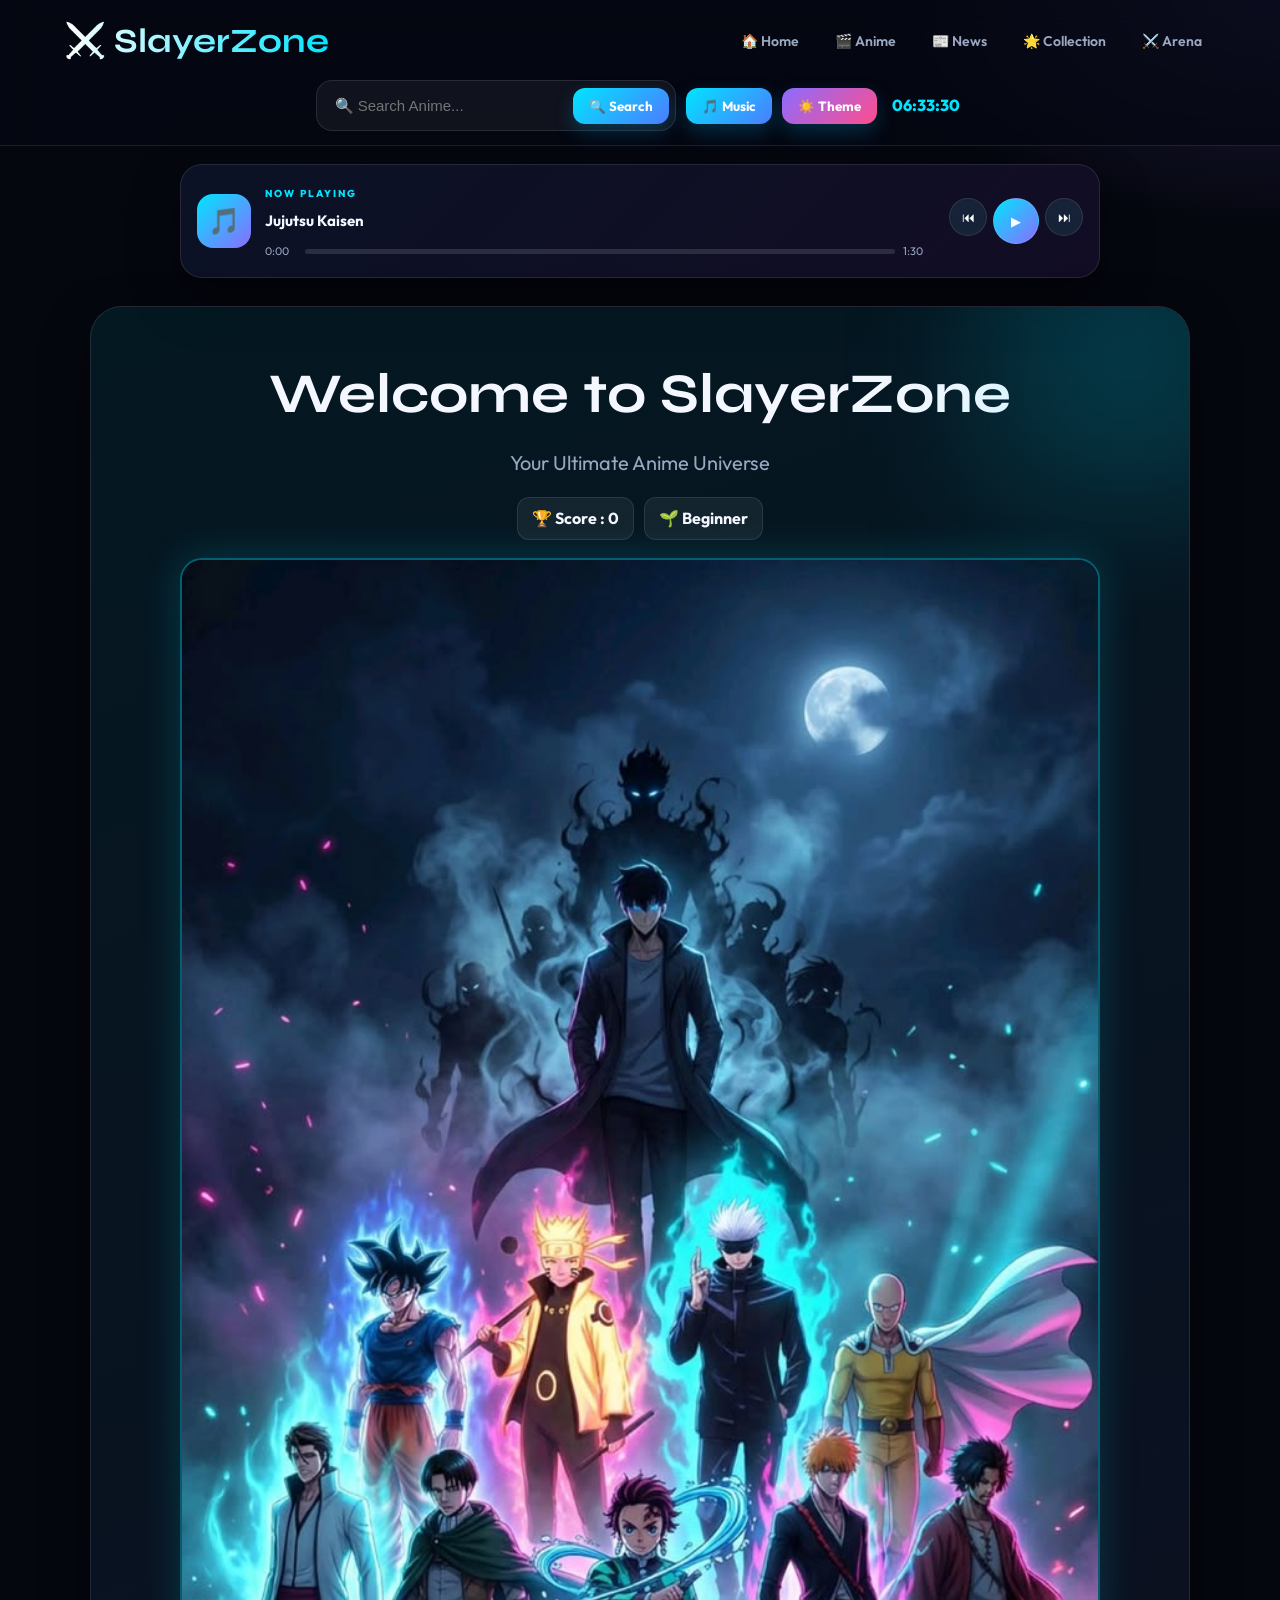
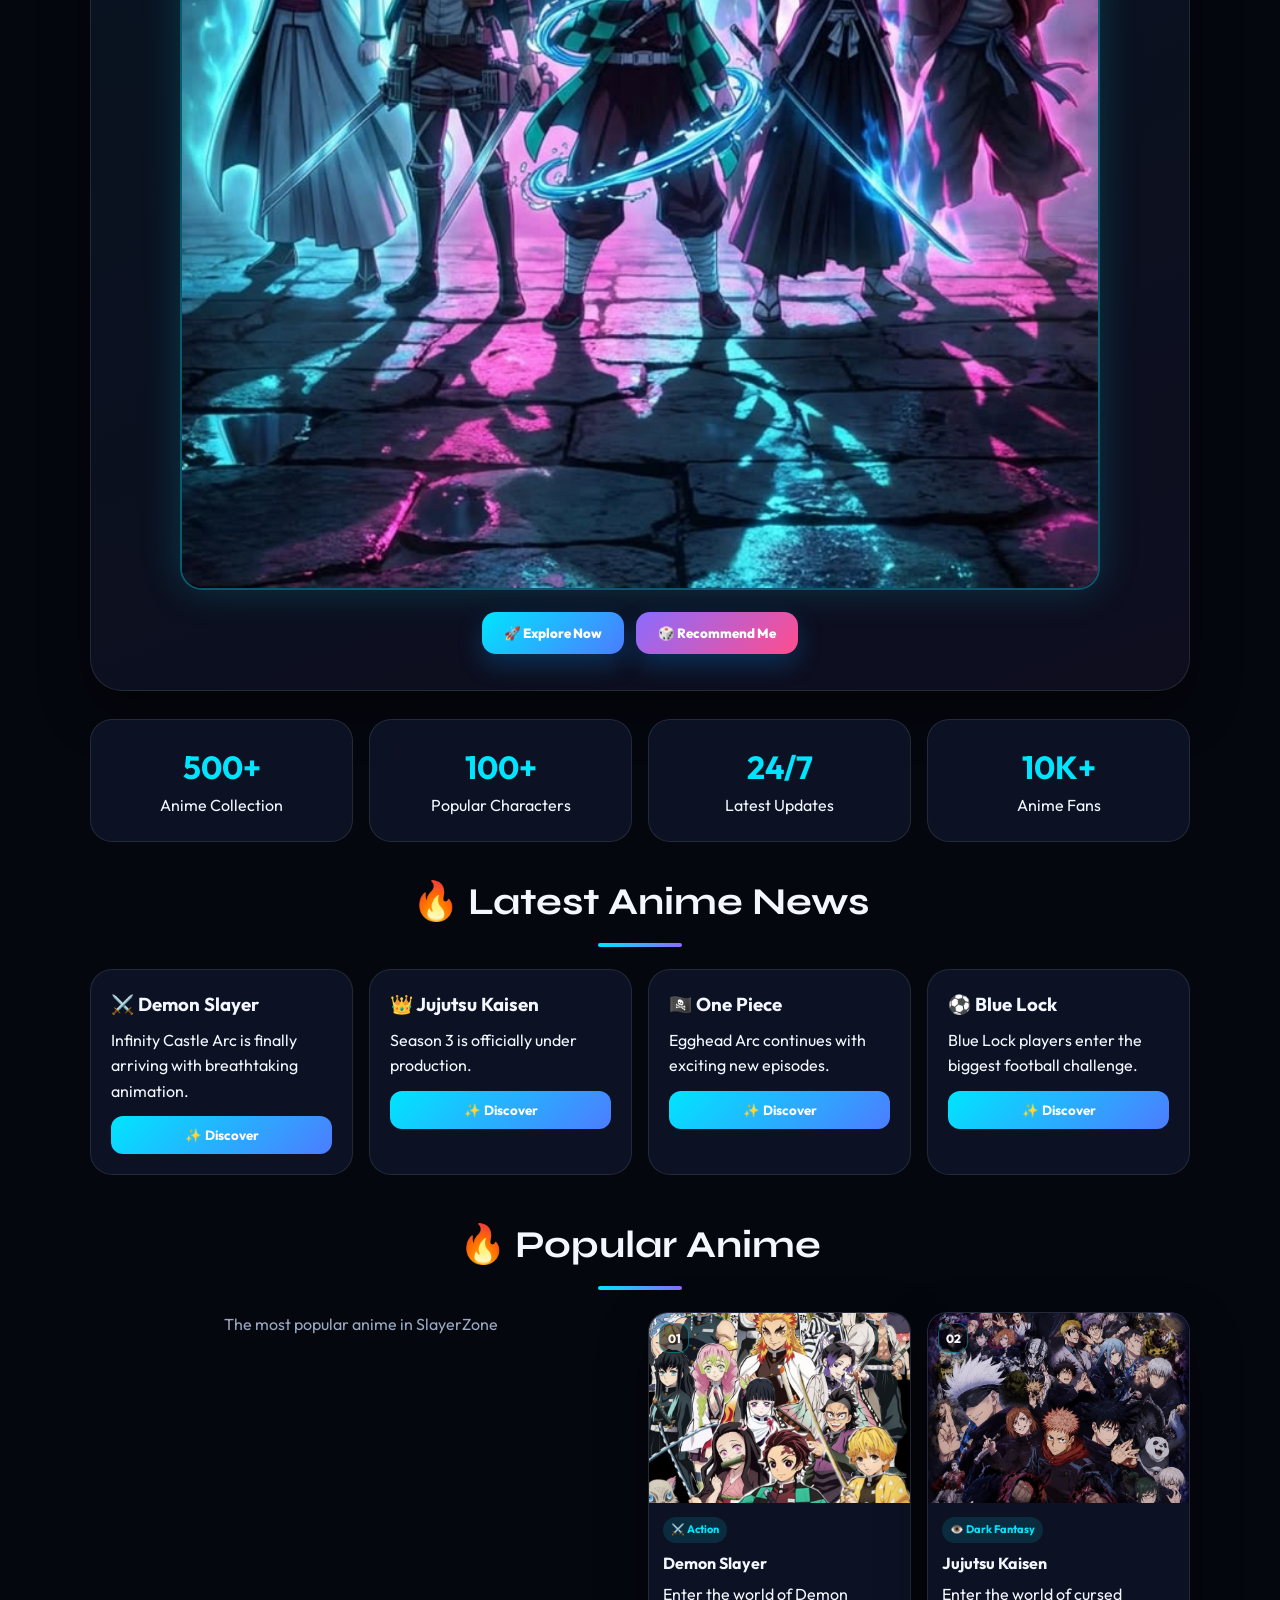
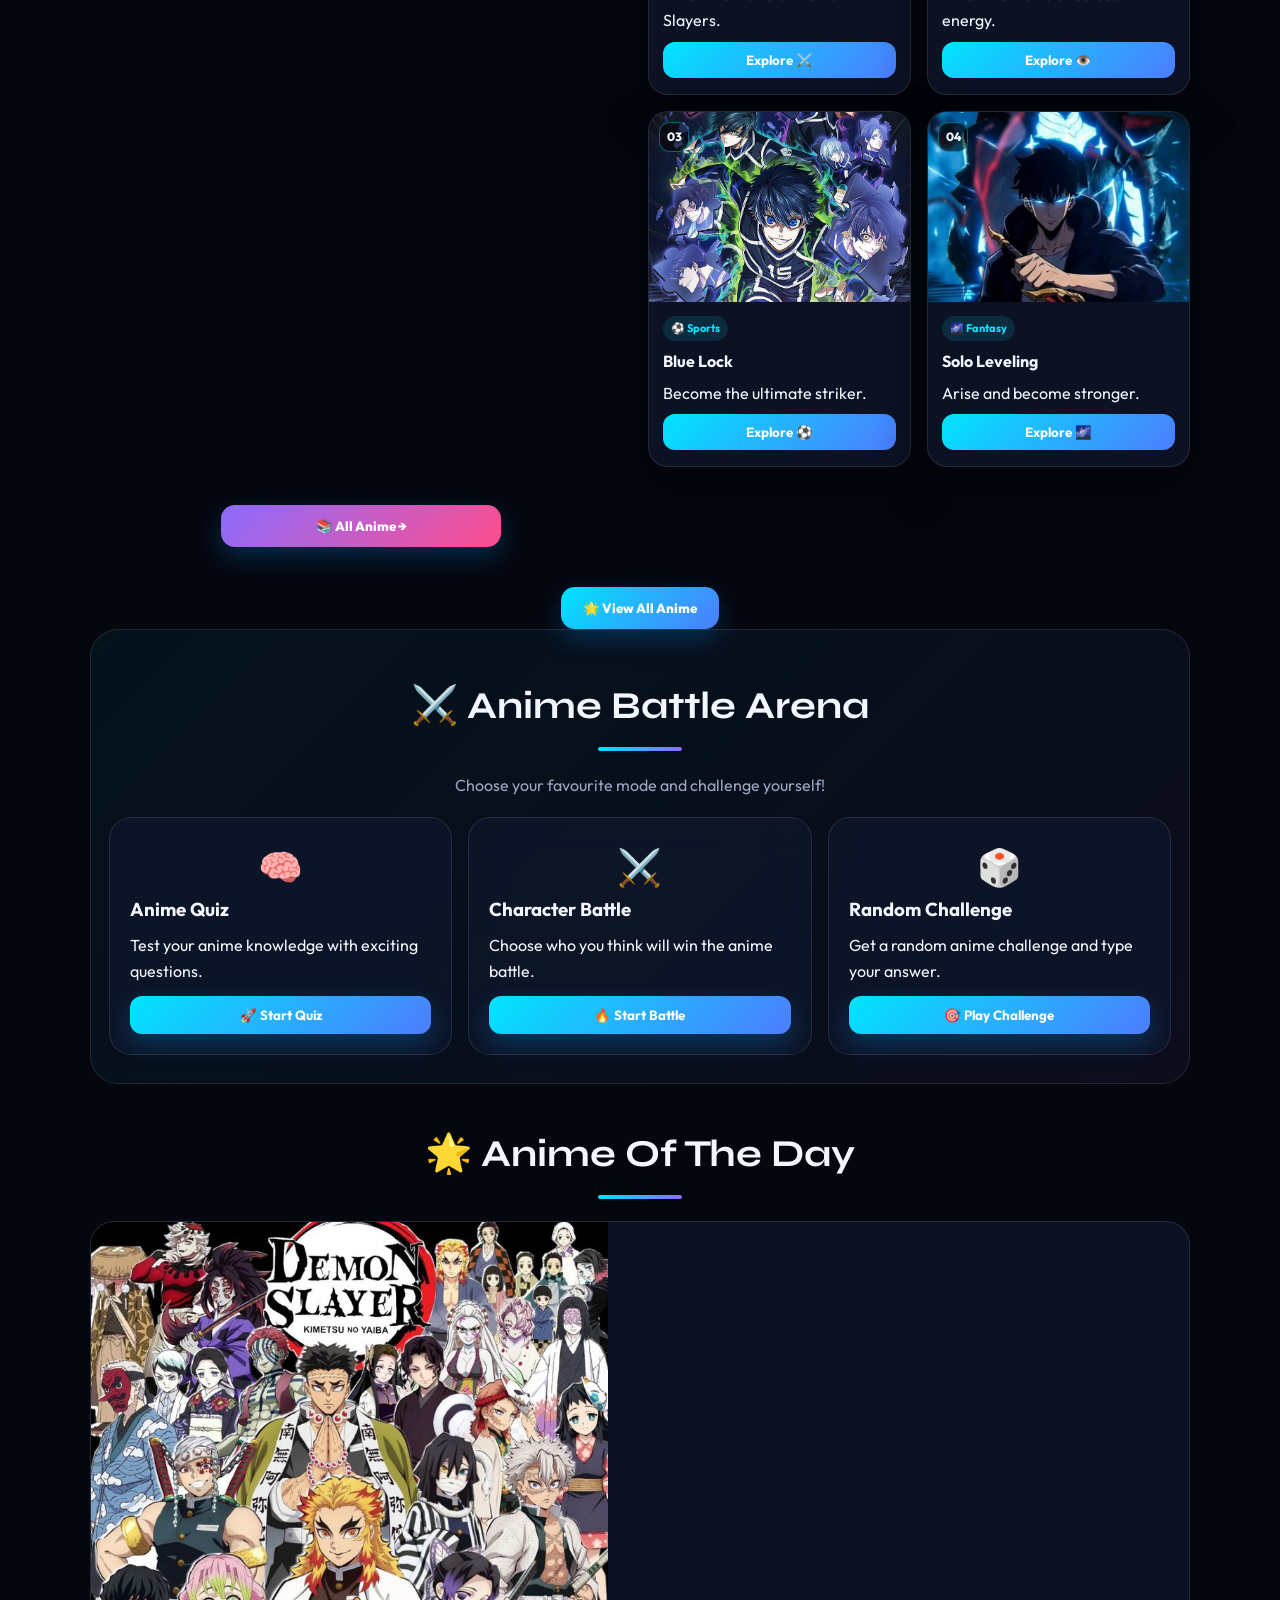
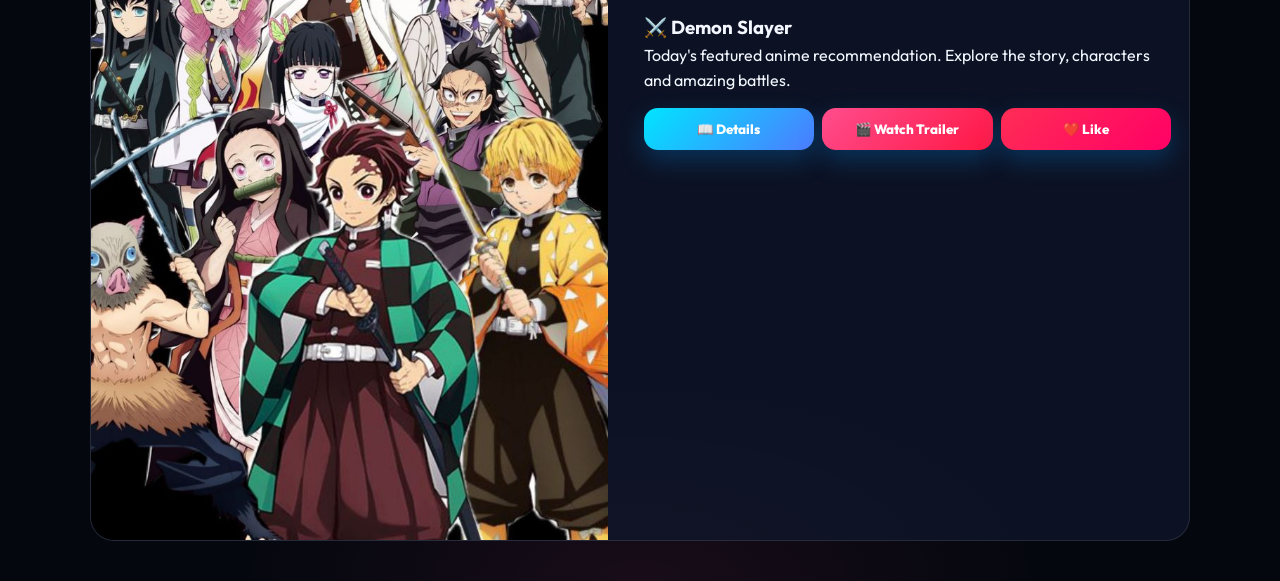
==== commit 3d799d5a: "Update index.html" ====
--- a/index.html
+++ b/index.html
@@ -1190,35 +1190,3 @@
   if(s){ s.style.display='none'; s.style.opacity='0'; }
 }, 4000);
 </script>
-
-<!-- ⚔️ SLAYERZONE ANIME EFFECTS -->
-<div class="anime-effects" aria-hidden="true">
-
-    <div class="effect effect-water">
-        <span>💧</span>
-        <small>Water</small>
-    </div>
-
-    <div class="effect effect-mist">
-        <span>🌫️</span>
-        <small>Mist</small>
-    </div>
-
-    <div class="effect effect-flame">
-        <span>🔥</span>
-        <small>Flame</small>
-    </div>
-
-    <div class="effect effect-thunder">
-        <span>⚡</span>
-        <small>Thunder</small>
-    </div>
-
-    <div class="effect effect-purple">
-        <span>🟣</span>
-        <small>Void</small>
-    </div>
-
-</div>
-</body>
-</html>
--- a/style.css
+++ b/style.css
@@ -392,3 +392,18 @@
 @media(max-width:380px){
   .anime-grid,.popular-grid,.all-anime-grid{grid-template-columns:1fr}
       }
+
+            width: 34px;
+        height: 34px;
+
+        background: rgba(10,18,35,0.45);
+    }
+
+    .effect span {
+        font-size: 16px;
+    }
+
+    .effect small {
+        display: none;
+    }
+  }
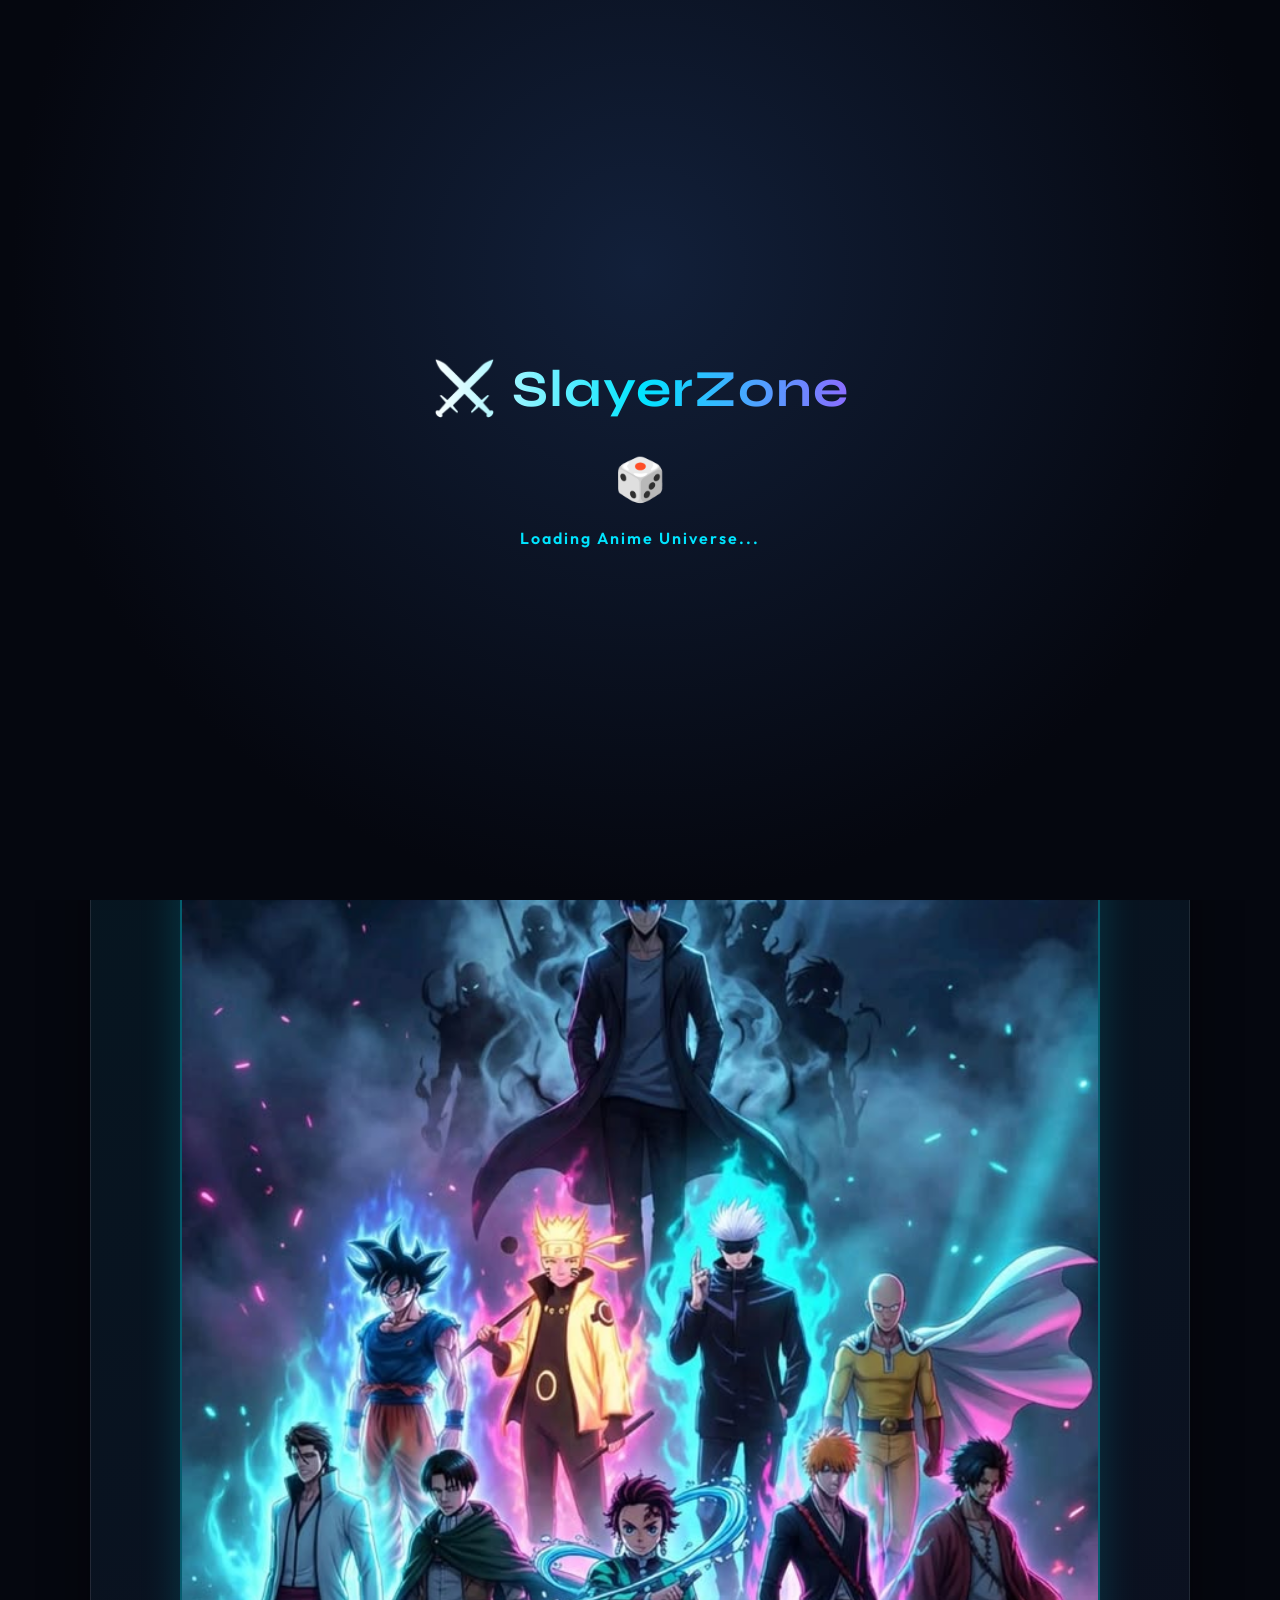
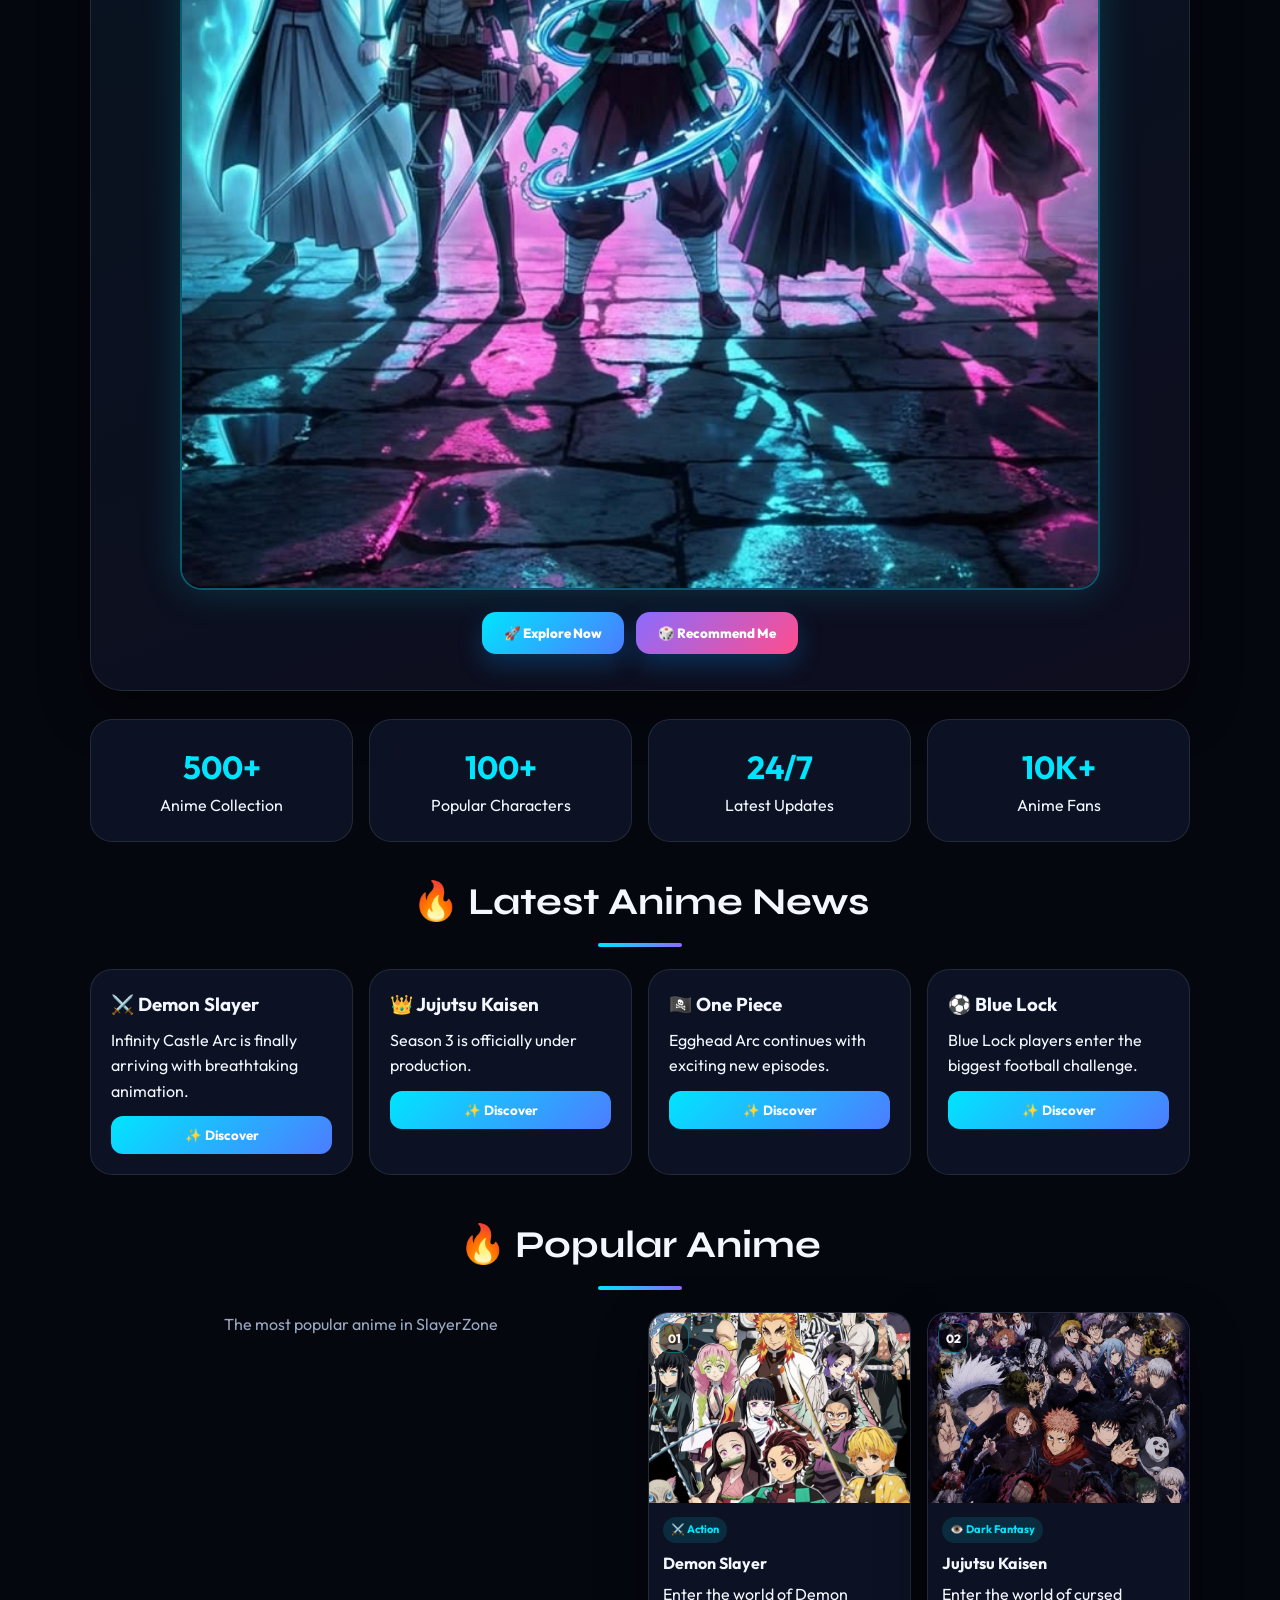
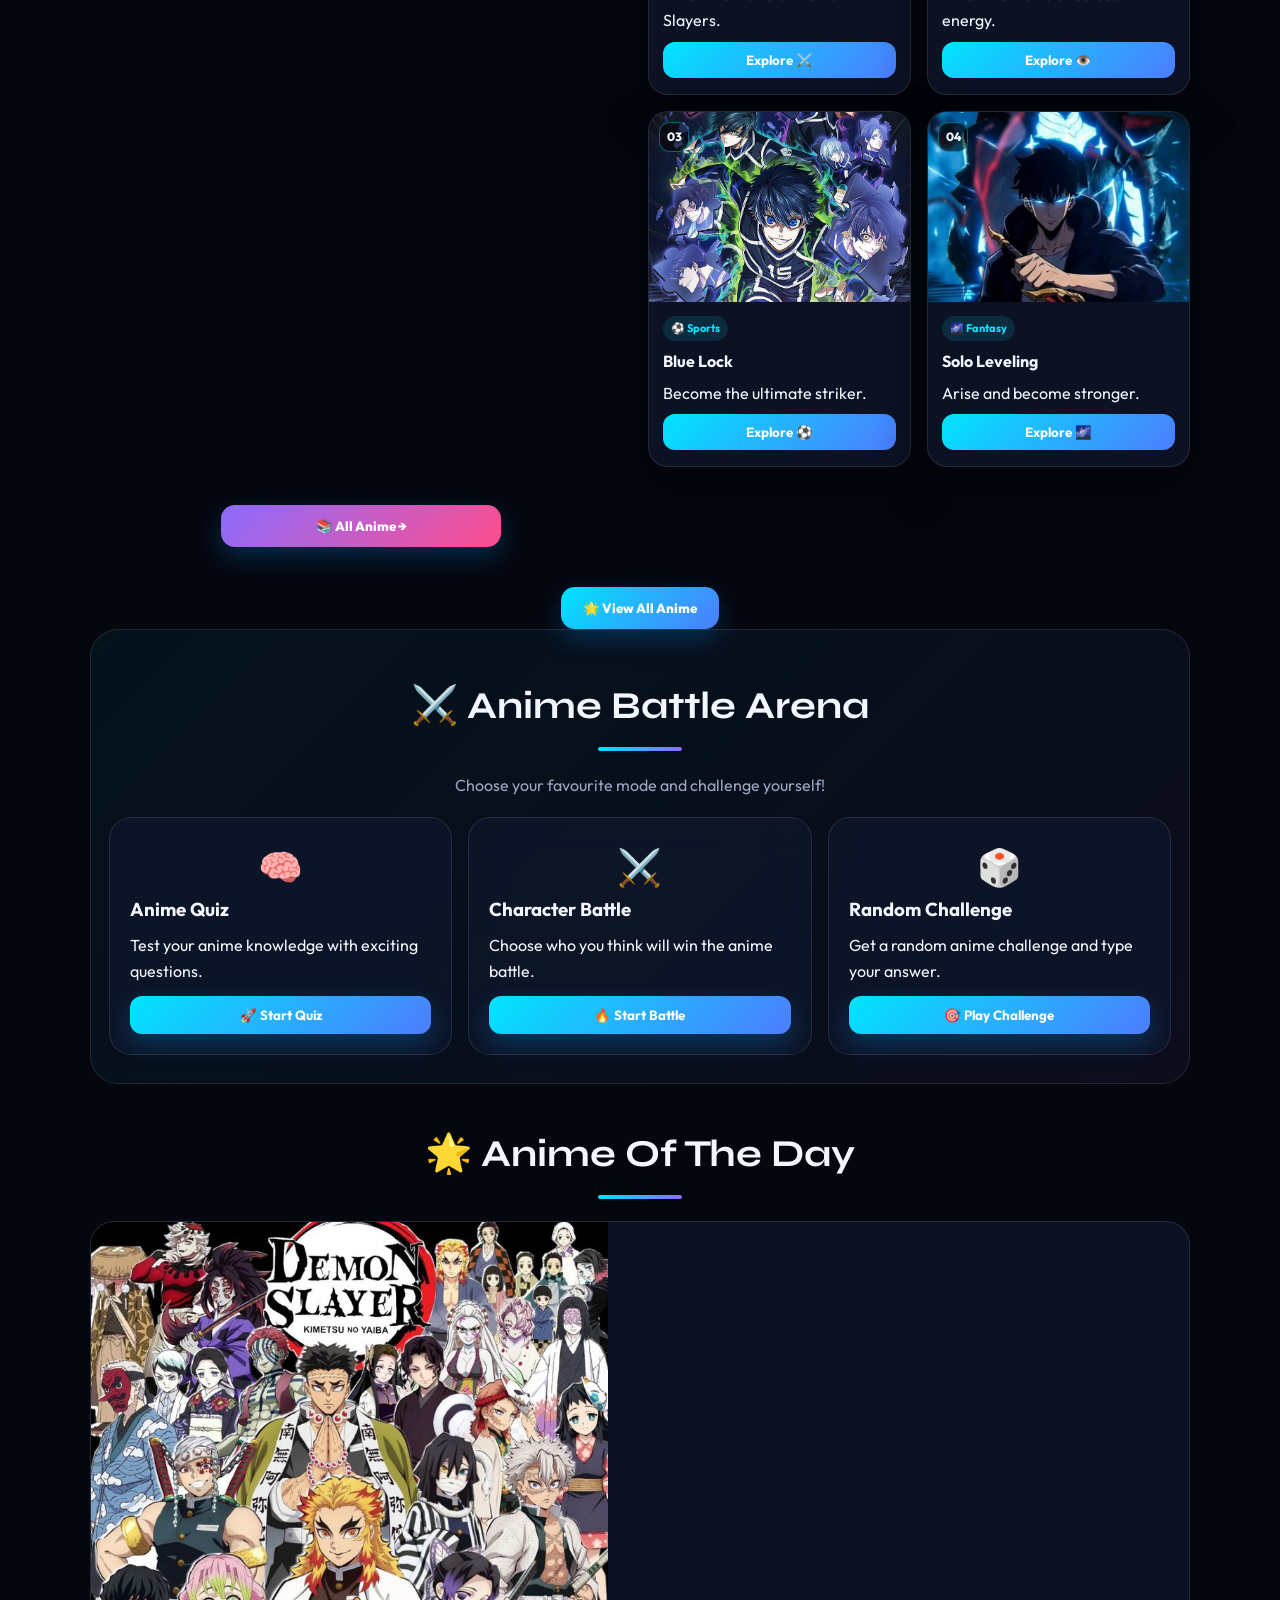
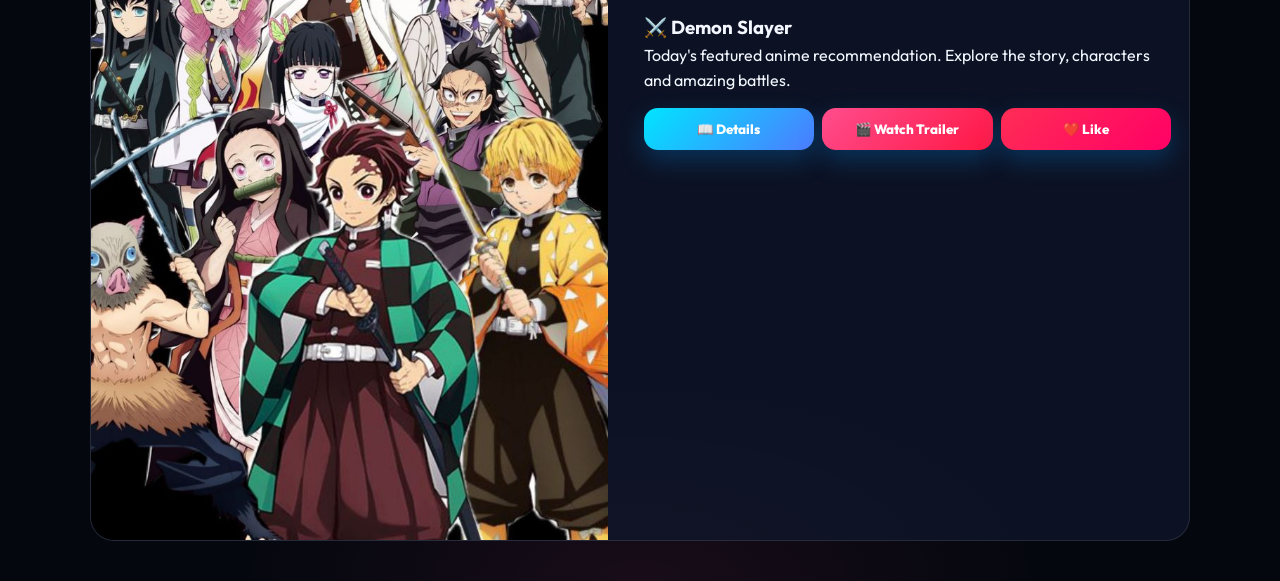
==== commit 44727c83: "Update index.html" ====
--- a/index.html
+++ b/index.html
@@ -1190,3 +1190,5 @@
   if(s){ s.style.display='none'; s.style.opacity='0'; }
 }, 4000);
 </script>
+</body>
+</html>
--- a/style.css
+++ b/style.css
@@ -392,18 +392,3 @@
 @media(max-width:380px){
   .anime-grid,.popular-grid,.all-anime-grid{grid-template-columns:1fr}
       }
-
-            width: 34px;
-        height: 34px;
-
-        background: rgba(10,18,35,0.45);
-    }
-
-    .effect span {
-        font-size: 16px;
-    }
-
-    .effect small {
-        display: none;
-    }
-  }
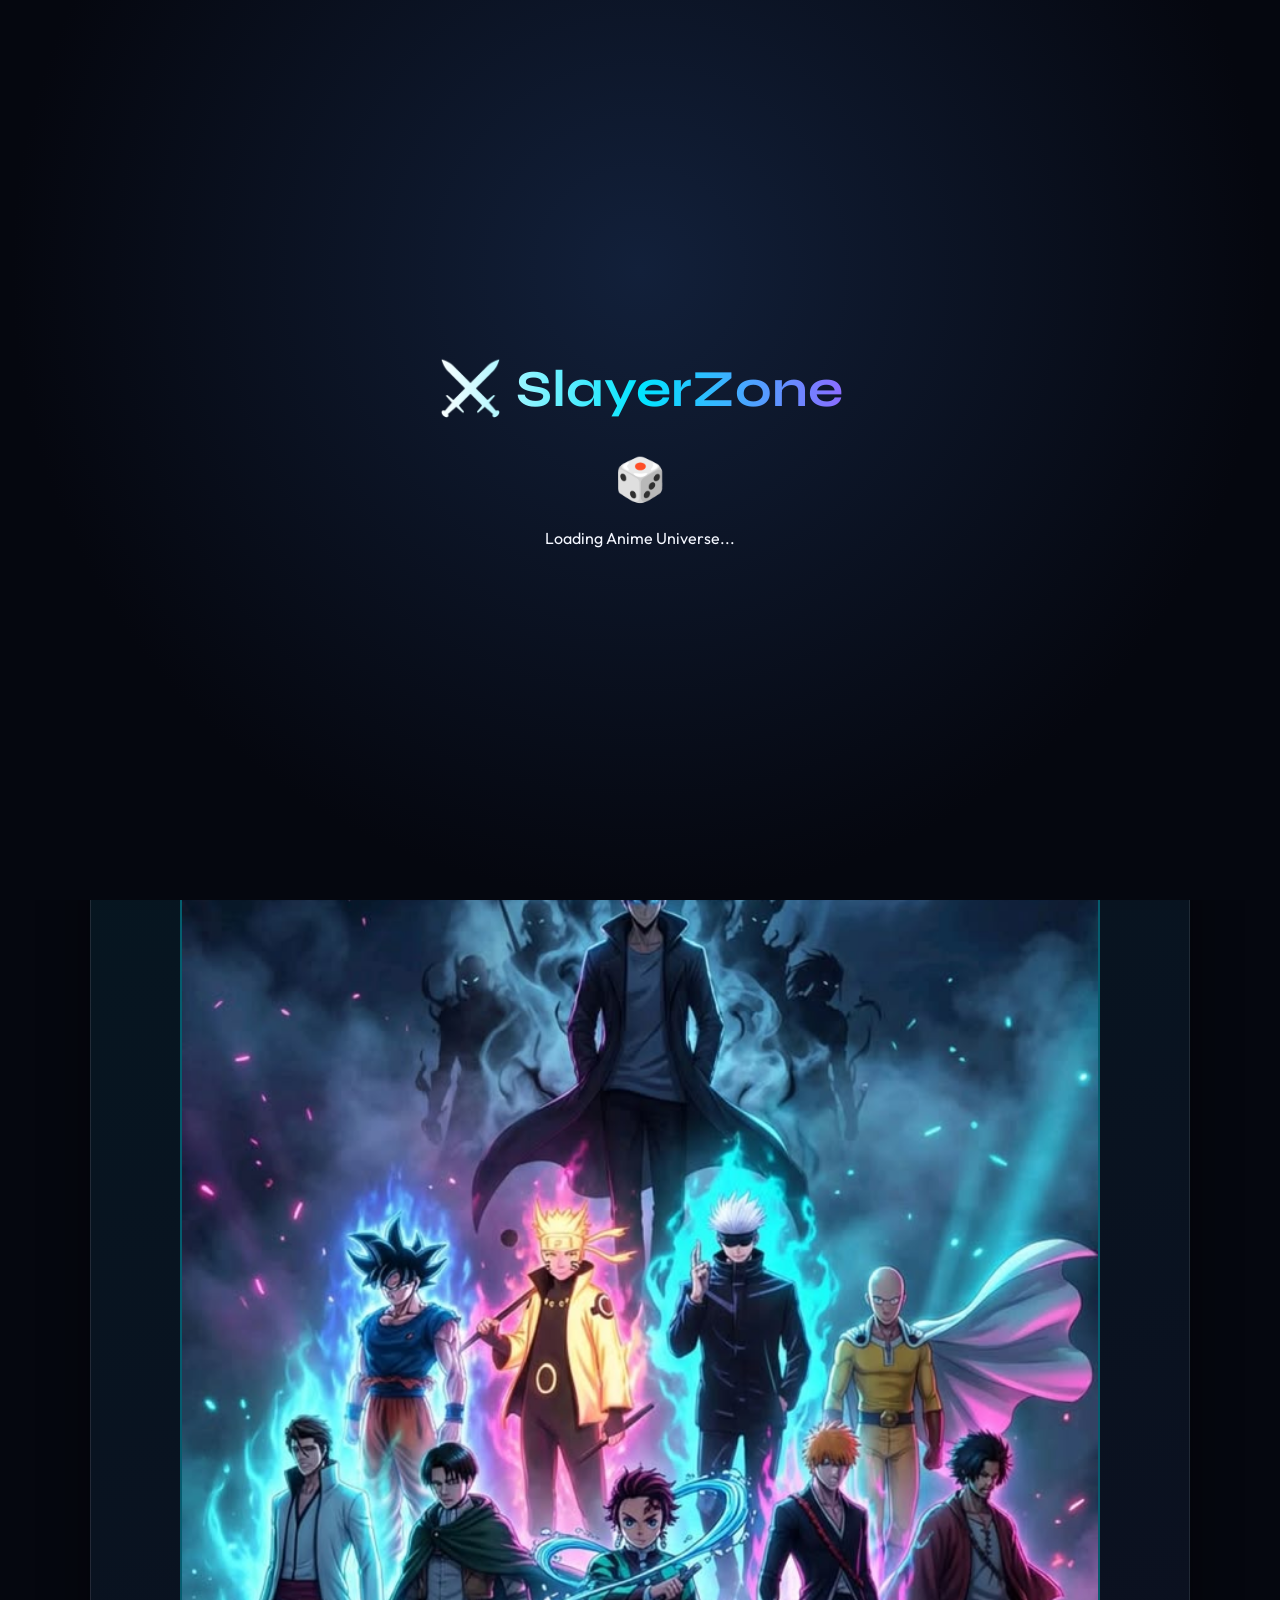
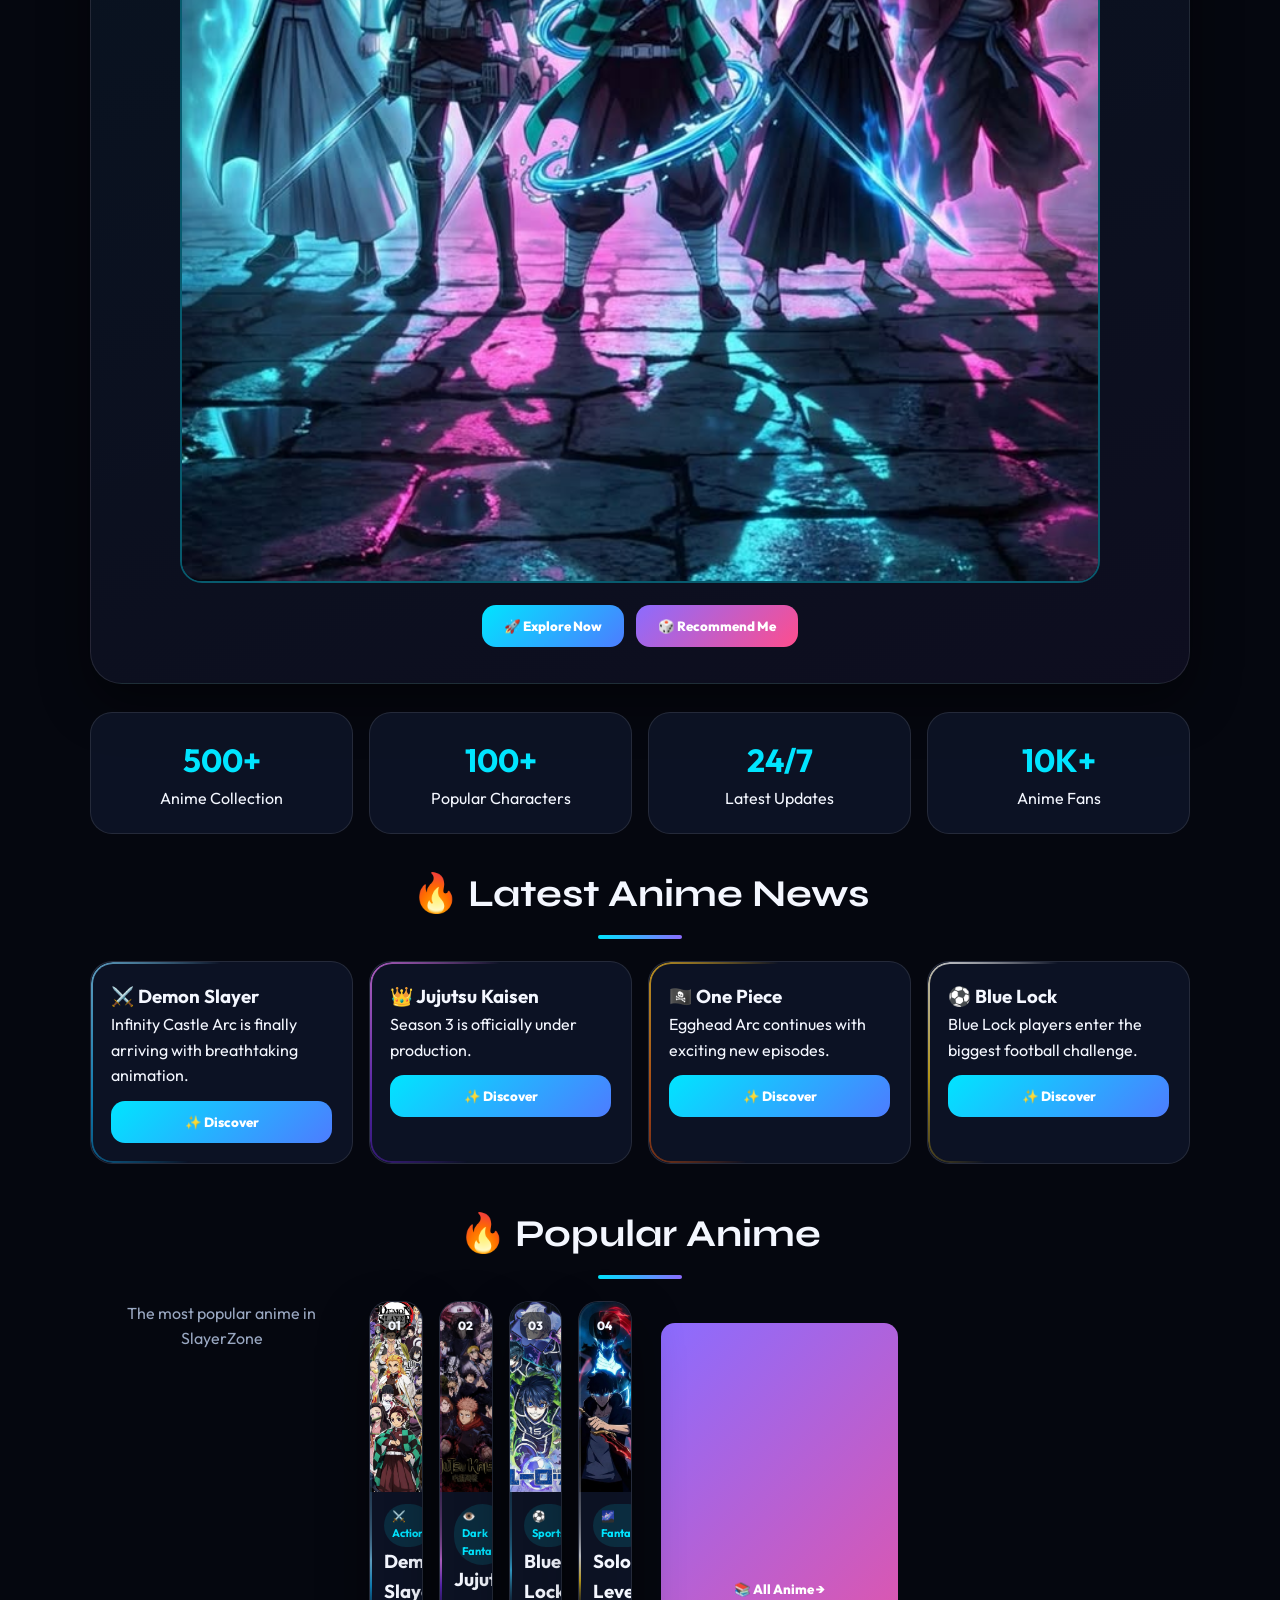
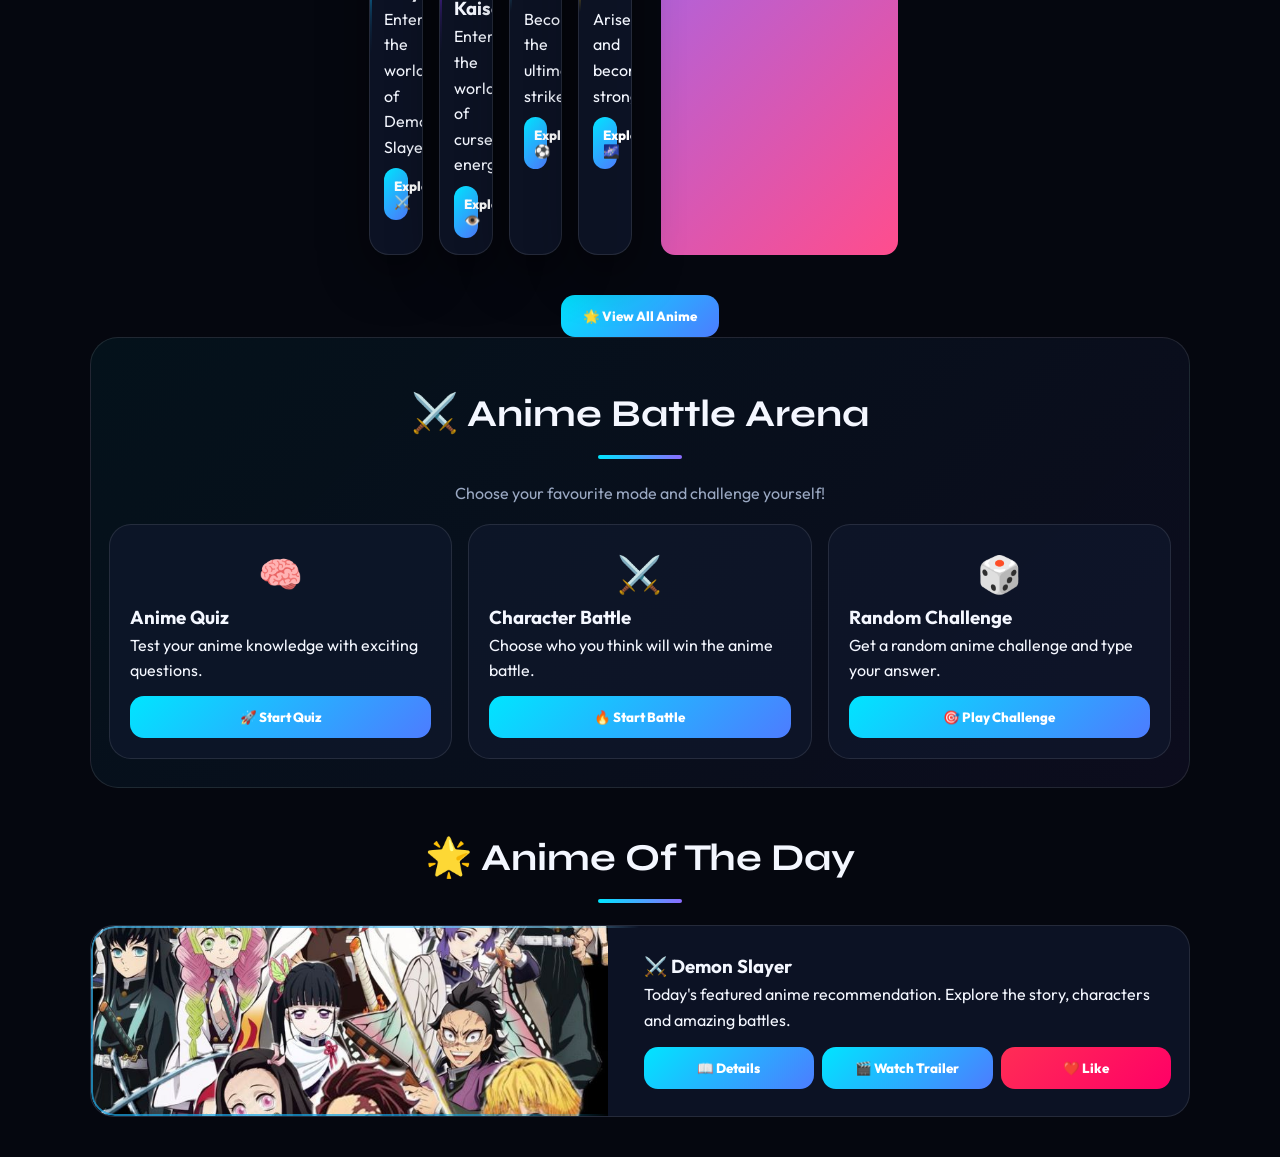
==== commit c5459450: "Update index.html" ====
--- a/index.html
+++ b/index.html
@@ -17,8 +17,7 @@
 
 <link rel="stylesheet" href="style.css">
 
-<link rel="icon" href="favicon.ico">
-
+<link rel="icon" href="banner.jpg">
 </head>
 
 <body>
@@ -98,7 +97,7 @@
                 📰 News
             </a>
 
-            <a href="#collection">
+            <a href="#popular">
                 🌟 Collection
             </a>
 
--- a/style.css
+++ b/style.css
@@ -2,7 +2,6 @@
 
 :root{
   --bg:#05070f;
-  --bg2:#0a1020;
   --card:rgba(16,24,45,.72);
   --stroke:rgba(255,255,255,.10);
   --cyan:#00e5ff;
@@ -15,380 +14,206 @@
   --radius:22px;
   --glass:blur(18px);
 }
-
 *{box-sizing:border-box;margin:0;padding:0}
-html{scroll-behavior:smooth;width:100%;overflow-x:hidden}
+html{scroll-behavior:smooth;overflow-x:hidden}
 body{
   font-family:'Outfit',sans-serif;
   background:
     radial-gradient(1200px 600px at 10% -10%, rgba(0,229,255,.16), transparent 50%),
     radial-gradient(900px 500px at 100% 0%, rgba(139,108,255,.18), transparent 45%),
-    radial-gradient(800px 400px at 50% 100%, rgba(255,77,141,.08), transparent 50%),
     var(--bg);
-  color:var(--text);
-  line-height:1.6;
-  min-height:100vh;
-  overflow-x:hidden;
+  color:var(--text);line-height:1.6;min-height:100vh;overflow-x:hidden;
 }
 img{max-width:100%;display:block}
 a{color:inherit;text-decoration:none}
-button{font-family:inherit;cursor:pointer;border:none;outline:none}
-
-body.light-theme{
-  --bg:#eef3ff;
-  --bg2:#ffffff;
-  --card:rgba(255,255,255,.78);
-  --stroke:rgba(20,40,80,.12);
-  --text:#101828;
-  --muted:#4b5875;
-  --shadow:0 16px 40px rgba(40,70,140,.12);
-}
-
-/* LOADING */
+button{font-family:inherit;cursor:pointer;border:none}
+
 #loadingScreen,.loading-screen{
-  position:fixed;inset:0;z-index:99999;
-  display:flex;align-items:center;justify-content:center;
-  background:radial-gradient(circle at 50% 30%, #12203a, #05070f 70%);
-  text-align:center;
-}
-.loader-box h2{
-  font-family:'Syne',sans-serif;
-  font-size:clamp(28px,7vw,52px);
-  letter-spacing:1px;
+  position:fixed;inset:0;z-index:99999;display:flex;align-items:center;justify-content:center;
+  background:radial-gradient(circle at 50% 30%, #12203a, #05070f 70%);text-align:center;
+}
+.loader-box h2{font-family:'Syne',sans-serif;font-size:clamp(28px,7vw,52px);
   background:linear-gradient(90deg,#fff,var(--cyan),var(--purple));
-  -webkit-background-clip:text;background-clip:text;color:transparent;
-}
+  -webkit-background-clip:text;background-clip:text;color:transparent}
 #dice{font-size:42px;margin:14px 0;animation:pulse 1s infinite alternate}
-.loader-box p{color:var(--cyan);letter-spacing:2px;font-weight:600}
-
 @keyframes pulse{from{transform:scale(1)}to{transform:scale(1.18)}}
 @keyframes float{0%,100%{transform:translateY(0)}50%{transform:translateY(-8px)}}
-@keyframes glow{
-  from{text-shadow:0 0 12px rgba(0,229,255,.3)}
-  to{text-shadow:0 0 28px rgba(0,229,255,.7),0 0 50px rgba(139,108,255,.3)}
-}
-
-/* HEADER */
+
 .main-header,header{
-  position:sticky;top:0;z-index:1000;
-  padding:14px 5%;
-  background:rgba(5,8,18,.72);
-  backdrop-filter:var(--glass);
-  border-bottom:1px solid var(--stroke);
-}
-.header-top{
-  display:flex;align-items:center;justify-content:space-between;
-  gap:16px;flex-wrap:wrap;
-}
-.logo,header h1{
-  font-family:'Syne',sans-serif;
-  font-size:clamp(22px,4vw,34px);
-  background:linear-gradient(90deg,#fff,var(--cyan));
-  -webkit-background-clip:text;background-clip:text;color:transparent;
-}
-.main-nav,nav{
-  display:flex;gap:8px;flex-wrap:wrap;justify-content:center;
-}
-.main-nav a,nav a{
-  padding:8px 14px;border-radius:999px;font-weight:600;font-size:14px;
-  color:var(--muted);transition:.25s;
-}
-.main-nav a:hover,nav a:hover{
-  color:#fff;background:rgba(0,229,255,.12);box-shadow:0 0 18px rgba(0,229,255,.15);
-}
-
-.header-controls{
-  display:flex;align-items:center;justify-content:center;
-  gap:10px;flex-wrap:wrap;margin-top:12px;
-}
-.search-box{
-  display:flex;align-items:center;gap:8px;
-  padding:6px;border-radius:16px;
-  background:rgba(255,255,255,.05);
-  border:1px solid var(--stroke);
-  min-width:min(100%,360px);
-}
-.search-box input{
-  flex:1;border:none;outline:none;background:transparent;
-  color:var(--text);padding:10px 12px;font-size:15px;
-}
+  position:sticky;top:0;z-index:1000;padding:14px 5%;
+  background:rgba(5,8,18,.72);backdrop-filter:var(--glass);border-bottom:1px solid var(--stroke);
+}
+.header-top{display:flex;align-items:center;justify-content:space-between;gap:16px;flex-wrap:wrap}
+.logo,header h1{font-family:'Syne',sans-serif;font-size:clamp(22px,4vw,34px);
+  background:linear-gradient(90deg,#fff,var(--cyan));-webkit-background-clip:text;background-clip:text;color:transparent}
+.main-nav,nav{display:flex;gap:8px;flex-wrap:wrap;justify-content:center}
+.main-nav a,nav a{padding:8px 14px;border-radius:999px;font-weight:600;font-size:14px;color:var(--muted)}
+.main-nav a:hover,nav a:hover{color:#fff;background:rgba(0,229,255,.12)}
+.header-controls{display:flex;align-items:center;justify-content:center;gap:10px;flex-wrap:wrap;margin-top:12px}
+.search-box{display:flex;align-items:center;gap:8px;padding:6px;border-radius:16px;background:rgba(255,255,255,.05);border:1px solid var(--stroke);min-width:min(100%,360px)}
+.search-box input{flex:1;border:none;outline:none;background:transparent;color:var(--text);padding:10px 12px}
 .search-box button,#searchBtn,.music-btn,.theme-btn{
   padding:10px 16px;border-radius:12px;font-weight:700;color:#fff;
   background:linear-gradient(135deg,var(--cyan),var(--blue));
-  box-shadow:0 8px 20px rgba(0,180,255,.22);
-  transition:.2s;
 }
 .theme-btn{background:linear-gradient(135deg,var(--purple),var(--pink))}
-.search-box button:hover,.music-btn:hover,.theme-btn:hover{transform:translateY(-2px)}
-#liveClock{font-weight:800;color:var(--cyan);min-width:78px;text-align:center}
-
-/* MUSIC BAR */
+#liveClock{font-weight:800;color:var(--cyan)}
+
 .music-player-bar{
-  width:min(920px,92%);
-  margin:18px auto;
-  padding:14px 16px;
-  display:flex;align-items:center;gap:14px;
+  width:min(920px,92%);margin:18px auto;padding:14px 16px;display:flex;align-items:center;gap:14px;
   background:linear-gradient(135deg,rgba(12,20,40,.9),rgba(20,14,40,.88));
-  border:1px solid var(--stroke);
-  border-radius:22px;
-  box-shadow:var(--shadow);
-  backdrop-filter:var(--glass);
-}
-.music-cover{
-  width:54px;height:54px;border-radius:16px;flex-shrink:0;
-  display:grid;place-items:center;font-size:26px;
-  background:linear-gradient(135deg,var(--cyan),var(--purple));
-  animation:pulse 2s infinite alternate;
-}
+  border:1px solid var(--stroke);border-radius:22px;box-shadow:var(--shadow);backdrop-filter:var(--glass);
+}
+.music-cover{width:54px;height:54px;border-radius:16px;display:grid;place-items:center;font-size:26px;background:linear-gradient(135deg,var(--cyan),var(--purple))}
 .music-details{flex:1;min-width:0}
 .now-playing{font-size:10px;letter-spacing:2px;color:var(--cyan);font-weight:800}
-.music-details h3,#songName{
-  white-space:nowrap;overflow:hidden;text-overflow:ellipsis;
-  font-size:15px;margin:4px 0 8px;
-}
+#songName{white-space:nowrap;overflow:hidden;text-overflow:ellipsis;font-size:15px;margin:4px 0 8px}
 .music-progress-area{display:flex;align-items:center;gap:8px}
 .music-progress-area span{font-size:11px;color:var(--muted);min-width:32px}
 .music-seekbar{position:relative;flex:1;height:22px;display:flex;align-items:center}
-.music-seekbar::before{
-  content:"";position:absolute;left:0;right:0;height:5px;border-radius:20px;
-  background:rgba(255,255,255,.12);
-}
-.music-progress-fill{
-  position:absolute;left:0;height:5px;width:0;border-radius:20px;
-  background:linear-gradient(90deg,var(--cyan),var(--purple),var(--pink));
-  box-shadow:0 0 10px var(--cyan);
-}
+.music-seekbar::before{content:"";position:absolute;left:0;right:0;height:5px;border-radius:20px;background:rgba(255,255,255,.12)}
+.music-progress-fill{position:absolute;left:0;height:5px;width:0;border-radius:20px;background:linear-gradient(90deg,var(--cyan),var(--purple))}
 #musicSeek{position:absolute;inset:0;width:100%;opacity:0;cursor:pointer;z-index:2}
 .music-controls{display:flex;gap:6px}
-.music-controls button{
-  width:38px;height:38px;border-radius:50%;
-  background:#152238;color:#fff;border:1px solid var(--stroke);
-}
-.music-controls .play-main,#musicBtn.play-main{
-  width:46px;height:46px;
-  background:linear-gradient(135deg,var(--cyan),var(--purple));
-}
-
-/* HERO */
-.hero{
-  width:min(1100px,92%);
-  margin:28px auto;
-  padding:42px 22px 36px;
-  text-align:center;
-  border-radius:32px;
-  position:relative;overflow:hidden;
-  background:linear-gradient(160deg,rgba(0,229,255,.08),rgba(139,108,255,.07));
-  border:1px solid var(--stroke);
-  box-shadow:var(--shadow);
-}
-.hero::before{
-  content:"";position:absolute;width:280px;height:280px;right:-80px;top:-90px;
-  background:rgba(0,229,255,.16);filter:blur(70px);pointer-events:none;
-}
-.hero h2{
-  font-family:'Syne',sans-serif;
-  font-size:clamp(28px,6vw,56px);
-  animation:glow 2.4s infinite alternate;
-}
-.hero p{color:var(--muted);font-size:clamp(15px,2.4vw,20px);margin:8px 0 18px}
+.music-controls button{width:38px;height:38px;border-radius:50%;background:#152238;color:#fff;border:1px solid var(--stroke)}
+.play-main,#musicBtn.play-main{width:46px;height:46px;background:linear-gradient(135deg,var(--cyan),var(--purple))}
+
+.hero{width:min(1100px,92%);margin:28px auto;padding:42px 22px 36px;text-align:center;border-radius:32px;
+  background:linear-gradient(160deg,rgba(0,229,255,.08),rgba(139,108,255,.07));border:1px solid var(--stroke);box-shadow:var(--shadow)}
+.hero h2{font-family:'Syne',sans-serif;font-size:clamp(28px,6vw,56px)}
+.hero p{color:var(--muted);margin:8px 0 18px}
 .hero-status{display:flex;justify-content:center;gap:10px;flex-wrap:wrap;margin-bottom:18px}
-#score,#level{
-  padding:8px 14px;border-radius:12px;
-  background:rgba(255,255,255,.06);border:1px solid var(--stroke);font-weight:700;
-}
-.slider{display:flex;justify-content:center}
-.banner,#sliderImage{
-  width:92%;max-width:920px;border-radius:22px;
-  border:2px solid rgba(0,229,255,.35);
-  box-shadow:0 0 40px rgba(0,229,255,.18);
-  animation:float 5s ease-in-out infinite;
-}
+#score,#level{padding:8px 14px;border-radius:12px;background:rgba(255,255,255,.06);border:1px solid var(--stroke);font-weight:700}
+.banner,#sliderImage{width:92%;max-width:920px;border-radius:22px;border:2px solid rgba(0,229,255,.35);margin:0 auto;animation:float 5s ease-in-out infinite}
 .hero-buttons{display:flex;justify-content:center;gap:12px;flex-wrap:wrap;margin-top:22px}
-.hero-buttons button,.view-all-btn,.all-anime-btn,.arena-btn,.card-buttons button,.popup-buttons button{
-  padding:13px 22px;border-radius:14px;font-weight:800;color:#fff;
-  background:linear-gradient(135deg,var(--cyan),var(--blue));
-  box-shadow:0 10px 24px rgba(0,150,255,.25);transition:.2s;
-}
-.hero-buttons button:last-child,.all-anime-btn{
-  background:linear-gradient(135deg,var(--purple),var(--pink));
-}
-.hero-buttons button:hover,.view-all-btn:hover,.all-anime-btn:hover,.arena-btn:hover{
-  transform:translateY(-3px) scale(1.03);
-}
-
-/* STATS */
-.stats{
-  width:min(1100px,92%);margin:10px auto 30px;
-  display:grid;grid-template-columns:repeat(auto-fit,minmax(170px,1fr));gap:16px;
-}
-.stat-box{
-  padding:22px 16px;text-align:center;border-radius:var(--radius);
-  background:var(--card);border:1px solid var(--stroke);
-  backdrop-filter:var(--glass);transition:.25s;
-}
-.stat-box:hover{transform:translateY(-6px);border-color:rgba(0,229,255,.4)}
+.hero-buttons button,.view-all-btn,.all-anime-btn,.arena-btn,.card-buttons button,.popup-buttons button,.news-card button,.anime-card button,.anime-mini-card button{
+  padding:13px 22px;border-radius:14px;font-weight:800;color:#fff;background:linear-gradient(135deg,var(--cyan),var(--blue));
+}
+.hero-buttons button:last-child,.all-anime-btn{background:linear-gradient(135deg,var(--purple),var(--pink))}
+
+.stats{width:min(1100px,92%);margin:10px auto 30px;display:grid;grid-template-columns:repeat(auto-fit,minmax(170px,1fr));gap:16px}
+.stat-box{padding:22px 16px;text-align:center;border-radius:var(--radius);background:var(--card);border:1px solid var(--stroke)}
 .stat-box h3{font-size:32px;color:var(--cyan)}
-
-/* TITLES */
-.title{
-  text-align:center;font-family:'Syne',sans-serif;
-  font-size:clamp(24px,4vw,38px);margin:18px 0 8px;
-}
-.title::after{
-  content:"";display:block;width:84px;height:4px;margin:10px auto 22px;
-  border-radius:20px;background:linear-gradient(90deg,var(--cyan),var(--purple));
-}
+.title{text-align:center;font-family:'Syne',sans-serif;font-size:clamp(24px,4vw,38px);margin:18px 0 8px}
+.title::after{content:"";display:block;width:84px;height:4px;margin:10px auto 22px;border-radius:20px;background:linear-gradient(90deg,var(--cyan),var(--purple))}
 .section-subtitle{text-align:center;color:var(--muted);margin-bottom:18px}
 
-/* NEWS */
 .news,.popular,.anime-day,.battle-arena{width:min(1100px,92%);margin:0 auto 40px}
-.news-container,.cards{
-  display:grid;grid-template-columns:repeat(auto-fit,minmax(230px,1fr));gap:16px;
-}
-.news-card,.card,.arena-card{
-  padding:20px;border-radius:var(--radius);
-  background:var(--card);border:1px solid var(--stroke);
-  backdrop-filter:var(--glass);transition:.25s;
-}
-.news-card:hover,.card:hover{transform:translateY(-7px);border-color:rgba(0,229,255,.4)}
-.news-card h3,.card h3{margin-bottom:8px}
-.news-card button,.card button{
-  margin-top:12px;width:100%;padding:11px;border-radius:12px;font-weight:700;color:#fff;
-  background:linear-gradient(135deg,var(--cyan),var(--blue));
-}
-
-/* ANIME GRIDS */
-.anime-grid,.popular-grid,.all-anime-grid{
-  display:grid;grid-template-columns:repeat(2,minmax(0,1fr));gap:16px;
-}
-.anime-card,.anime-mini-card{
-  position:relative;overflow:hidden;border-radius:20px;
-  background:var(--card);border:1px solid var(--stroke);
-  box-shadow:var(--shadow);transition:.25s;
-}
-.anime-card:hover,.anime-mini-card:hover{
-  transform:translateY(-8px) scale(1.015);
-  border-color:rgba(0,229,255,.5);
-}
-.anime-card img,.anime-mini-card img,.anime-image img,.day-card img{
-  width:100%;height:190px;object-fit:cover;transition:.4s;
-}
-.anime-card:hover img,.anime-mini-card:hover img{transform:scale(1.07)}
+.news-container,.cards{display:grid;grid-template-columns:repeat(auto-fit,minmax(230px,1fr));gap:16px}
+.news-card,.card,.arena-card{padding:20px;border-radius:var(--radius);background:var(--card);border:1px solid var(--stroke)}
+.news-card button,.card button{margin-top:12px;width:100%}
+
+.anime-grid,.popular-grid,.all-anime-grid{display:grid;grid-template-columns:repeat(2,minmax(0,1fr));gap:16px}
+.anime-card,.anime-mini-card{overflow:hidden;border-radius:20px;background:var(--card);border:1px solid var(--stroke);box-shadow:var(--shadow)}
+.anime-card img,.anime-mini-card img,.anime-image img,.day-card img{width:100%;height:190px;object-fit:cover}
 .anime-card-content,.anime-mini-card{padding:12px 14px 16px}
-.anime-mini-card{padding-bottom:14px}
-.anime-mini-card h3,.anime-card h3{margin:8px 0 6px;font-size:16px}
-.anime-tag{
-  display:inline-block;font-size:11px;padding:4px 8px;border-radius:999px;
-  background:rgba(0,229,255,.12);color:var(--cyan);font-weight:700;
-}
-.anime-number{
-  position:absolute;top:10px;left:10px;z-index:2;
-  width:30px;height:30px;display:grid;place-items:center;
-  border-radius:10px;background:rgba(0,0,0,.55);border:1px solid rgba(0,229,255,.4);
-  font-weight:800;font-size:12px;
-}
-.anime-card button,.anime-mini-card button{
-  width:calc(100% - 0px);margin-top:8px;padding:10px;border-radius:12px;
-  font-weight:700;color:#fff;background:linear-gradient(135deg,var(--cyan),var(--blue));
-}
-.anime-card button:nth-of-type(2),.card-buttons button:nth-of-type(2){
-  background:linear-gradient(135deg,var(--pink),#ff1744);
-}
+.anime-tag{display:inline-block;font-size:11px;padding:4px 8px;border-radius:999px;background:rgba(0,229,255,.12);color:var(--cyan);font-weight:700}
+.anime-number{position:absolute;top:10px;left:10px;z-index:2;padding:4px 8px;border-radius:10px;background:rgba(0,0,0,.55);font-weight:800;font-size:12px}
+.anime-card button,.anime-mini-card button{width:100%;margin-top:8px;padding:10px}
 .like-btn{background:linear-gradient(135deg,#ff2d55,#ff0066)!important}
+.all-anime-btn{display:block;margin:22px auto 0;width:min(280px,90%)}
 .view-all{display:flex;justify-content:center;gap:12px;flex-wrap:wrap;margin-top:22px}
-.all-anime-btn{display:block;margin:22px auto 0;width:min(280px,90%)}
-
-/* ARENA */
-.battle-arena{
-  padding:28px 18px;border-radius:28px;
-  background:linear-gradient(135deg,rgba(0,229,255,.05),rgba(139,108,255,.06));
-  border:1px solid var(--stroke);
-}
+
+.battle-arena{padding:28px 18px;border-radius:28px;background:linear-gradient(135deg,rgba(0,229,255,.05),rgba(139,108,255,.06));border:1px solid var(--stroke)}
 .arena-text{text-align:center;color:var(--muted);margin-bottom:18px}
 .arena-icon{font-size:36px;text-align:center}
 .arena-btn{width:100%;margin-top:12px}
 
-/* DAY CARD */
-.day-card{
-  display:grid;grid-template-columns:1.1fr 1.2fr;gap:18px;align-items:center;
-  background:var(--card);border:1px solid var(--stroke);border-radius:24px;overflow:hidden;
-}
-.day-card img{height:100%;min-height:240px;object-fit:cover}
+.day-card{display:grid;grid-template-columns:1.1fr 1.2fr;gap:18px;align-items:center;background:var(--card);border:1px solid var(--stroke);border-radius:24px;overflow:hidden}
 .day-content{padding:18px}
 .card-buttons{display:flex;gap:8px;flex-wrap:wrap;margin-top:14px}
 .card-buttons button{flex:1;min-width:120px}
 
-/* POPUPS */
 .popup,#welcomePopup,#animePopup,#allAnimePopup,#quizPopup,.quiz-popup{
-  position:fixed;inset:0;z-index:10000;
-  display:none;align-items:center;justify-content:center;
-  padding:18px;background:rgba(0,0,0,.78);backdrop-filter:blur(10px);
+  position:fixed;inset:0;z-index:10000;display:none;align-items:center;justify-content:center;padding:18px;background:rgba(0,0,0,.78);
 }
 .popup.show,#quizPopup.show{display:flex!important}
-.popup-content,.quiz-box{
-  width:min(92%,520px);max-height:85vh;overflow:auto;
-  padding:26px 22px;border-radius:24px;position:relative;
-  background:linear-gradient(160deg,#101a2e,#18253f);
-  border:1px solid rgba(0,229,255,.28);
-  box-shadow:0 30px 80px rgba(0,0,0,.5);
-}
+.popup-content,.quiz-box{width:min(92%,520px);max-height:85vh;overflow:auto;padding:26px 22px;border-radius:24px;position:relative;background:linear-gradient(160deg,#101a2e,#18253f);border:1px solid rgba(0,229,255,.28)}
 .all-anime-popup{width:min(94%,860px)}
-.popup-content h2,#animeTitle,#quizTitle{color:var(--cyan);margin-bottom:8px}
-.close,.close-btn,.popup-close{
-  position:absolute;top:12px;right:12px;width:38px;height:38px;border-radius:50%;
-  background:#ff1744;color:#fff;font-size:18px;
-}
+.close,.close-btn,.popup-close{position:absolute;top:12px;right:12px;width:38px;height:38px;border-radius:50%;background:#ff1744;color:#fff}
 .popup-buttons{display:flex;gap:10px;flex-wrap:wrap;margin-top:16px}
 .popup-buttons button{flex:1}
-
-/* QUIZ */
-#quizQuestion{font-size:18px;margin:12px 0 16px}
 #quizOptions{display:flex;flex-direction:column;gap:10px}
-#quizOptions button{
-  width:100%;padding:12px;border-radius:13px;text-align:left;color:#fff;
-  background:#17263d;border:1px solid rgba(0,229,255,.18);font-weight:700;
-}
-#quizOptions button:hover{background:linear-gradient(135deg,var(--blue),var(--cyan))}
-#answerInput{
-  width:100%;margin-top:12px;padding:12px 14px;border-radius:12px;
-  border:1px solid rgba(0,229,255,.3);background:#0d1728;color:#fff;
-}
-#submitAnswer{
-  width:100%;margin-top:10px;padding:13px;border-radius:12px;font-weight:800;color:#fff;
-  background:linear-gradient(135deg,var(--cyan),var(--blue));
-}
-#quizResult{min-height:24px;margin-top:12px;font-weight:800}
-
-/* TOAST / TOP */
-.toast,#toast{
-  position:fixed;left:50%;bottom:24px;transform:translate(-50%,80px);
-  padding:12px 18px;border-radius:14px;background:#16243a;
-  border:1px solid var(--cyan);opacity:0;transition:.35s;z-index:100002;
-}
-.toast.show,#toast.show{opacity:1;transform:translate(-50%,0)}
-.notification,#notification{
-  position:fixed;top:18px;right:18px;max-width:320px;
-  padding:14px 16px;border-radius:14px;background:#17243a;
-  border:1px solid rgba(0,229,255,.3);transform:translateX(130%);
-  transition:.4s;z-index:100001;
-}
-.notification.show{transform:translateX(0)}
-.top-btn{
-  position:fixed;right:16px;bottom:16px;width:50px;height:50px;border-radius:50%;
-  background:linear-gradient(135deg,var(--cyan),var(--blue));color:#fff;font-size:22px;
-  box-shadow:0 8px 22px rgba(0,229,255,.3);z-index:9000;display:none;
-}
-
-footer{margin-top:40px;padding:28px 5%;text-align:center;color:var(--muted);border-top:1px solid var(--stroke)}
+#quizOptions button{width:100%;padding:12px;border-radius:13px;text-align:left;color:#fff;background:#17263d;border:1px solid rgba(0,229,255,.18);font-weight:700}
+#answerInput{width:100%;margin-top:12px;padding:12px 14px;border-radius:12px;border:1px solid rgba(0,229,255,.3);background:#0d1728;color:#fff}
+#submitAnswer{width:100%;margin-top:10px;padding:13px;border-radius:12px;font-weight:800;color:#fff;background:linear-gradient(135deg,var(--cyan),var(--blue))}
 
 @media(max-width:700px){
   .day-card{grid-template-columns:1fr}
   .day-card img{min-height:180px;height:180px}
   .anime-card img,.anime-mini-card img{height:150px}
-  .music-player-bar{padding:12px}
   .hero{padding:28px 14px}
-  .main-header,header{padding:12px 4%}
+}
+@media(min-width:760px){
+  .anime-grid,.popular-grid,.all-anime-grid{grid-template-columns:repeat(4,1fr)}
 }
 @media(max-width:380px){
   .anime-grid,.popular-grid,.all-anime-grid{grid-template-columns:1fr}
-      }
+  }
+
+/* ===== Breathing borders (edge only) ===== */
+.anime-card,
+.anime-mini-card,
+.news-card,
+.day-card{
+  position:relative;
+  overflow:hidden;
+}
+.anime-card::before,
+.anime-mini-card::before,
+.news-card::before,
+.day-card::before{
+  content:"";
+  position:absolute;
+  inset:0;
+  border-radius:inherit;
+  padding:2px;
+  background:conic-gradient(from 0deg, transparent 0 60%, #3ecbff 80%, transparent 100%);
+  -webkit-mask:linear-gradient(#000 0 0) content-box, linear-gradient(#000 0 0);
+  -webkit-mask-composite:xor;
+  mask-composite:exclude;
+  pointer-events:none;
+  z-index:3;
+  opacity:.7;
+  animation:breathSpin 9s linear infinite;
+}
+@keyframes breathSpin{to{transform:rotate(360deg)}}
+
+/* Water — Demon Slayer */
+.popular-grid .anime-card:nth-child(1)::before,
+.news-card:nth-child(1)::before,
+.day-card::before{
+  background:conic-gradient(from 0deg, transparent 0 55%, #0ea5e9, #7dd3fc, transparent 100%);
+  animation-duration:10s;
+}
+
+/* Hollow Purple — JJK */
+.popular-grid .anime-card:nth-child(2)::before,
+.news-card:nth-child(2)::before{
+  background:conic-gradient(from 0deg, transparent 0 55%, #6d28d9, #e879f9, transparent 100%);
+  animation-duration:7s;
+}
+
+/* Flame */
+.news-card:nth-child(3)::before{
+  background:conic-gradient(from 0deg, transparent 0 55%, #ea580c, #fbbf24, transparent 100%);
+  animation-duration:6s;
+}
+
+/* Thunder */
+.popular-grid .anime-card:nth-child(4)::before,
+.news-card:nth-child(4)::before{
+  background:conic-gradient(from 0deg, transparent 0 60%, #facc15, #fff, transparent 100%);
+  animation-duration:5s;
+}
+
+.anime-card:hover::before,
+.news-card:hover::before,
+.day-card:hover::before{
+  opacity:1;
+  filter:drop-shadow(0 0 8px currentColor);
+}
+
+@media (prefers-reduced-motion:reduce){
+  .anime-card::before,.anime-mini-card::before,.news-card::before,.day-card::before{animation:none}
+}
